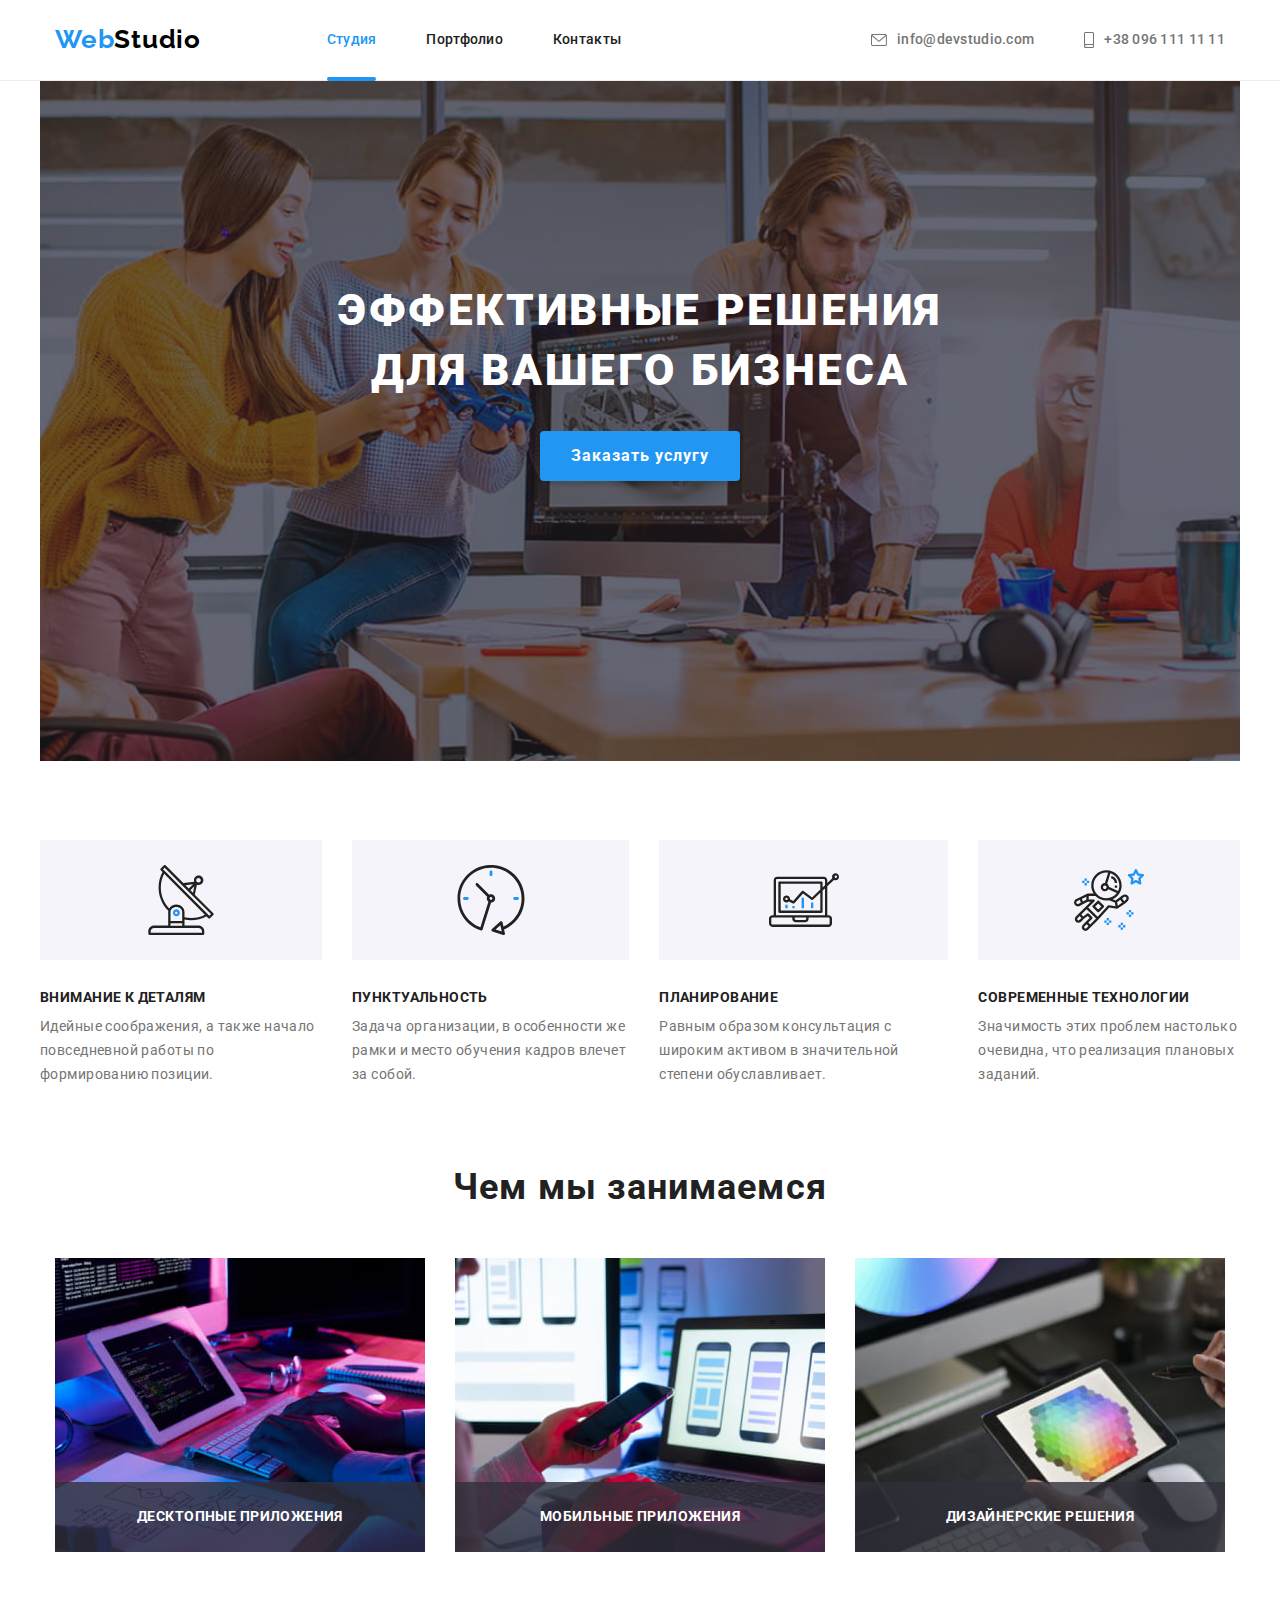
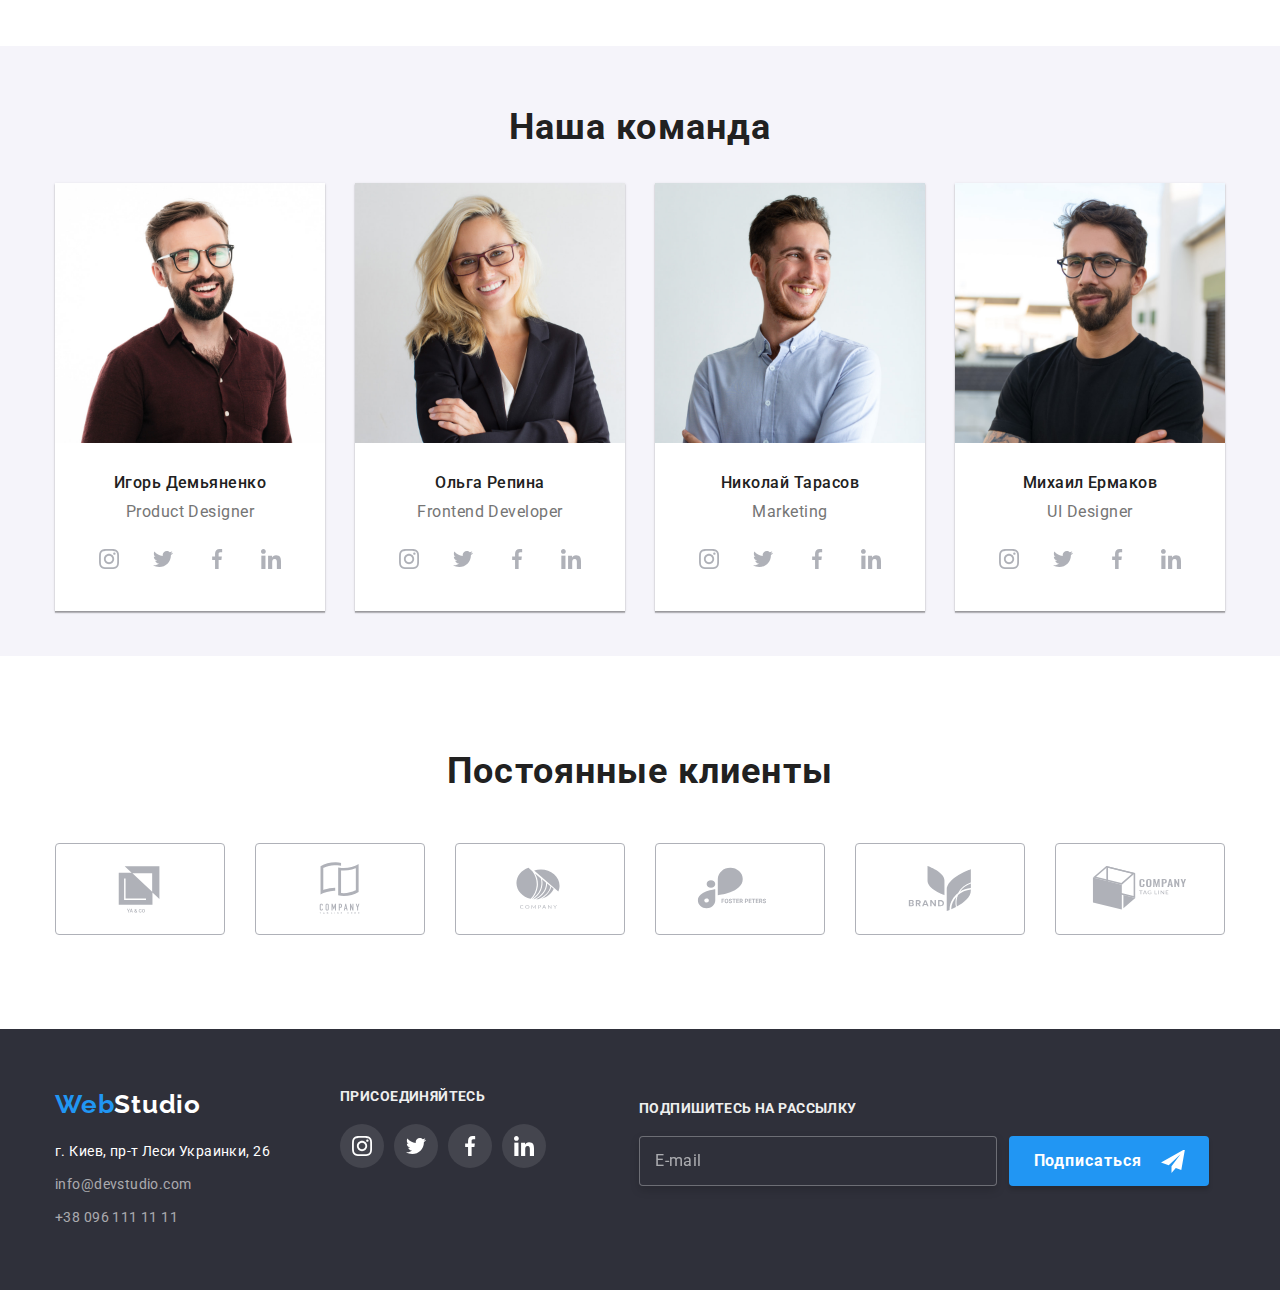
==== index.html @ 2d587196 "edit" ====
<!DOCTYPE html>
<html lang="ru">
<head>
    <meta charset="UTF-8">
    <meta http-equiv="X-UA-Compatible" content="IE=edge">
    <meta name="viewport" content="width=device-width, initial-scale=1.0">
    <title>Студия</title>
    <link href="https://fonts.googleapis.com/css2?family=Raleway:wght@700&family=Roboto:wght@400;500;700;900&display=swap" 
    rel="stylesheet">
    <link rel="stylesheet" href="https://cdnjs.cloudflare.com/ajax/libs/modern-normalize/1.1.0/modern-normalize.min.css">
    <link rel="stylesheet" href="./sass/main.min.css">
</head>
<body>
                                <!-- навигация -->
                                
    <header class="header">
        <div class="container header__container">
            <a href="#" class="logo logo--header"><span class="logo__web">Web</span>Studio</a>
            <div class="menu-mobile-container" id="menu-mobile" data-menu>    
                <nav>
                    <ul class="nav">
                        <li class="nav__item"><a class="nav__link nav__link--current" href="index.html" >Студия</a></li>
                        <li class="nav__item"><a class="nav__link" href="portfolio.html" >Портфолио</a></li>
                        <li class="nav__item"><a class="nav__link" href="#" >Контакты</a></li>
                    </ul>
                </nav>
                <ul class="contacts">
                    <li class="contacts__item">
                        <a class="contacts__link menu-tel" href="tel:+380961111111">
                        <svg class="contacts__icon" width=10px height="16px">
                            <use href="./images/icons/icons.svg#icon-phone">
                            </use>
                        </svg>
                        +38 096 111 11 11</a></li>

                    <li class="contacts__item">
                        <a class="contacts__link menu-email" href="mailto:info@devstudio.com">
                            <svg class="contacts__icon" width=16px height="12px">
                                <use href="./images/icons/icons.svg#icon-mail">
                                </use>
                            </svg>
                            info@devstudio.com 
                        </a></li>
                </ul>
                <ul class="soc-mobile">
                    <li class="soc-mobile_item"> <a class="soc-mobile_link" href="#">Instagram</a> </li>
                    <li class="soc-mobile_item"> <a class="soc-mobile_link" href="#">Twitter</a> </li>
                    <li class="soc-mobile_item"> <a class="soc-mobile_link" href="#">Facebook</a> </li>
                    <li class="soc-mobile_item"> <a class="soc-mobile_link" href="#">LinkedIn</a> </li>
                </ul>
                
                
                
            </div>

                <button class="btn-menu-mobile" 
                    type="button"
                    aria-controls="menu-mobile"
                    aria-expanded="false"  
                    data-menu-button>

                    <svg width="40px" height="40px" 
                    aria-label="Переключатель мобильного меню"
                    >
                        <use class="icon-menu-mobile" href="./images/icons/icons.svg#icon-menu-mobile"></use>
                        <use class="icon-close-mobile" href="./images/icons/icons.svg#icon-close-mobile"></use>

                    </svg>
                </button>
        </div>
    </header>

    <main>
                <!-- Шапка с кнопкой -->

        <section class="order">
            <div class="container order__container">
                <h1 class="order__title">Эффективные решения <br> для вашего бизнеса</h1>
                <button class="button order__button" type="button"  data-modal-open> Заказать услугу</button>
            </div>
        </section>

                <!-- Особенности . Скрыть заголовок! -->

        <section class="section">
            <div class="container">

                <h2 class="visually-hidden" >Особенности</h2>
                <ul class="properties">
                    <li class="properties__item"> 
                        <div class="properties__box">
                            <svg  width="70" height="70">
                                <use href="./images/icons/icons.svg#icon-antenna">
                                </use>
                            </svg>
                        </div>
                        <h3 class="properties__title">Внимание к деталям</h3>
                        <p class="properties__text">Идейные соображения, а также начало повседневной работы по формированию позиции.</p>
                    </li>
                    <li class="properties__item">
                        <div class="properties__box">
                            <svg  width="70" height="70">
                                <use href="./images/icons/icons.svg#icon-clock">
                                </use>
                            </svg>
                        </div>
                        <h3 class="properties__title">Пунктуальность</h3>
                        <p class="properties__text">Задача организации, в особенности же рамки и место обучения кадров влечет за собой.</p>
                    </li>
                    <li class="properties__item">
                        <div class="properties__box">
                            <svg   width="70" height="70">
                                <use href="./images/icons/icons.svg#icon-diagram">
                                </use>
                            </svg>
                        </div>
                        <h3 class="properties__title">Планирование</h3>
                        <p class="properties__text">Равным образом консультация с широким активом в значительной степени обуславливает.</p>
                    </li>
                    <li class="properties__item">
                        <div class="properties__box">
                            <svg  width="70" height="70">
                                <use href="./images/icons/icons.svg#icon-astronaut">
                                </use>
                            </svg>
                        </div>
                        <h3 class="properties__title">Современные технологии</h3>
                        <p class="properties__text">Значимость этих проблем настолько очевидна, что реализация плановых заданий.</p>
                    </li>
                </ul>
            </div>
        </section>

                        <!-- Work Чем занимаемся  -->

        <section class="section section--no-padding-top">
            <div class="container">
               <h2 class="section__title">Чем мы занимаемся</h2>
                <ul class="work">
                    <li class="work__item"><img src="./images/index/box1.jpg" alt="Работа за компьютером" width="370" height="300">
                        <span class="work__text">Десктопные приложения</span>
                    </li>
                    <li class="work__item"><img src="./images/index/box2.jpg" alt="Работа за ноутбуком" width="370" height="300">
                        <span class="work__text">Мобильные приложения</span>
                    </li>
                    <li class="work__item"><img src="./images/index/box3.jpg" alt="Работа на планшете" width="370" height="300">
                        <span class="work__text">Дизайнерские решения</span>
                    </li>
                </ul>
            </div>
        </section>

                        <!-- Our-team Наша команда -->

        <section class="section section--team-background">
            <div class="container">
                <h2 class="section__title">Наша команда</h2>
                <ul class="our-team">
                    <li class="our-team__item">
                        <img src="./images/index/photo1.jpg" alt="Игорь Демьяненко, Product Designer" width="270" height="260">  
                        <div class="our-team__post">
                            <h3 class="our-team__title">Игорь Демьяненко</h3>
                            <p class="our-team__text">Product Designer</p> 
                            <ul class="social">
                                <li class="social__item">
                                    <a href="" class="social__link social__link--team">
                                        <svg class="social__icon social__icon--team" width=20px height="20px">
                                            <use href="./images/icons/icons.svg#icon-instagram">  </use>
                                        </svg>
                                    </a>
                                </li>
                    
                                <li class="social__item">
                                    <a href="" class="social__link social__link--team">
                                        <svg class="social__icon social__icon--team" width=20px height="20px">
                                            <use href="./images/icons/icons.svg#icon-twitter">  </use>
                                        </svg>
                                    </a>
                                </li>
                                <li class="social__item">
                                    <a href="" class="social__link social__link--team">
                                        <svg class="social__icon social__icon--team" width=20px height="20px">
                                            <use href="./images/icons/icons.svg#icon-facebook">  </use>
                                        </svg>
                                    </a>
                                </li>
                                <li class="social__item">
                                    <a href="" class="social__link social__link--team">
                                        <svg class="social__icon social__icon--team" width=20px height="20px">
                                            <use href="./images/icons/icons.svg#icon-linkedin">  </use>
                                        </svg>
                                    </a>
                                </li>
                            </ul>
                        </div>
                        
                    </li>
                    <li class="our-team__item">
                        <img src="./images/index/photo2.jpg" alt="Ольга Репина, Frontend Developer" width="270" height="260">  
                        <div class="our-team__post">
                            <h3 class="our-team__title">Ольга Репина</h3>
                            <p class="our-team__text">Frontend Developer</p>
                            <ul class="social">
                                <li class="social__item">
                                    <a href="" class="social__link social__link--team">
                                        <svg class="social__icon social__icon--team" width=20px height="20px">
                                            <use href="./images/icons/icons.svg#icon-instagram">  </use>
                                        </svg>
                                    </a>
                                </li>
                    
                                <li class="social__item">
                                    <a href="" class="social__link social__link--team">
                                        <svg class="social__icon social__icon--team" width=20px height="20px">
                                            <use href="./images/icons/icons.svg#icon-twitter">  </use>
                                        </svg>
                                    </a>
                                </li>
                                <li class="social__item">
                                    <a href="" class="social__link social__link--team">
                                        <svg class="social__icon social__icon--team" width=20px height="20px">
                                            <use href="./images/icons/icons.svg#icon-facebook">  </use>
                                        </svg>
                                    </a>
                                </li>
                                <li class="social__item">
                                    <a href="" class="social__link social__link--team">
                                        <svg class="social__icon social__icon--team" width=20px height="20px">
                                            <use href="./images/icons/icons.svg#icon-linkedin">  </use>
                                        </svg>
                                    </a>
                                </li>
                            </ul>
                        </div>
        
                    </li>
                    <li class="our-team__item">
                        <img src="./images/index/photo3.jpg" alt="Николай Тарасов, Marketing" width="270" height="260">  
                        <div class="our-team__post">
                            <h3 class="our-team__title">Николай Тарасов</h3>
                            <p class="our-team__text">Marketing</p>
                            <ul class="social">
                                <li class="social__item">
                                    <a href="" class="social__link social__link--team">
                                        <svg class="social__icon social__icon--team" width=20px height="20px">
                                            <use href="./images/icons/icons.svg#icon-instagram">  </use>
                                        </svg>
                                    </a>
                                </li>
                    
                                <li class="social__item">
                                    <a href="" class="social__link social__link--team">
                                        <svg class="social__icon social__icon--team" width=20px height="20px">
                                            <use href="./images/icons/icons.svg#icon-twitter">  </use>
                                        </svg>
                                    </a>
                                </li>
                                <li class="social__item">
                                    <a href="" class="social__link social__link--team">
                                        <svg class="social__icon social__icon--team" width=20px height="20px">
                                            <use href="./images/icons/icons.svg#icon-facebook">  </use>
                                        </svg>
                                    </a>
                                </li>
                                <li class="social__item">
                                    <a href="" class="social__link social__link--team">
                                        <svg class="social__icon social__icon--team" width=20px height="20px">
                                            <use href="./images/icons/icons.svg#icon-linkedin">  </use>
                                        </svg>
                                    </a>
                                </li>
                        </ul>
        
                        </div>

                    </li>
                    <li class="our-team__item">
                        <img src="./images/index/photo4.jpg" alt="Михаил Ермаков, UI Designer" width="270" height="260">  
                        <div class="our-team__post">
                            <h3 class="our-team__title">Михаил Ермаков</h3>
                            <p class="our-team__text">UI Designer</p>
                            <ul class="social">
                                <li class="social__item">
                                    <a href="" class="social__link social__link--team">
                                        <svg class="social__icon social__icon--team" width=20px height="20px">
                                            <use href="./images/icons/icons.svg#icon-instagram">  </use>
                                        </svg>
                                    </a>
                                </li>
                    
                                <li class="social__item">
                                    <a href="" class="social__link social__link--team">
                                        <svg class="social__icon social__icon--team" width=20px height="20px">
                                            <use href="./images/icons/icons.svg#icon-twitter">  </use>
                                        </svg>
                                    </a>
                                </li>
                                <li class="social__item">
                                    <a href="" class="social__link social__link--team">
                                        <svg class="social__icon social__icon--team" width=20px height="20px">
                                            <use href="./images/icons/icons.svg#icon-facebook">  </use>
                                        </svg>
                                    </a>
                                </li>
                                <li class="social__item">
                                    <a href="" class="social__link social__link--team">
                                        <svg class="social__icon social__icon--team" width=20px height="20px">
                                            <use href="./images/icons/icons.svg#icon-linkedin">  </use>
                                        </svg>
                                    </a>
                                </li>
                            </ul>
                        </div>
                    </li>
                </ul>
            </div>
        </section>

            <!-- Clients Постоянные клиенты -->

        <section class="section section--clients">
            <div class="container">
                <h2 class="section__title">Постоянные клиенты</h2>
                <ul class="clients">
                    <li class="clients__item">
                        <a href="#" class="clients__link">
                            <svg class="clients__icon">
                                <use href="./images/icons/icons.svg#icon-logo1" ></use>
                            </svg>
                        </a>
                    </li>
                    <li class="clients__item">
                        <a href="#" class="clients__link">
                            <svg class="clients__icon">
                                <use href="./images/icons/icons.svg#icon-logo2" ></use>
                            </svg>
                        </a>
                    </li>
                    <li class="clients__item">
                        <a href="#" class="clients__link">
                            <svg class="clients__icon">
                                <use href="./images/icons/icons.svg#icon-logo3" ></use>
                            </svg>
                        </a>
                    </li>
                    <li class="clients__item">
                        <a href="#" class="clients__link">
                            <svg class="clients__icon">
                                <use href="./images/icons/icons.svg#icon-logo4" ></use>
                            </svg>
                        </a>
                    </li>
                    <li class="clients__item">
                        <a href="#" class="clients__link">
                            <svg class="clients__icon">
                                <use href="./images/icons/icons.svg#icon-logo5" ></use>
                            </svg>
                        </a>
                    </li>
                    <li class="clients__item">
                        <a href="#" class="clients__link">
                            <svg class="clients__icon" width="94" height="45">
                                <use href="./images/icons/icons.svg#icon-logo6" ></use>
                            </svg>
                        </a>
                    </li>
                </ul>
            </div>
        </section>
                        <!-- Модальне вікно Форма -->
        <div class="backdrop is-hidden" data-modal>   
            <div class="modal">
                <button class="button-close">
                    <svg class="icon-close"  width="18" height="18" data-modal-close>
                        <use href="./images/icons/icons.svg#icon-close1" ></use>
                    </svg>
                </button>

                <div class="form">

                <h2 class="form__title">Оставьте свои данные, мы вам перезвоним</h2>
                <form name="form" action="#" autocomplete="off">
                    <div class="form__field">

                    <label class="form__lable" for="contact-name">Имя</label>
                    <input class="form__input" id="contact-name" type="text"  name="contact-name">
                        <svg class="form__icon" width="18px" height="18px" >
                            <use href="./images/icons/icons.svg#icon-person-black" ></use>
                        </svg>

                    </div>

                    <div class="form__field">

                        <label class="form__lable" for="contact-tel">Телефон</label>
                        <input class="form__input" id="contact-tel" type="tel" name="contact-tel">
                        <svg class="form__icon" width="18px" height="18px" >
                            <use href="./images/icons/icons.svg#icon-phone-black" ></use>
                        </svg>
   
                    </div>

                    <div class="form__field">

                        <label class="form__lable" for="contact-email">Почта</label>
                        <input class="form__input" id="contact-email" type="email" name="contact-email">
                        <svg class="form__icon" width="18px" height="18px" >
                            <use href="./images/icons/icons.svg#icon-email-black" ></use>
                        </svg>
    
                    </div>

                    <div class="form__comment">
                    <label class="form__lable" for="form-textarea">Комментарий</label>
                    <textarea class="form__input form__textarea" name="form-comment" id="form-textarea" placeholder="Введите текст"></textarea>

                    </div>
                                        
                    
                    <div class="form__field">
        
                        <label class="checkbox" for="form-policy">
                         <input class="checkbox__input visually-hidden" id="form-policy" type="checkbox" value="policy" name="form-policy">
                        <span class="checkbox__icon"></span>
                           
                            Соглашаюсь c рассылкой и принимаю  <a class="checkbox__contract" href="#">Условия договора</a> 

                        
                        </label>
                    </div>
 

                    <button type="submit" class="button form__button">Отправить</button>




                </form>
                </div>

            </div>
        </div>
    </main>
                      <!-- Подвал, футер -->

    <footer class="footer">
        <div class="container footer-container">
            <div class="footer__tablet">
                <div class="footer__address">
                    <a class="logo logo--foot" href="#" target="_blank" rel="noopener noreferrer"><span class="logo__web">Web</span>Studio</a>
                        <address class="address">
                            <ul class="address__list">
                                <li class="address__item"><a class="address__map" 
                                    href="https://goo.gl/maps/UUaV6C99xNGQSZhZA" 
                                    target="_blank" 
                                    rel="noopener noreferrer">г. Киев, пр-т Леси Украинки, 26</a></li>
                                <li class="address__item"><a class="address__contacts" href="mailto:info@devstudio.com">info@devstudio.com</a></li>
                                <li class="address__item"><a class="address__contacts" href="tel:+380961111111">+38 096 111 11 11</a></li>
                            </ul>        
                        </address>
                </div>
                <div class="footer__social">
                    <h3 class="social-title">Присоединяйтесь</h3>
                    <ul class="social">
                        <li class="social__item">
                            <a href="" class="social__link social__link--footer">
                                <svg class="social__icon" width="20px" height="20px">
                                    <use href="./images/icons/icons.svg#icon-instagram">  </use>
                                </svg>
                            </a>
                        </li>
                        <li class="social__item">
                            <a href="" class="social__link social__link--footer">
                                <svg class="social__icon" width="20px" height="20px" >
                                    <use href="./images/icons/icons.svg#icon-twitter">  </use>
                                </svg>
                            </a>
                        </li>       
                        <li class="social__item">
                            <a href="" class="social__link social__link--footer">
                                <svg class="social__icon" width="20px" height="20px">
                                    <use href="./images/icons/icons.svg#icon-facebook">  </use>
                                </svg>
                            </a>
                        </li>       
                        <li class="social__item">
                            <a href="" class="social__link social__link--footer">
                                <svg class="social__icon" width="20px" height="20px">
                                    <use href="./images/icons/icons.svg#icon-linkedin">  </use>
                                </svg>
                            </a>
                        </li>       
                    </ul>

                </div>

            </div>
            <div class="footer__subscribe" >
            <h3 class="sb-social social-title">Подпишитесь на рассылку</h3>
            <form name="subscribe" action="#" autocomplete="off">

                <div class="subscribe">

                        <input class="subscribe__input" type="email" name="contact-email" placeholder="E-mail">

                        <button class="button subscribe__button" type="submit" > Подписаться
                            <svg class="icon-send" width="24px" height="24px">
                            <use href="./images/icons/icons.svg#icon-send" ></use>
                        </svg>

                        </button>
                    </div>
            </form>

            </div> 

        </div>
    </footer>
    <script src="./js/modal.js"></script> 
    <script src="./js/mobile-menu.js"></script> 
</body>
</html>
---- sass/main.min.css ----
body{background-color:#fff;color:#757575;font-family:"Roboto",sans-serif}.container{margin-left:auto;margin-right:auto;padding-left:15px;padding-right:15px}@media screen and (min-width: 480px){.container{width:480px}}@media screen and (min-width: 768px){.container{width:768px}}@media screen and (min-width: 1200px){.container{width:1200px}}.section{padding:94px 0}.section--no-padding-top{padding-top:0}@media screen and (max-width: 1200px){.section--no-padding-top{display:none}}.section--team-background{background-color:#f5f4fa;padding:60px 0}.section--clients{padding:60px 0}@media screen and (min-width: 1200px){.section--clients{padding:94px 0}}.section--gallery{padding:60px 0}@media screen and (min-width: 1200px){.section--gallery{padding:94px 0}}ul{list-style:none;margin:0;padding:0}h1,h2,h3,p{padding:0;margin:0}img{display:block;width:100%;height:auto}.section__title{font-weight:700;font-size:36px;line-height:1.17;text-align:center;letter-spacing:.03em;color:#212121;margin-bottom:50px}.visually-hidden{position:absolute;width:1px;height:1px;margin:-1px;border:0;padding:0;white-space:nowrap;-webkit-clip-path:inset(100%);clip-path:inset(100%);clip:rect(0 0 0 0);overflow:hidden}.logo{color:#000;font-family:"Raleway";font-weight:700;font-size:26px;line-height:1.2;letter-spacing:.03em;text-decoration:none;transition:color 250ms cubic-bezier(0.4, 0, 0.2, 1)}.logo:hover,.logo:focus{color:#2196f3}.logo__web{color:#2196f3}.logo--foot{color:#fff}@media screen and (min-width: 1200px){.logo--header{margin-right:93px}}.button{font-family:inherit;font-weight:700;font-size:16px;line-height:1.88;letter-spacing:.06em;border:rgba(0,0,0,0);border-radius:4px;width:200px;height:50px;box-shadow:0px 4px 4px rgba(0,0,0,.15);color:#fff;background-color:#2196f3;cursor:pointer}.button:hover,.button:focus{background-color:#188ce8}.form__button{display:block;margin:0 auto}.subscribe__button{display:flex;align-items:center;justify-content:space-evenly;margin:auto}@media screen and (min-width: 1200px){.subscribe__button{margin-left:12px}}.order__button{transition:background-color 250ms cubic-bezier(0.4, 0, 0.2, 1)}.btn-menu-mobile{display:inline-flex;margin:0;padding:0;background-color:rgba(0,0,0,0);border:none}@media screen and (min-width: 768px){.btn-menu-mobile{display:none}}.btn-menu-mobile:hover,.btn-menu-mobile:focus{fill:#2196f3}.btn-menu-mobile .icon-close-mobile{display:none}.btn-menu-mobile.is-open .icon-close-mobile{display:block}.btn-menu-mobile.is-open .icon-menu-mobile{display:none}.social{display:flex;justify-content:center}.social__item{width:44px;height:44px}.social__item:not(:last-child){margin-right:10px}.social__link{display:flex;justify-content:center;align-items:center;width:100%;height:100%;border-radius:50%;background:rgba(255,255,255,.1);color:#afb1b8}.social__link:hover,.social__link:focus{background-color:#2196f3;color:#fff}.social__link--team{transition:background-color 250ms cubic-bezier(0.4, 0, 0.2, 1),color 250ms cubic-bezier(0.4, 0, 0.2, 1)}.social__icon--team{fill:currentColor}.social-title{font-weight:700;font-size:14px;line-height:1.1;letter-spacing:.03em;text-transform:uppercase;color:#eee;margin-bottom:20px}@media screen and (min-width: 1200px){.social-title{text-align:start}}.footer__social{margin-bottom:60px}@media screen and (min-width: 1200px){.footer__social{margin-right:93px;margin-bottom:0}}.social__link--footer{fill:#fff;transition:background-color 250ms cubic-bezier(0.4, 0, 0.2, 1)}@media screen and (min-width: 1200px){.sb-social{text-align:start}}.header{border-bottom-width:1px;border-bottom-style:solid;border-bottom-color:#ececec}.header__container{position:relative;display:flex;align-items:center;justify-content:space-between;height:60px}@media screen and (min-width: 480px){.header__container{height:60px;width:480px}}@media screen and (min-width: 768px){.header__container{height:80px;width:768px}}@media screen and (min-width: 1200px){.header__container{height:80px;width:1200px}}.nav{display:block}@media screen and (max-width: 767px){.nav{margin-bottom:302px}}@media screen and (min-width: 768px){.nav{display:flex}}.nav__link{font-weight:500;font-size:40px;line-height:47px;letter-spacing:.02em;text-decoration:none;color:#212121;display:block;transition:color 250ms cubic-bezier(0.4, 0, 0.2, 1);padding-top:16px;padding-bottom:16px}@media screen and (min-width: 768px){.nav__link{font-size:14px;line-height:1.1;position:relative}}.nav__link:hover,.nav__link:focus{color:#2196f3}@media screen and (min-width: 768px){.nav__item:not(:first-child){margin-left:50px}}.nav__link--current{color:#2196f3}.nav__link--current::after{content:"";display:block;width:100%;height:4px;border-radius:2px;background-color:#2196f3;position:absolute;left:0;bottom:-17px}@media screen and (max-width: 767px){.nav__link--current::after{display:none}}@media screen and (min-width: 768px){.contacts{margin-left:84px}}@media screen and (min-width: 1200px){.contacts{display:flex;flex-direction:row-reverse;margin-left:250px}}.menu-tel{font-size:34px;line-height:40px;letter-spacing:.02em;text-decoration:none;color:#2196f3}@media screen and (min-width: 768px){.menu-tel{font-weight:500;font-size:14px;line-height:1.1;letter-spacing:.02em;color:#757575}}.menu-email{font-weight:500;font-size:24px;line-height:1.1;letter-spacing:.02em;color:#757575;text-decoration:none}@media screen and (min-width: 768px){.menu-email{font-size:14px}}.contacts__link{transition:color 250ms cubic-bezier(0.4, 0, 0.2, 1)}.contacts__link:hover,.contacts__link:focus{color:#2196f3}@media screen and (min-width: 768px)and (max-width: 1199px){.contacts__link{display:flex;align-items:center}}@media screen and (min-width: 1200px){.contacts__link{display:flex;align-items:center;padding-top:32px;padding-bottom:32px}}.contacts__icon{display:none}@media screen and (min-width: 768px){.contacts__icon{display:block;margin-right:10px;fill:currentColor}}@media screen and (min-width: 1200px){.contacts__item+.contacts__item{margin-right:50px}}.contacts__item:not(:first-child){margin-top:32px}@media screen and (min-width: 768px)and (max-width: 1199px){.contacts__item:not(:first-child){margin-top:10px}}@media screen and (min-width: 1200px){.contacts__item:not(:first-child){margin-top:0}}.menu-mobile-container{z-index:100}@media screen and (min-width: 768px){.menu-mobile-container{display:flex;align-items:center}}@media screen and (max-width: 767px){.menu-mobile-container{display:none;position:absolute;left:0;top:60px;width:100%;height:796px;background-color:#fff;padding:20px;font-size:20px}}.menu-mobile-container.is-open{display:block}@media screen and (min-width: 768px){.menu-mobile-container.is-open{display:flex}}.soc-mobile{display:flex;align-items:center;justify-content:center;margin-top:64px}@media screen and (min-width: 768px){.soc-mobile{display:none}}.soc-mobile_link{font-size:18px;line-height:1.22;letter-spacing:.02em;text-decoration:none;color:#2196f3}.soc-mobile_item:not(:last-child){border-right:1px solid rgba(33,33,33,.2)}.soc-mobile_item{padding:0 5px}.order{max-width:1600px;margin:0 auto;padding-top:118px;padding-bottom:198px;background-color:#c4c4c4;background-image:linear-gradient(to top, rgba(47, 48, 58, 0.4), rgba(47, 48, 58, 0.4)),url(../images/index/bgimage.jpg);background-repeat:no-repeat;background-size:cover;background-position:center;text-align:center}@media screen and (min-width: 768px){.order{width:768px;padding-top:200px;padding-bottom:280px}}@media screen and (min-width: 1200px){.order{width:1200px}}.order .order__title{font-weight:900;font-size:44px;line-height:1.36;letter-spacing:.06em;text-transform:uppercase;color:#fff;margin-bottom:30px}.properties__title{font-weight:700;font-size:14px;line-height:1.1;letter-spacing:.03em;text-transform:uppercase;color:#212121}@media screen and (max-width: 767px){.properties__title{text-align:center}}.properties__text{font-size:14px;line-height:1.71;letter-spacing:.03em;color:#757575;margin-bottom:0px;margin-top:10px}@media screen and (min-width: 768px){.properties{display:flex;flex-wrap:wrap;margin:-15px}}@media screen and (min-width: 1200px){.properties{flex-wrap:nowrap}}@media screen and (max-width: 767px){.properties__item{margin-bottom:30px}}@media screen and (min-width: 768px)and (max-width: 1199px){.properties__item{width:calc((100% - 60px)/2);margin:15px}}@media screen and (min-width: 1200px){.properties__item:not(:last-child){margin-right:30px}}.properties__box{height:120px;background-color:#f5f4fa;margin-bottom:30px;display:flex;align-items:center;justify-content:center}.work{display:flex}.work__text{font-weight:700;font-size:14px;line-height:1.1;letter-spacing:.03em;text-transform:uppercase;position:absolute;left:0;bottom:0;color:#fff;display:flex;width:370px;height:70px;justify-content:center;align-items:center;background:rgba(47,48,58,.8)}.work__item{position:relative;transition:transform 250ms cubic-bezier(0.4, 0, 0.2, 1)}.work__item:not(:last-child){margin-right:30px}.work__item:hover{transform:scale(1.1)}.our-team{text-align:center}@media screen and (min-width: 768px){.our-team{display:flex;justify-content:space-between;flex-wrap:wrap;margin:-15px}}@media screen and (min-width: 1200px){.our-team{flex-wrap:nowrap}}.our-team__item{width:270px;margin-left:auto;margin-right:auto;box-shadow:0px 1px 3px rgba(0,0,0,.12),0px 1px 1px rgba(0,0,0,.14),0px 2px 1px rgba(0,0,0,.2);background-color:#fff}@media screen and (max-width: 767px){.our-team__item{margin-bottom:30px}}@media screen and (min-width: 768px)and (max-width: 1199px){.our-team__item{width:calc((100% - 60px)/2);margin:15px}}.our-team__post{padding-top:30px;padding-bottom:24px}@media screen and (min-width: 1200px){.our-team__post{padding-top:30px;padding-bottom:30px}}.our-team__title{font-weight:500;font-size:16px;line-height:1.2;letter-spacing:.03em;color:#212121;margin-bottom:10px}.our-team__text{font-size:16px;line-height:1.2;letter-spacing:.03em;color:#757575;margin-bottom:16px}.clients{justify-content:center}@media screen and (max-width: 767px){.clients{display:flex;flex-wrap:wrap;margin:-15px}}@media screen and (min-width: 768px)and (max-width: 1199px){.clients{display:flex;flex-wrap:wrap;margin:-15px}}@media screen and (min-width: 1200px){.clients{display:flex;flex-wrap:wrap}}.clients__item{width:170px;height:92px}@media screen and (min-width: 1200px){.clients__item:not(:last-child){margin-right:30px}}@media screen and (max-width: 767px){.clients__item{width:calc((100% - 60px)/2);margin:15px}}@media screen and (min-width: 768px)and (max-width: 1199px){.clients__item{width:calc((100% - 90px)/3);margin:15px}}.clients__link{display:flex;justify-content:center;align-items:center;width:100%;height:100%;border:1px solid #afb1b8;border-radius:4px;color:#afb1b8;transition:color 250ms cubic-bezier(0.4, 0, 0.2, 1),transform 250ms cubic-bezier(0.4, 0, 0.2, 1)}.clients__link:hover,.clients__link:focus{border-color:#2196f3;color:#2196f3;transform:scale(1.1)}.clients__icon{width:106px;height:60px;fill:currentColor}.filtr{display:flex;flex-wrap:wrap;margin-bottom:40px;justify-content:center}@media screen and (min-width: 1200px){.filtr{justify-content:center;margin-bottom:50px;flex-wrap:nowrap}}.filtr .filtr__item{margin-left:8px;margin-bottom:15px}.filtr .filtr__btn{font-family:inherit;font-weight:500;font-size:16px;line-height:1.62;text-align:center;letter-spacing:.03em;color:#212121;cursor:pointer;background:#f5f4fa;border:#f5f4fa;height:38px;border-radius:4px;padding:6px 22px;transition:background-color 250ms cubic-bezier(0.4, 0, 0.2, 1),box-shadow 250ms cubic-bezier(0.4, 0, 0.2, 1),transform 250ms cubic-bezier(0.4, 0, 0.2, 1),color 250ms cubic-bezier(0.4, 0, 0.2, 1)}.filtr .filtr__btn:hover,.filtr .filtr__btn:focus{background-color:#2196f3;color:#fff;box-shadow:0px 3px 1px rgba(0,0,0,.1),0px 1px 2px rgba(0,0,0,.08),0px 2px 2px rgba(0,0,0,.12);outline:none;transform:scale(1.1)}@media screen and (min-width: 768px){.gallery{display:flex;flex-wrap:wrap}}@media screen and (min-width: 1200px){.gallery{display:flex;flex-wrap:wrap}}.gallery .gallery__item{width:370px;margin-right:30px;margin-bottom:30px}@media screen and (min-width: 768px)and (max-width: 1199px){.gallery .gallery__item{width:calc((100% - 60px)/2)}}@media screen and (min-width: 768px)and (max-width: 1199px){.gallery .gallery__item:last-child{margin-bottom:0}}@media screen and (min-width: 1200px){.gallery .gallery__item:nth-child(3n){margin-right:0}}@media screen and (min-width: 1200px){.gallery .gallery__item:nth-last-child(-n+3){margin-bottom:0}}.gallery .gallery__link{display:inline-block;text-decoration:none;transition:box-shadow 250ms cubic-bezier(0.4, 0, 0.2, 1)}.gallery .gallery__link:hover,.gallery .gallery__link:focus{box-shadow:0px 1px 1px rgba(0,0,0,.12),0px 4px 4px rgba(0,0,0,.06),1px 4px 6px rgba(0,0,0,.16)}.gallery .gallery__overlay{position:relative;overflow:hidden}.gallery .gallery__title{font-weight:700;font-size:18px;line-height:2;letter-spacing:.06em;color:#212121}.gallery .gallery__text{font-size:16px;line-height:1.88;letter-spacing:.03em;color:#757575;margin-top:4px}.gallery .gallery__border{padding:20px 24px;border-right-width:1px;border-right-style:solid;border-right-color:#eee;border-bottom-width:1px;border-bottom-style:solid;border-bottom-color:#eee;border-left-width:1px;border-left-style:solid;border-left-color:#eee}.overlay__text{color:#fff;font-size:18px;line-height:1.56;letter-spacing:.03em;padding:63px 24px;position:absolute;background-color:rgba(33,150,243,.9);transform:translateY(100%);transition:transform 250ms linear}.gallery__link:hover .overlay__text,.gallery__link:focus .overlay__text{transform:translateY(0)}.footer{background-color:#2f303a;padding-top:60px;padding-bottom:60px}.footer .footer__address{margin-bottom:60px}@media screen and (min-width: 768px){.footer .footer__address{margin-right:165px;text-align:start}}@media screen and (min-width: 1200px){.footer .footer__address{margin-right:70px;margin-bottom:0}}.footer-container{text-align:center}@media screen and (min-width: 1200px){.footer-container{display:flex;align-items:baseline}}@media screen and (min-width: 768px){.footer__tablet{display:flex}}.address{margin-top:20px;padding-bottom:0}.address .address__item:not(:last-child){margin-bottom:9px}.address .address__map{font-style:normal;font-size:14px;line-height:1.71;letter-spacing:.03em;color:#fff;text-decoration:none;transition:color 250ms cubic-bezier(0.4, 0, 0.2, 1)}.address .address__map:hover,.address .address__map:focus{color:#2196f3}.address .address__contacts{font-style:normal;font-size:14px;line-height:1.71;letter-spacing:.03em;color:rgba(255,255,255,.6);text-decoration:none;transition:color 250ms cubic-bezier(0.4, 0, 0.2, 1)}.address .address__contacts:hover,.address .address__contacts:focus{color:#2196f3}.backdrop{position:fixed;z-index:100;top:0;left:0;width:100%;height:100%;background-color:rgba(0,0,0,.2);opacity:1;transition:opacity 250ms cubic-bezier(0.4, 0, 0.2, 1)}.backdrop.is-hidden{opacity:0;pointer-events:none}.modal{position:relative;top:50%;left:50%;transform:scale(1) translate(-50%, -50%);width:430px;height:609px;background:#fff;box-shadow:0px 1px 3px rgba(0,0,0,.12),0px 1px 1px rgba(0,0,0,.14),0px 2px 1px rgba(0,0,0,.2);border-radius:4px}@media screen and (min-width: 1200px){.modal{width:528px;height:581px}}.backdrop.is-hidden .modal{transform:scale(1.1) translate(-50%, -50%)}.button-close{width:30px;height:30px;position:absolute;top:8px;right:8px;padding:0;background:#fff;border:1px solid rgba(0,0,0,.1);border-radius:50%;transform:scale(1);transition:transform 250ms cubic-bezier(0.4, 0, 0.2, 1)}.button-close:hover{transform:scale(1.1);cursor:pointer}.icon-close{display:block;margin:0 auto;transition:fill 250ms cubic-bezier(0.4, 0, 0.2, 1)}.icon-close:hover{fill:#2196f3}.form{padding:40px}.form .form__title{font-weight:700;font-size:20px;line-height:1.15;text-align:center;margin-bottom:12px;color:#212121}.form .form__field{margin-bottom:10px;position:relative}.form .form__lable{font-size:12px;line-height:1.17;letter-spacing:.01em;margin-bottom:4px}.form .form__input{width:100%;height:40px;border:1px solid rgba(33,33,33,.2);box-sizing:border-box;border-radius:4px;font-size:inherit;padding:12px;padding-left:42px;outline:none;transition:border-color 250ms cubic-bezier(0.4, 0, 0.2, 1)}.form .form__input:focus+.form__icon{fill:#2196f3}.form .form__input:focus{border-color:#2196f3}.form .form__input::-moz-placeholder{font-size:14px;line-height:1.14;letter-spacing:.01em;color:rgba(117,117,117,.5)}.form .form__input:-ms-input-placeholder{font-size:14px;line-height:1.14;letter-spacing:.01em;color:rgba(117,117,117,.5)}.form .form__input::placeholder{font-size:14px;line-height:1.14;letter-spacing:.01em;color:rgba(117,117,117,.5)}.form .form__icon{position:absolute;top:30px;left:12px;fill:#212121;transition:fill 250ms cubic-bezier(0.4, 0, 0.2, 1)}.form .form__textarea{height:120px;padding:12px 16px;resize:none}.checkbox{display:flex;z-index:200;align-items:center;justify-content:center;font-size:12px;line-height:1.71;color:#757575;margin-bottom:30px;margin-top:20px}@media screen and (min-width: 1200px){.checkbox{font-size:14px}}.checkbox .checkbox__icon{display:block;width:16px;height:15px;border:2px solid #212121;border-radius:2px;transition:border-color 250ms cubic-bezier(0.4, 0, 0.2, 1),background-color 250ms cubic-bezier(0.4, 0, 0.2, 1);margin-right:8px}.checkbox .checkbox__contract{margin-left:2px;color:#2196f3}.checkbox__input:checked+.checkbox__icon{background-color:#2196f3;background-image:url(../images/icons/check.svg);background-size:contain;background-repeat:no-repeat;background-position:center;border-color:#2196f3}@media screen and (min-width: 1200px){.subscribe{display:flex;justify-content:center}}.subscribe .subscribe__input{width:100%;height:50px;padding-left:15px;border:1px solid rgba(255,255,255,.3);filter:drop-shadow(0px 4px 4px rgba(0, 0, 0, 0.15));border-radius:4px;background-color:#2f303a;color:#fff;margin-bottom:20px;z-index:1}@media screen and (min-width: 768px){.subscribe .subscribe__input{width:450px}}@media screen and (min-width: 1200px){.subscribe .subscribe__input{width:358px;margin-bottom:0}}.subscribe .subscribe__input:focus{color:#fff;background-color:#2f303a}.subscribe .subscribe__input::-moz-placeholder{font-size:16px;line-height:1.25;letter-spacing:.03em;color:rgba(255,255,255,.6)}.subscribe .subscribe__input:-ms-input-placeholder{font-size:16px;line-height:1.25;letter-spacing:.03em;color:rgba(255,255,255,.6)}.subscribe .subscribe__input::placeholder{font-size:16px;line-height:1.25;letter-spacing:.03em;color:rgba(255,255,255,.6)}/*# sourceMappingURL=main.min.css.map */
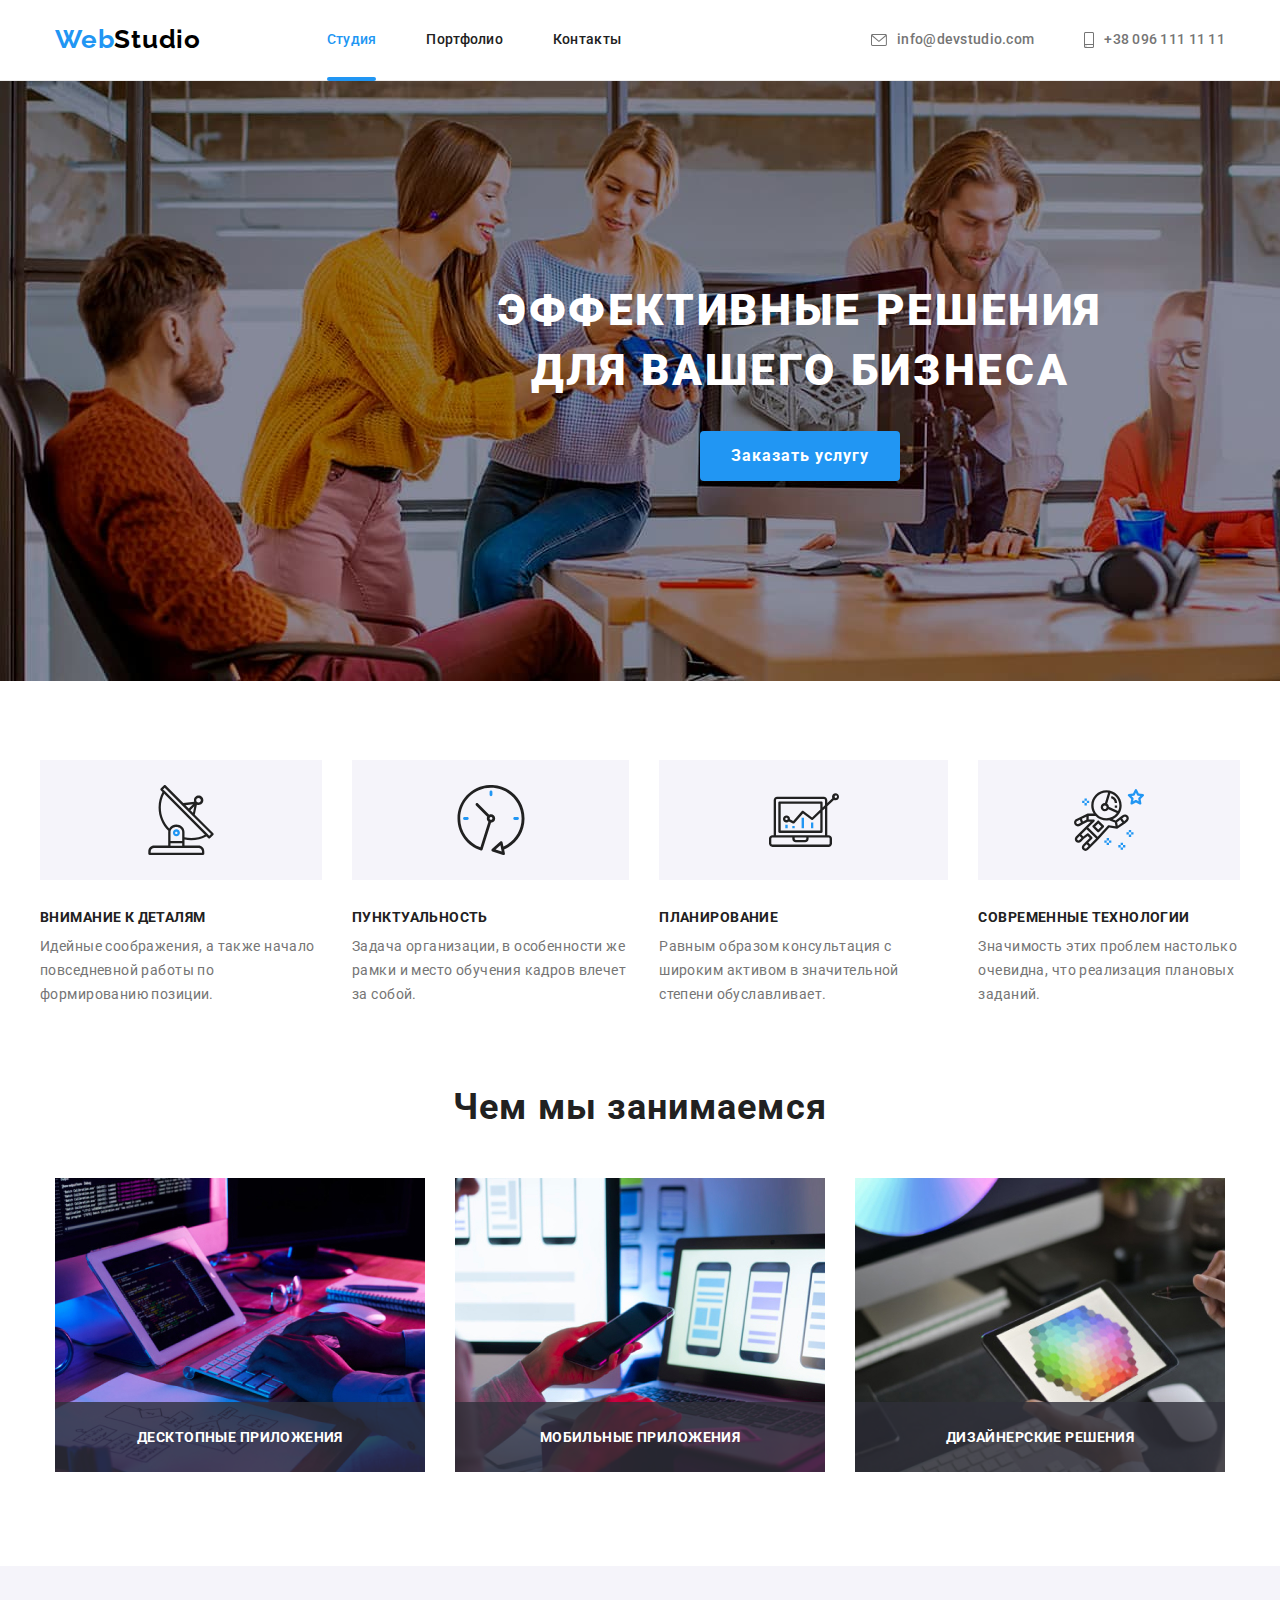
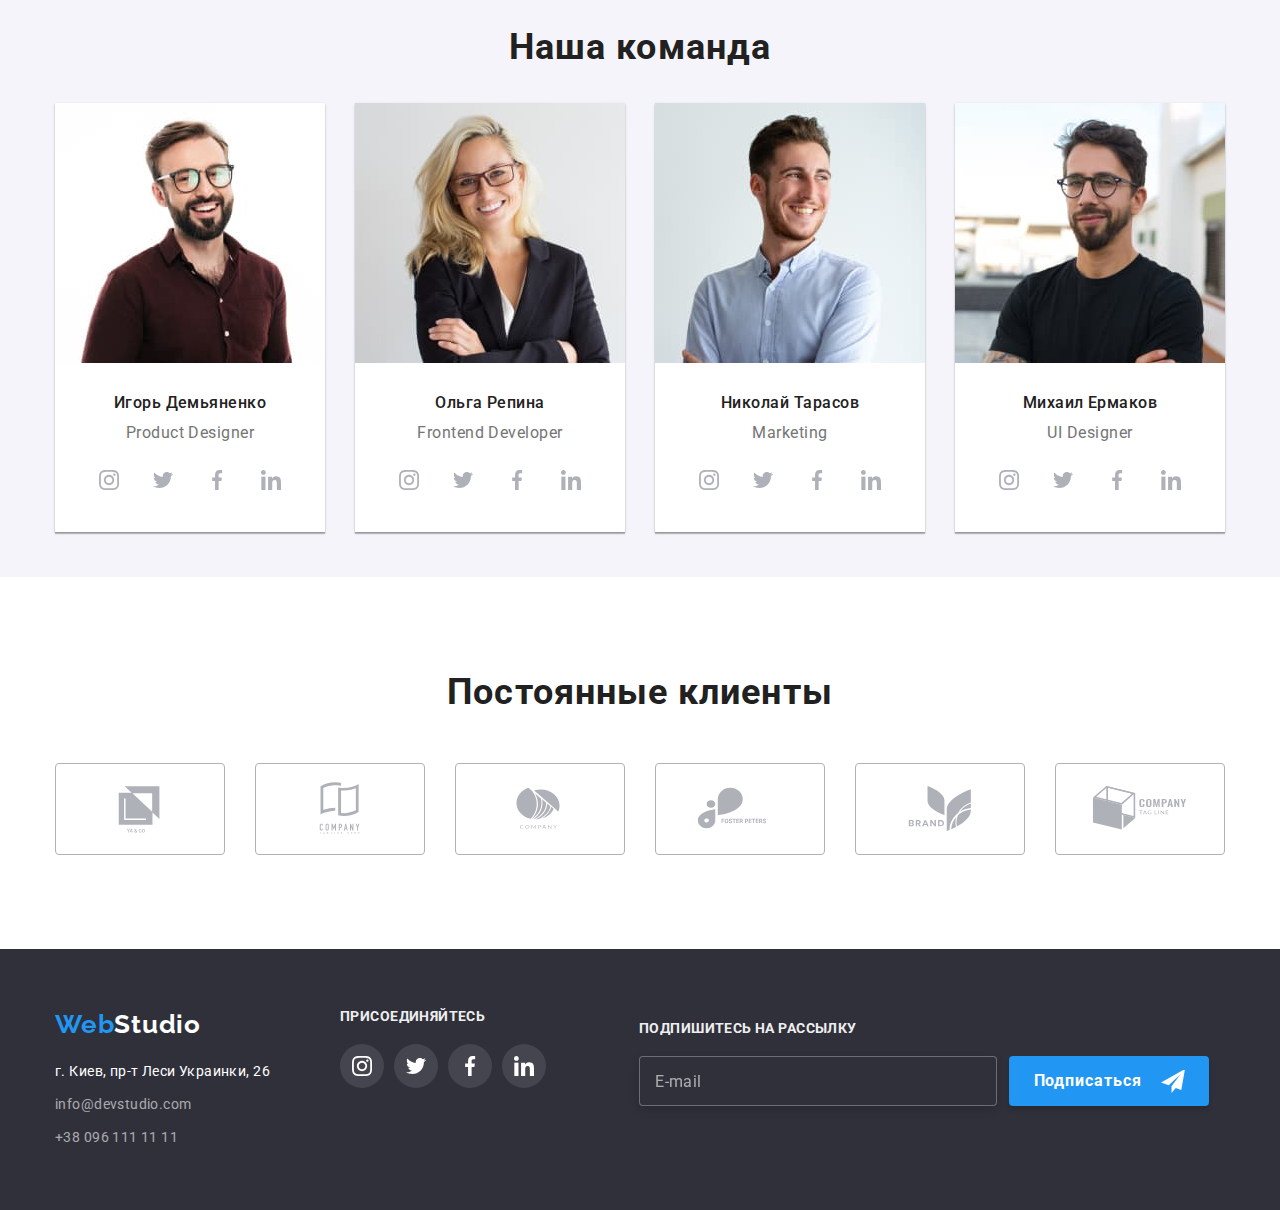
==== commit 33110333: "finall" ====
--- a/index.html
+++ b/index.html
@@ -137,13 +137,35 @@
             <div class="container">
                <h2 class="section__title">Чем мы занимаемся</h2>
                 <ul class="work">
-                    <li class="work__item"><img src="./images/index/box1.jpg" alt="Работа за компьютером" width="370" height="300">
+                    <li class="work__item">
+                        <img 
+                        srcset="./images/index/work/work1.jpg 1x, 
+                        ./images/index/work/work1@2x.jpg 2x"
+                        src="./images/index/work/work1.jpg" 
+
+                        alt="Работа за компьютером" 
+                        width="370" 
+                        height="300">
                         <span class="work__text">Десктопные приложения</span>
                     </li>
-                    <li class="work__item"><img src="./images/index/box2.jpg" alt="Работа за ноутбуком" width="370" height="300">
+                    <li class="work__item">
+                        <img 
+                        srcset="./images/index/work/work2.jpg 1x, 
+                        ./images/index/work/work2@2x.jpg 2x"
+                        src="./images/index/work/work2.jpg" 
+                        alt="Работа за ноутбуком" 
+                        width="370" 
+                        height="300">
                         <span class="work__text">Мобильные приложения</span>
                     </li>
-                    <li class="work__item"><img src="./images/index/box3.jpg" alt="Работа на планшете" width="370" height="300">
+                    <li class="work__item">
+                        <img 
+                        srcset="./images/index/work/work3.jpg 1x, 
+                        ./images/index/work/work3@2x.jpg 2x"
+                        src="./images/index/work/work3.jpg" 
+                        alt="Работа на планшете" 
+                        width="370" 
+                        height="300">
                         <span class="work__text">Дизайнерские решения</span>
                     </li>
                 </ul>
@@ -157,7 +179,13 @@
                 <h2 class="section__title">Наша команда</h2>
                 <ul class="our-team">
                     <li class="our-team__item">
-                        <img src="./images/index/photo1.jpg" alt="Игорь Демьяненко, Product Designer" width="270" height="260">  
+                        <img 
+                        srcset="./images/index/our_team/igor.jpg 1x, 
+                        ./images/index/our_team/igor@2x.jpg 2x"
+                        src="./images/index/our_team/igor.jpg" 
+                        alt="Игорь Демьяненко, Product Designer" 
+                        width="270" 
+                        height="260">  
                         <div class="our-team__post">
                             <h3 class="our-team__title">Игорь Демьяненко</h3>
                             <p class="our-team__text">Product Designer</p> 
@@ -196,7 +224,14 @@
                         
                     </li>
                     <li class="our-team__item">
-                        <img src="./images/index/photo2.jpg" alt="Ольга Репина, Frontend Developer" width="270" height="260">  
+                        <img 
+                        srcset="./images/index/our_team/olga.jpg 1x, 
+                        ./images/index/our_team/olga@2x.jpg 2x"
+                        src="./images/index/our_team/olga.jpg" 
+
+                        alt="Ольга Репина, Frontend Developer" 
+                        width="270" 
+                        height="260">  
                         <div class="our-team__post">
                             <h3 class="our-team__title">Ольга Репина</h3>
                             <p class="our-team__text">Frontend Developer</p>
@@ -235,7 +270,14 @@
         
                     </li>
                     <li class="our-team__item">
-                        <img src="./images/index/photo3.jpg" alt="Николай Тарасов, Marketing" width="270" height="260">  
+                        <img 
+                        srcset="./images/index/our_team/nikolay.jpg 1x, 
+                        ./images/index/our_team/nikolay@2x.jpg 2x"
+                        src="./images/index/our_team/nikolay.jpg" 
+
+                        alt="Николай Тарасов, Marketing" 
+                        width="270" 
+                        height="260">  
                         <div class="our-team__post">
                             <h3 class="our-team__title">Николай Тарасов</h3>
                             <p class="our-team__text">Marketing</p>
@@ -275,7 +317,14 @@
 
                     </li>
                     <li class="our-team__item">
-                        <img src="./images/index/photo4.jpg" alt="Михаил Ермаков, UI Designer" width="270" height="260">  
+                        <img 
+                        srcset="./images/index/our_team/mihail.jpg 1x, 
+                        ./images/index/our_team/mihail@2x.jpg 2x"
+                        src="./images/index/our_team/mihail.jpg" 
+
+                        alt="Михаил Ермаков, UI Designer" 
+                        width="270" 
+                        height="260">  
                         <div class="our-team__post">
                             <h3 class="our-team__title">Михаил Ермаков</h3>
                             <p class="our-team__text">UI Designer</p>
--- a/sass/main.min.css
+++ b/sass/main.min.css
@@ -1 +1 @@
-body{background-color:#fff;color:#757575;font-family:"Roboto",sans-serif}.container{margin-left:auto;margin-right:auto;padding-left:15px;padding-right:15px}@media screen and (min-width: 480px){.container{width:480px}}@media screen and (min-width: 768px){.container{width:768px}}@media screen and (min-width: 1200px){.container{width:1200px}}.section{padding:94px 0}.section--no-padding-top{padding-top:0}@media screen and (max-width: 1200px){.section--no-padding-top{display:none}}.section--team-background{background-color:#f5f4fa;padding:60px 0}.section--clients{padding:60px 0}@media screen and (min-width: 1200px){.section--clients{padding:94px 0}}.section--gallery{padding:60px 0}@media screen and (min-width: 1200px){.section--gallery{padding:94px 0}}ul{list-style:none;margin:0;padding:0}h1,h2,h3,p{padding:0;margin:0}img{display:block;width:100%;height:auto}.section__title{font-weight:700;font-size:36px;line-height:1.17;text-align:center;letter-spacing:.03em;color:#212121;margin-bottom:50px}.visually-hidden{position:absolute;width:1px;height:1px;margin:-1px;border:0;padding:0;white-space:nowrap;-webkit-clip-path:inset(100%);clip-path:inset(100%);clip:rect(0 0 0 0);overflow:hidden}.logo{color:#000;font-family:"Raleway";font-weight:700;font-size:26px;line-height:1.2;letter-spacing:.03em;text-decoration:none;transition:color 250ms cubic-bezier(0.4, 0, 0.2, 1)}.logo:hover,.logo:focus{color:#2196f3}.logo__web{color:#2196f3}.logo--foot{color:#fff}@media screen and (min-width: 1200px){.logo--header{margin-right:93px}}.button{font-family:inherit;font-weight:700;font-size:16px;line-height:1.88;letter-spacing:.06em;border:rgba(0,0,0,0);border-radius:4px;width:200px;height:50px;box-shadow:0px 4px 4px rgba(0,0,0,.15);color:#fff;background-color:#2196f3;cursor:pointer}.button:hover,.button:focus{background-color:#188ce8}.form__button{display:block;margin:0 auto}.subscribe__button{display:flex;align-items:center;justify-content:space-evenly;margin:auto}@media screen and (min-width: 1200px){.subscribe__button{margin-left:12px}}.order__button{transition:background-color 250ms cubic-bezier(0.4, 0, 0.2, 1)}.btn-menu-mobile{display:inline-flex;margin:0;padding:0;background-color:rgba(0,0,0,0);border:none}@media screen and (min-width: 768px){.btn-menu-mobile{display:none}}.btn-menu-mobile:hover,.btn-menu-mobile:focus{fill:#2196f3}.btn-menu-mobile .icon-close-mobile{display:none}.btn-menu-mobile.is-open .icon-close-mobile{display:block}.btn-menu-mobile.is-open .icon-menu-mobile{display:none}.social{display:flex;justify-content:center}.social__item{width:44px;height:44px}.social__item:not(:last-child){margin-right:10px}.social__link{display:flex;justify-content:center;align-items:center;width:100%;height:100%;border-radius:50%;background:rgba(255,255,255,.1);color:#afb1b8}.social__link:hover,.social__link:focus{background-color:#2196f3;color:#fff}.social__link--team{transition:background-color 250ms cubic-bezier(0.4, 0, 0.2, 1),color 250ms cubic-bezier(0.4, 0, 0.2, 1)}.social__icon--team{fill:currentColor}.social-title{font-weight:700;font-size:14px;line-height:1.1;letter-spacing:.03em;text-transform:uppercase;color:#eee;margin-bottom:20px}@media screen and (min-width: 1200px){.social-title{text-align:start}}.footer__social{margin-bottom:60px}@media screen and (min-width: 1200px){.footer__social{margin-right:93px;margin-bottom:0}}.social__link--footer{fill:#fff;transition:background-color 250ms cubic-bezier(0.4, 0, 0.2, 1)}@media screen and (min-width: 1200px){.sb-social{text-align:start}}.header{border-bottom-width:1px;border-bottom-style:solid;border-bottom-color:#ececec}.header__container{position:relative;display:flex;align-items:center;justify-content:space-between;height:60px}@media screen and (min-width: 480px){.header__container{height:60px;width:480px}}@media screen and (min-width: 768px){.header__container{height:80px;width:768px}}@media screen and (min-width: 1200px){.header__container{height:80px;width:1200px}}.nav{display:block}@media screen and (max-width: 767px){.nav{margin-bottom:302px}}@media screen and (min-width: 768px){.nav{display:flex}}.nav__link{font-weight:500;font-size:40px;line-height:47px;letter-spacing:.02em;text-decoration:none;color:#212121;display:block;transition:color 250ms cubic-bezier(0.4, 0, 0.2, 1);padding-top:16px;padding-bottom:16px}@media screen and (min-width: 768px){.nav__link{font-size:14px;line-height:1.1;position:relative}}.nav__link:hover,.nav__link:focus{color:#2196f3}@media screen and (min-width: 768px){.nav__item:not(:first-child){margin-left:50px}}.nav__link--current{color:#2196f3}.nav__link--current::after{content:"";display:block;width:100%;height:4px;border-radius:2px;background-color:#2196f3;position:absolute;left:0;bottom:-17px}@media screen and (max-width: 767px){.nav__link--current::after{display:none}}@media screen and (min-width: 768px){.contacts{margin-left:84px}}@media screen and (min-width: 1200px){.contacts{display:flex;flex-direction:row-reverse;margin-left:250px}}.menu-tel{font-size:34px;line-height:40px;letter-spacing:.02em;text-decoration:none;color:#2196f3}@media screen and (min-width: 768px){.menu-tel{font-weight:500;font-size:14px;line-height:1.1;letter-spacing:.02em;color:#757575}}.menu-email{font-weight:500;font-size:24px;line-height:1.1;letter-spacing:.02em;color:#757575;text-decoration:none}@media screen and (min-width: 768px){.menu-email{font-size:14px}}.contacts__link{transition:color 250ms cubic-bezier(0.4, 0, 0.2, 1)}.contacts__link:hover,.contacts__link:focus{color:#2196f3}@media screen and (min-width: 768px)and (max-width: 1199px){.contacts__link{display:flex;align-items:center}}@media screen and (min-width: 1200px){.contacts__link{display:flex;align-items:center;padding-top:32px;padding-bottom:32px}}.contacts__icon{display:none}@media screen and (min-width: 768px){.contacts__icon{display:block;margin-right:10px;fill:currentColor}}@media screen and (min-width: 1200px){.contacts__item+.contacts__item{margin-right:50px}}.contacts__item:not(:first-child){margin-top:32px}@media screen and (min-width: 768px)and (max-width: 1199px){.contacts__item:not(:first-child){margin-top:10px}}@media screen and (min-width: 1200px){.contacts__item:not(:first-child){margin-top:0}}.menu-mobile-container{z-index:100}@media screen and (min-width: 768px){.menu-mobile-container{display:flex;align-items:center}}@media screen and (max-width: 767px){.menu-mobile-container{display:none;position:absolute;left:0;top:60px;width:100%;height:796px;background-color:#fff;padding:20px;font-size:20px}}.menu-mobile-container.is-open{display:block}@media screen and (min-width: 768px){.menu-mobile-container.is-open{display:flex}}.soc-mobile{display:flex;align-items:center;justify-content:center;margin-top:64px}@media screen and (min-width: 768px){.soc-mobile{display:none}}.soc-mobile_link{font-size:18px;line-height:1.22;letter-spacing:.02em;text-decoration:none;color:#2196f3}.soc-mobile_item:not(:last-child){border-right:1px solid rgba(33,33,33,.2)}.soc-mobile_item{padding:0 5px}.order{max-width:1600px;margin:0 auto;padding-top:118px;padding-bottom:198px;background-color:#c4c4c4;background-image:linear-gradient(to top, rgba(47, 48, 58, 0.4), rgba(47, 48, 58, 0.4)),url(../images/index/bgimage.jpg);background-repeat:no-repeat;background-size:cover;background-position:center;text-align:center}@media screen and (min-width: 768px){.order{width:768px;padding-top:200px;padding-bottom:280px}}@media screen and (min-width: 1200px){.order{width:1200px}}.order .order__title{font-weight:900;font-size:44px;line-height:1.36;letter-spacing:.06em;text-transform:uppercase;color:#fff;margin-bottom:30px}.properties__title{font-weight:700;font-size:14px;line-height:1.1;letter-spacing:.03em;text-transform:uppercase;color:#212121}@media screen and (max-width: 767px){.properties__title{text-align:center}}.properties__text{font-size:14px;line-height:1.71;letter-spacing:.03em;color:#757575;margin-bottom:0px;margin-top:10px}@media screen and (min-width: 768px){.properties{display:flex;flex-wrap:wrap;margin:-15px}}@media screen and (min-width: 1200px){.properties{flex-wrap:nowrap}}@media screen and (max-width: 767px){.properties__item{margin-bottom:30px}}@media screen and (min-width: 768px)and (max-width: 1199px){.properties__item{width:calc((100% - 60px)/2);margin:15px}}@media screen and (min-width: 1200px){.properties__item:not(:last-child){margin-right:30px}}.properties__box{height:120px;background-color:#f5f4fa;margin-bottom:30px;display:flex;align-items:center;justify-content:center}.work{display:flex}.work__text{font-weight:700;font-size:14px;line-height:1.1;letter-spacing:.03em;text-transform:uppercase;position:absolute;left:0;bottom:0;color:#fff;display:flex;width:370px;height:70px;justify-content:center;align-items:center;background:rgba(47,48,58,.8)}.work__item{position:relative;transition:transform 250ms cubic-bezier(0.4, 0, 0.2, 1)}.work__item:not(:last-child){margin-right:30px}.work__item:hover{transform:scale(1.1)}.our-team{text-align:center}@media screen and (min-width: 768px){.our-team{display:flex;justify-content:space-between;flex-wrap:wrap;margin:-15px}}@media screen and (min-width: 1200px){.our-team{flex-wrap:nowrap}}.our-team__item{width:270px;margin-left:auto;margin-right:auto;box-shadow:0px 1px 3px rgba(0,0,0,.12),0px 1px 1px rgba(0,0,0,.14),0px 2px 1px rgba(0,0,0,.2);background-color:#fff}@media screen and (max-width: 767px){.our-team__item{margin-bottom:30px}}@media screen and (min-width: 768px)and (max-width: 1199px){.our-team__item{width:calc((100% - 60px)/2);margin:15px}}.our-team__post{padding-top:30px;padding-bottom:24px}@media screen and (min-width: 1200px){.our-team__post{padding-top:30px;padding-bottom:30px}}.our-team__title{font-weight:500;font-size:16px;line-height:1.2;letter-spacing:.03em;color:#212121;margin-bottom:10px}.our-team__text{font-size:16px;line-height:1.2;letter-spacing:.03em;color:#757575;margin-bottom:16px}.clients{justify-content:center}@media screen and (max-width: 767px){.clients{display:flex;flex-wrap:wrap;margin:-15px}}@media screen and (min-width: 768px)and (max-width: 1199px){.clients{display:flex;flex-wrap:wrap;margin:-15px}}@media screen and (min-width: 1200px){.clients{display:flex;flex-wrap:wrap}}.clients__item{width:170px;height:92px}@media screen and (min-width: 1200px){.clients__item:not(:last-child){margin-right:30px}}@media screen and (max-width: 767px){.clients__item{width:calc((100% - 60px)/2);margin:15px}}@media screen and (min-width: 768px)and (max-width: 1199px){.clients__item{width:calc((100% - 90px)/3);margin:15px}}.clients__link{display:flex;justify-content:center;align-items:center;width:100%;height:100%;border:1px solid #afb1b8;border-radius:4px;color:#afb1b8;transition:color 250ms cubic-bezier(0.4, 0, 0.2, 1),transform 250ms cubic-bezier(0.4, 0, 0.2, 1)}.clients__link:hover,.clients__link:focus{border-color:#2196f3;color:#2196f3;transform:scale(1.1)}.clients__icon{width:106px;height:60px;fill:currentColor}.filtr{display:flex;flex-wrap:wrap;margin-bottom:40px;justify-content:center}@media screen and (min-width: 1200px){.filtr{justify-content:center;margin-bottom:50px;flex-wrap:nowrap}}.filtr .filtr__item{margin-left:8px;margin-bottom:15px}.filtr .filtr__btn{font-family:inherit;font-weight:500;font-size:16px;line-height:1.62;text-align:center;letter-spacing:.03em;color:#212121;cursor:pointer;background:#f5f4fa;border:#f5f4fa;height:38px;border-radius:4px;padding:6px 22px;transition:background-color 250ms cubic-bezier(0.4, 0, 0.2, 1),box-shadow 250ms cubic-bezier(0.4, 0, 0.2, 1),transform 250ms cubic-bezier(0.4, 0, 0.2, 1),color 250ms cubic-bezier(0.4, 0, 0.2, 1)}.filtr .filtr__btn:hover,.filtr .filtr__btn:focus{background-color:#2196f3;color:#fff;box-shadow:0px 3px 1px rgba(0,0,0,.1),0px 1px 2px rgba(0,0,0,.08),0px 2px 2px rgba(0,0,0,.12);outline:none;transform:scale(1.1)}@media screen and (min-width: 768px){.gallery{display:flex;flex-wrap:wrap}}@media screen and (min-width: 1200px){.gallery{display:flex;flex-wrap:wrap}}.gallery .gallery__item{width:370px;margin-right:30px;margin-bottom:30px}@media screen and (min-width: 768px)and (max-width: 1199px){.gallery .gallery__item{width:calc((100% - 60px)/2)}}@media screen and (min-width: 768px)and (max-width: 1199px){.gallery .gallery__item:last-child{margin-bottom:0}}@media screen and (min-width: 1200px){.gallery .gallery__item:nth-child(3n){margin-right:0}}@media screen and (min-width: 1200px){.gallery .gallery__item:nth-last-child(-n+3){margin-bottom:0}}.gallery .gallery__link{display:inline-block;text-decoration:none;transition:box-shadow 250ms cubic-bezier(0.4, 0, 0.2, 1)}.gallery .gallery__link:hover,.gallery .gallery__link:focus{box-shadow:0px 1px 1px rgba(0,0,0,.12),0px 4px 4px rgba(0,0,0,.06),1px 4px 6px rgba(0,0,0,.16)}.gallery .gallery__overlay{position:relative;overflow:hidden}.gallery .gallery__title{font-weight:700;font-size:18px;line-height:2;letter-spacing:.06em;color:#212121}.gallery .gallery__text{font-size:16px;line-height:1.88;letter-spacing:.03em;color:#757575;margin-top:4px}.gallery .gallery__border{padding:20px 24px;border-right-width:1px;border-right-style:solid;border-right-color:#eee;border-bottom-width:1px;border-bottom-style:solid;border-bottom-color:#eee;border-left-width:1px;border-left-style:solid;border-left-color:#eee}.overlay__text{color:#fff;font-size:18px;line-height:1.56;letter-spacing:.03em;padding:63px 24px;position:absolute;background-color:rgba(33,150,243,.9);transform:translateY(100%);transition:transform 250ms linear}.gallery__link:hover .overlay__text,.gallery__link:focus .overlay__text{transform:translateY(0)}.footer{background-color:#2f303a;padding-top:60px;padding-bottom:60px}.footer .footer__address{margin-bottom:60px}@media screen and (min-width: 768px){.footer .footer__address{margin-right:165px;text-align:start}}@media screen and (min-width: 1200px){.footer .footer__address{margin-right:70px;margin-bottom:0}}.footer-container{text-align:center}@media screen and (min-width: 1200px){.footer-container{display:flex;align-items:baseline}}@media screen and (min-width: 768px){.footer__tablet{display:flex}}.address{margin-top:20px;padding-bottom:0}.address .address__item:not(:last-child){margin-bottom:9px}.address .address__map{font-style:normal;font-size:14px;line-height:1.71;letter-spacing:.03em;color:#fff;text-decoration:none;transition:color 250ms cubic-bezier(0.4, 0, 0.2, 1)}.address .address__map:hover,.address .address__map:focus{color:#2196f3}.address .address__contacts{font-style:normal;font-size:14px;line-height:1.71;letter-spacing:.03em;color:rgba(255,255,255,.6);text-decoration:none;transition:color 250ms cubic-bezier(0.4, 0, 0.2, 1)}.address .address__contacts:hover,.address .address__contacts:focus{color:#2196f3}.backdrop{position:fixed;z-index:100;top:0;left:0;width:100%;height:100%;background-color:rgba(0,0,0,.2);opacity:1;transition:opacity 250ms cubic-bezier(0.4, 0, 0.2, 1)}.backdrop.is-hidden{opacity:0;pointer-events:none}.modal{position:relative;top:50%;left:50%;transform:scale(1) translate(-50%, -50%);width:430px;height:609px;background:#fff;box-shadow:0px 1px 3px rgba(0,0,0,.12),0px 1px 1px rgba(0,0,0,.14),0px 2px 1px rgba(0,0,0,.2);border-radius:4px}@media screen and (min-width: 1200px){.modal{width:528px;height:581px}}.backdrop.is-hidden .modal{transform:scale(1.1) translate(-50%, -50%)}.button-close{width:30px;height:30px;position:absolute;top:8px;right:8px;padding:0;background:#fff;border:1px solid rgba(0,0,0,.1);border-radius:50%;transform:scale(1);transition:transform 250ms cubic-bezier(0.4, 0, 0.2, 1)}.button-close:hover{transform:scale(1.1);cursor:pointer}.icon-close{display:block;margin:0 auto;transition:fill 250ms cubic-bezier(0.4, 0, 0.2, 1)}.icon-close:hover{fill:#2196f3}.form{padding:40px}.form .form__title{font-weight:700;font-size:20px;line-height:1.15;text-align:center;margin-bottom:12px;color:#212121}.form .form__field{margin-bottom:10px;position:relative}.form .form__lable{font-size:12px;line-height:1.17;letter-spacing:.01em;margin-bottom:4px}.form .form__input{width:100%;height:40px;border:1px solid rgba(33,33,33,.2);box-sizing:border-box;border-radius:4px;font-size:inherit;padding:12px;padding-left:42px;outline:none;transition:border-color 250ms cubic-bezier(0.4, 0, 0.2, 1)}.form .form__input:focus+.form__icon{fill:#2196f3}.form .form__input:focus{border-color:#2196f3}.form .form__input::-moz-placeholder{font-size:14px;line-height:1.14;letter-spacing:.01em;color:rgba(117,117,117,.5)}.form .form__input:-ms-input-placeholder{font-size:14px;line-height:1.14;letter-spacing:.01em;color:rgba(117,117,117,.5)}.form .form__input::placeholder{font-size:14px;line-height:1.14;letter-spacing:.01em;color:rgba(117,117,117,.5)}.form .form__icon{position:absolute;top:30px;left:12px;fill:#212121;transition:fill 250ms cubic-bezier(0.4, 0, 0.2, 1)}.form .form__textarea{height:120px;padding:12px 16px;resize:none}.checkbox{display:flex;z-index:200;align-items:center;justify-content:center;font-size:12px;line-height:1.71;color:#757575;margin-bottom:30px;margin-top:20px}@media screen and (min-width: 1200px){.checkbox{font-size:14px}}.checkbox .checkbox__icon{display:block;width:16px;height:15px;border:2px solid #212121;border-radius:2px;transition:border-color 250ms cubic-bezier(0.4, 0, 0.2, 1),background-color 250ms cubic-bezier(0.4, 0, 0.2, 1);margin-right:8px}.checkbox .checkbox__contract{margin-left:2px;color:#2196f3}.checkbox__input:checked+.checkbox__icon{background-color:#2196f3;background-image:url(../images/icons/check.svg);background-size:contain;background-repeat:no-repeat;background-position:center;border-color:#2196f3}@media screen and (min-width: 1200px){.subscribe{display:flex;justify-content:center}}.subscribe .subscribe__input{width:100%;height:50px;padding-left:15px;border:1px solid rgba(255,255,255,.3);filter:drop-shadow(0px 4px 4px rgba(0, 0, 0, 0.15));border-radius:4px;background-color:#2f303a;color:#fff;margin-bottom:20px;z-index:1}@media screen and (min-width: 768px){.subscribe .subscribe__input{width:450px}}@media screen and (min-width: 1200px){.subscribe .subscribe__input{width:358px;margin-bottom:0}}.subscribe .subscribe__input:focus{color:#fff;background-color:#2f303a}.subscribe .subscribe__input::-moz-placeholder{font-size:16px;line-height:1.25;letter-spacing:.03em;color:rgba(255,255,255,.6)}.subscribe .subscribe__input:-ms-input-placeholder{font-size:16px;line-height:1.25;letter-spacing:.03em;color:rgba(255,255,255,.6)}.subscribe .subscribe__input::placeholder{font-size:16px;line-height:1.25;letter-spacing:.03em;color:rgba(255,255,255,.6)}/*# sourceMappingURL=main.min.css.map */+body{background-color:#fff;color:#757575;font-family:"Roboto",sans-serif}.container{margin-left:auto;margin-right:auto;padding-left:15px;padding-right:15px}@media screen and (min-width: 480px){.container{width:480px}}@media screen and (min-width: 768px){.container{width:768px}}@media screen and (min-width: 1200px){.container{width:1200px}}.section{padding:94px 0}.section--no-padding-top{padding-top:0}@media screen and (max-width: 1200px){.section--no-padding-top{display:none}}.section--team-background{background-color:#f5f4fa;padding:60px 0}.section--clients{padding:60px 0}@media screen and (min-width: 1200px){.section--clients{padding:94px 0}}.section--gallery{padding:60px 0}@media screen and (min-width: 1200px){.section--gallery{padding:94px 0}}ul{list-style:none;margin:0;padding:0}h1,h2,h3,p{padding:0;margin:0}img{display:block;width:100%;height:auto}.section__title{font-weight:700;font-size:36px;line-height:1.17;text-align:center;letter-spacing:.03em;color:#212121;margin-bottom:50px}.visually-hidden{position:absolute;width:1px;height:1px;margin:-1px;border:0;padding:0;white-space:nowrap;-webkit-clip-path:inset(100%);clip-path:inset(100%);clip:rect(0 0 0 0);overflow:hidden}.logo{color:#000;font-family:"Raleway";font-weight:700;font-size:26px;line-height:1.2;letter-spacing:.03em;text-decoration:none;transition:color 250ms cubic-bezier(0.4, 0, 0.2, 1)}.logo:hover,.logo:focus{color:#2196f3}.logo__web{color:#2196f3}.logo--foot{color:#fff}@media screen and (min-width: 1200px){.logo--header{margin-right:93px}}.button{font-family:inherit;font-weight:700;font-size:16px;line-height:1.88;letter-spacing:.06em;border:rgba(0,0,0,0);border-radius:4px;width:200px;height:50px;box-shadow:0px 4px 4px rgba(0,0,0,.15);color:#fff;background-color:#2196f3;cursor:pointer}.button:hover,.button:focus{background-color:#188ce8}.form__button{display:block;margin:0 auto}.subscribe__button{display:flex;align-items:center;justify-content:space-evenly;margin:auto}@media screen and (min-width: 1200px){.subscribe__button{margin-left:12px}}.order__button{transition:background-color 250ms cubic-bezier(0.4, 0, 0.2, 1)}.btn-menu-mobile{display:inline-flex;margin:0;padding:0;background-color:rgba(0,0,0,0);border:none}@media screen and (min-width: 768px){.btn-menu-mobile{display:none}}.btn-menu-mobile:hover,.btn-menu-mobile:focus{fill:#2196f3}.btn-menu-mobile .icon-close-mobile{display:none}.btn-menu-mobile.is-open .icon-close-mobile{display:block}.btn-menu-mobile.is-open .icon-menu-mobile{display:none}.social{display:flex;justify-content:center}.social__item{width:44px;height:44px}.social__item:not(:last-child){margin-right:10px}.social__link{display:flex;justify-content:center;align-items:center;width:100%;height:100%;border-radius:50%;background:rgba(255,255,255,.1);color:#afb1b8}.social__link:hover,.social__link:focus{background-color:#2196f3;color:#fff}.social__link--team{transition:background-color 250ms cubic-bezier(0.4, 0, 0.2, 1),color 250ms cubic-bezier(0.4, 0, 0.2, 1)}.social__icon--team{fill:currentColor}.social-title{font-weight:700;font-size:14px;line-height:1.1;letter-spacing:.03em;text-transform:uppercase;color:#eee;margin-bottom:20px}@media screen and (min-width: 1200px){.social-title{text-align:start}}.footer__social{margin-bottom:60px}@media screen and (min-width: 1200px){.footer__social{margin-right:93px;margin-bottom:0}}.social__link--footer{fill:#fff;transition:background-color 250ms cubic-bezier(0.4, 0, 0.2, 1)}@media screen and (min-width: 1200px){.sb-social{text-align:start}}.header{border-bottom-width:1px;border-bottom-style:solid;border-bottom-color:#ececec}.header__container{position:relative;display:flex;align-items:center;justify-content:space-between;height:60px}@media screen and (min-width: 480px){.header__container{height:60px;width:480px}}@media screen and (min-width: 768px){.header__container{height:80px;width:768px}}@media screen and (min-width: 1200px){.header__container{height:80px;width:1200px}}.nav{display:block}@media screen and (max-width: 767px){.nav{margin-bottom:302px}}@media screen and (min-width: 768px){.nav{display:flex}}.nav__link{font-weight:500;font-size:40px;line-height:47px;letter-spacing:.02em;text-decoration:none;color:#212121;display:block;transition:color 250ms cubic-bezier(0.4, 0, 0.2, 1);padding-top:16px;padding-bottom:16px}@media screen and (min-width: 768px){.nav__link{font-size:14px;line-height:1.1;position:relative}}.nav__link:hover,.nav__link:focus{color:#2196f3}@media screen and (min-width: 768px){.nav__item:not(:first-child){margin-left:50px}}.nav__link--current{color:#2196f3}.nav__link--current::after{content:"";display:block;width:100%;height:4px;border-radius:2px;background-color:#2196f3;position:absolute;left:0;bottom:-17px}@media screen and (max-width: 767px){.nav__link--current::after{display:none}}@media screen and (min-width: 768px){.contacts{margin-left:84px}}@media screen and (min-width: 1200px){.contacts{display:flex;flex-direction:row-reverse;margin-left:250px}}.menu-tel{font-size:34px;line-height:40px;letter-spacing:.02em;text-decoration:none;color:#2196f3}@media screen and (min-width: 768px){.menu-tel{font-weight:500;font-size:14px;line-height:1.1;letter-spacing:.02em;color:#757575}}.menu-email{font-weight:500;font-size:24px;line-height:1.1;letter-spacing:.02em;color:#757575;text-decoration:none}@media screen and (min-width: 768px){.menu-email{font-size:14px}}.contacts__link{transition:color 250ms cubic-bezier(0.4, 0, 0.2, 1)}.contacts__link:hover,.contacts__link:focus{color:#2196f3}@media screen and (min-width: 768px)and (max-width: 1199px){.contacts__link{display:flex;align-items:center}}@media screen and (min-width: 1200px){.contacts__link{display:flex;align-items:center;padding-top:32px;padding-bottom:32px}}.contacts__icon{display:none}@media screen and (min-width: 768px){.contacts__icon{display:block;margin-right:10px;fill:currentColor}}@media screen and (min-width: 1200px){.contacts__item+.contacts__item{margin-right:50px}}.contacts__item:not(:first-child){margin-top:32px}@media screen and (min-width: 768px)and (max-width: 1199px){.contacts__item:not(:first-child){margin-top:10px}}@media screen and (min-width: 1200px){.contacts__item:not(:first-child){margin-top:0}}.menu-mobile-container{z-index:100}@media screen and (min-width: 768px){.menu-mobile-container{display:flex;align-items:center}}@media screen and (max-width: 767px){.menu-mobile-container{display:none;position:absolute;left:0;top:60px;width:100%;height:796px;background-color:#fff;padding:20px;font-size:20px}}.menu-mobile-container.is-open{display:block}@media screen and (min-width: 768px){.menu-mobile-container.is-open{display:flex}}.soc-mobile{display:flex;align-items:center;justify-content:center;margin-top:64px}@media screen and (min-width: 768px){.soc-mobile{display:none}}.soc-mobile_link{font-size:18px;line-height:1.22;letter-spacing:.02em;text-decoration:none;color:#2196f3}.soc-mobile_item:not(:last-child){border-right:1px solid rgba(33,33,33,.2)}.soc-mobile_item{padding:0 5px}.order{width:480px;height:400px;margin:0 auto;padding-top:118px;background-color:#c4c4c4;background-image:linear-gradient(to top, rgba(47, 48, 58, 0.4), rgba(47, 48, 58, 0.4)),url(/images/index/mobile/img-bg-mobile.jpg);background-repeat:no-repeat;background-size:cover;background-position:center;text-align:center}@media screen and (min-width: 768px){.order{width:768px}}@media screen and (min-width: 1200px){.order{width:1600px;height:600px;padding-top:200px}}@media(min-device-pixel-ratio: 2),(-webkit-min-device-pixel-ratio: 2),(min-resolution: 192dpi),(min-resolution: 2dppx){.order{background-image:url(/images/index/mobile/img-bg-mobile@2.jpg)}}.order__title{font-weight:900;font-size:26px;line-height:1.62;text-align:center;letter-spacing:.06em;text-transform:uppercase;color:#fff;margin-bottom:30px}@media screen and (min-width: 1200px){.order__title{font-size:44px;line-height:1.36}}@media(min-width: 767px){.order{background-image:url(/images/index/tablet/img-bg-tablet.jpg)}}@media(min-width: 767px)and (min-device-pixel-ratio: 2),(min-width: 767px)and (-webkit-min-device-pixel-ratio: 2),(min-width: 767px)and (min-resolution: 192dpi),(min-width: 767px)and (min-resolution: 2dppx){.order{background-image:url(/images/index/tablet/img-bg-tablet@2x.jpg)}}@media(min-width: 1200px){.order{background-image:url(/images/index/desctop/img-bg-desctop.jpg)}}@media(min-width: 1200px)and (min-device-pixel-ratio: 2),(min-width: 1200px)and (-webkit-min-device-pixel-ratio: 2),(min-width: 1200px)and (min-resolution: 192dpi),(min-width: 1200px)and (min-resolution: 2dppx){.order{background-image:url(/images/index/desctop/img-bg-desctop@2.jpg)}}.properties__title{font-weight:700;font-size:14px;line-height:1.1;letter-spacing:.03em;text-transform:uppercase;color:#212121}@media screen and (max-width: 767px){.properties__title{text-align:center}}.properties__text{font-size:14px;line-height:1.71;letter-spacing:.03em;color:#757575;margin-bottom:0px;margin-top:10px}@media screen and (min-width: 768px){.properties{display:flex;flex-wrap:wrap;margin:-15px}}@media screen and (min-width: 1200px){.properties{flex-wrap:nowrap}}@media screen and (max-width: 767px){.properties__item{margin-bottom:30px}}@media screen and (min-width: 768px)and (max-width: 1199px){.properties__item{width:calc((100% - 60px)/2);margin:15px}}@media screen and (min-width: 1200px){.properties__item:not(:last-child){margin-right:30px}}.properties__box{height:120px;background-color:#f5f4fa;margin-bottom:30px;display:flex;align-items:center;justify-content:center}.work{display:flex}.work__text{font-weight:700;font-size:14px;line-height:1.1;letter-spacing:.03em;text-transform:uppercase;position:absolute;left:0;bottom:0;color:#fff;display:flex;width:370px;height:70px;justify-content:center;align-items:center;background:rgba(47,48,58,.8)}.work__item{position:relative;transition:transform 250ms cubic-bezier(0.4, 0, 0.2, 1)}.work__item:not(:last-child){margin-right:30px}.work__item:hover{transform:scale(1.1)}.our-team{text-align:center}@media screen and (min-width: 768px){.our-team{display:flex;justify-content:space-between;flex-wrap:wrap;margin:-15px}}@media screen and (min-width: 1200px){.our-team{flex-wrap:nowrap}}.our-team__item{width:270px;margin-left:auto;margin-right:auto;box-shadow:0px 1px 3px rgba(0,0,0,.12),0px 1px 1px rgba(0,0,0,.14),0px 2px 1px rgba(0,0,0,.2);background-color:#fff}@media screen and (max-width: 767px){.our-team__item{margin-bottom:30px}}@media screen and (min-width: 768px)and (max-width: 1199px){.our-team__item{width:calc((100% - 60px)/2);margin:15px}}.our-team__post{padding-top:30px;padding-bottom:24px}@media screen and (min-width: 1200px){.our-team__post{padding-top:30px;padding-bottom:30px}}.our-team__title{font-weight:500;font-size:16px;line-height:1.2;letter-spacing:.03em;color:#212121;margin-bottom:10px}.our-team__text{font-size:16px;line-height:1.2;letter-spacing:.03em;color:#757575;margin-bottom:16px}.clients{justify-content:center}@media screen and (max-width: 767px){.clients{display:flex;flex-wrap:wrap;margin:-15px}}@media screen and (min-width: 768px)and (max-width: 1199px){.clients{display:flex;flex-wrap:wrap;margin:-15px}}@media screen and (min-width: 1200px){.clients{display:flex;flex-wrap:wrap}}.clients__item{width:170px;height:92px}@media screen and (min-width: 1200px){.clients__item:not(:last-child){margin-right:30px}}@media screen and (max-width: 767px){.clients__item{width:calc((100% - 60px)/2);margin:15px}}@media screen and (min-width: 768px)and (max-width: 1199px){.clients__item{width:calc((100% - 90px)/3);margin:15px}}.clients__link{display:flex;justify-content:center;align-items:center;width:100%;height:100%;border:1px solid #afb1b8;border-radius:4px;color:#afb1b8;transition:color 250ms cubic-bezier(0.4, 0, 0.2, 1),transform 250ms cubic-bezier(0.4, 0, 0.2, 1)}.clients__link:hover,.clients__link:focus{border-color:#2196f3;color:#2196f3;transform:scale(1.1)}.clients__icon{width:106px;height:60px;fill:currentColor}.filtr{display:flex;flex-wrap:wrap;margin-bottom:40px;justify-content:center}@media screen and (min-width: 1200px){.filtr{justify-content:center;margin-bottom:50px;flex-wrap:nowrap}}.filtr .filtr__item{margin-left:8px;margin-bottom:15px}.filtr .filtr__btn{font-family:inherit;font-weight:500;font-size:16px;line-height:1.62;text-align:center;letter-spacing:.03em;color:#212121;cursor:pointer;background:#f5f4fa;border:#f5f4fa;height:38px;border-radius:4px;padding:6px 22px;transition:background-color 250ms cubic-bezier(0.4, 0, 0.2, 1),box-shadow 250ms cubic-bezier(0.4, 0, 0.2, 1),transform 250ms cubic-bezier(0.4, 0, 0.2, 1),color 250ms cubic-bezier(0.4, 0, 0.2, 1)}.filtr .filtr__btn:hover,.filtr .filtr__btn:focus{background-color:#2196f3;color:#fff;box-shadow:0px 3px 1px rgba(0,0,0,.1),0px 1px 2px rgba(0,0,0,.08),0px 2px 2px rgba(0,0,0,.12);outline:none;transform:scale(1.1)}@media screen and (min-width: 768px){.gallery{display:flex;flex-wrap:wrap}}@media screen and (min-width: 1200px){.gallery{display:flex;flex-wrap:wrap}}.gallery .gallery__item{margin-right:30px;margin-bottom:30px}@media screen and (min-width: 768px)and (max-width: 1199px){.gallery .gallery__item{width:calc((100% - 60px)/2)}}@media screen and (min-width: 768px)and (max-width: 1199px){.gallery .gallery__item:last-child{margin-bottom:0}}@media screen and (min-width: 1200px){.gallery .gallery__item:nth-child(3n){margin-right:0}}@media screen and (min-width: 1200px){.gallery .gallery__item:nth-last-child(-n+3){margin-bottom:0}}.gallery .gallery__link{display:flex;flex-direction:column;height:100%;text-decoration:none;transition:box-shadow 250ms cubic-bezier(0.4, 0, 0.2, 1)}@media screen and (max-width: 767px){.gallery .gallery__link{display:inline-block}}.gallery .gallery__link:hover,.gallery .gallery__link:focus{box-shadow:0px 1px 1px rgba(0,0,0,.12),0px 4px 4px rgba(0,0,0,.06),1px 4px 6px rgba(0,0,0,.16)}.gallery .gallery__overlay{position:relative;overflow:hidden}.gallery .gallery__title{font-weight:700;font-size:18px;line-height:2;letter-spacing:.06em;color:#212121}.gallery .gallery__text{font-size:16px;line-height:1.88;letter-spacing:.03em;color:#757575;margin-top:4px}.gallery .gallery__border{padding:20px 24px;flex-grow:1;border-right-width:1px;border-right-style:solid;border-right-color:#eee;border-bottom-width:1px;border-bottom-style:solid;border-bottom-color:#eee;border-left-width:1px;border-left-style:solid;border-left-color:#eee}.overlay__text{color:#fff;font-size:18px;line-height:1.56;letter-spacing:.03em;padding:63px 24px;position:absolute;background-color:rgba(33,150,243,.9);transform:translateY(100%);transition:transform 250ms linear}.gallery__link:hover .overlay__text,.gallery__link:focus .overlay__text{transform:translateY(0)}.footer{background-color:#2f303a;padding-top:60px;padding-bottom:60px}.footer .footer__address{margin-bottom:60px}@media screen and (min-width: 768px){.footer .footer__address{margin-right:165px;text-align:start}}@media screen and (min-width: 1200px){.footer .footer__address{margin-right:70px;margin-bottom:0}}.footer-container{text-align:center}@media screen and (min-width: 1200px){.footer-container{display:flex;align-items:baseline}}@media screen and (min-width: 768px){.footer__tablet{display:flex}}.address{margin-top:20px;padding-bottom:0}.address .address__item:not(:last-child){margin-bottom:9px}.address .address__map{font-style:normal;font-size:14px;line-height:1.71;letter-spacing:.03em;color:#fff;text-decoration:none;transition:color 250ms cubic-bezier(0.4, 0, 0.2, 1)}.address .address__map:hover,.address .address__map:focus{color:#2196f3}.address .address__contacts{font-style:normal;font-size:14px;line-height:1.71;letter-spacing:.03em;color:rgba(255,255,255,.6);text-decoration:none;transition:color 250ms cubic-bezier(0.4, 0, 0.2, 1)}.address .address__contacts:hover,.address .address__contacts:focus{color:#2196f3}.backdrop{position:fixed;z-index:100;top:0;left:0;width:100%;height:100%;background-color:rgba(0,0,0,.2);opacity:1;transition:opacity 250ms cubic-bezier(0.4, 0, 0.2, 1)}.backdrop.is-hidden{opacity:0;pointer-events:none}.modal{position:relative;top:50%;left:50%;transform:scale(1) translate(-50%, -50%);width:430px;height:609px;background:#fff;box-shadow:0px 1px 3px rgba(0,0,0,.12),0px 1px 1px rgba(0,0,0,.14),0px 2px 1px rgba(0,0,0,.2);border-radius:4px}@media screen and (min-width: 1200px){.modal{width:528px;height:581px}}.backdrop.is-hidden .modal{transform:scale(1.1) translate(-50%, -50%)}.button-close{width:30px;height:30px;position:absolute;top:8px;right:8px;padding:0;background:#fff;border:1px solid rgba(0,0,0,.1);border-radius:50%;transform:scale(1);transition:transform 250ms cubic-bezier(0.4, 0, 0.2, 1)}.button-close:hover{transform:scale(1.1);cursor:pointer}.icon-close{display:block;margin:0 auto;transition:fill 250ms cubic-bezier(0.4, 0, 0.2, 1)}.icon-close:hover{fill:#2196f3}.form{padding:40px}.form .form__title{font-weight:700;font-size:20px;line-height:1.15;text-align:center;margin-bottom:12px;color:#212121}.form .form__field{margin-bottom:10px;position:relative}.form .form__lable{font-size:12px;line-height:1.17;letter-spacing:.01em;margin-bottom:4px}.form .form__input{width:100%;height:40px;border:1px solid rgba(33,33,33,.2);box-sizing:border-box;border-radius:4px;font-size:inherit;padding:12px;padding-left:42px;outline:none;transition:border-color 250ms cubic-bezier(0.4, 0, 0.2, 1)}.form .form__input:focus+.form__icon{fill:#2196f3}.form .form__input:focus{border-color:#2196f3}.form .form__input::-moz-placeholder{font-size:14px;line-height:1.14;letter-spacing:.01em;color:rgba(117,117,117,.5)}.form .form__input:-ms-input-placeholder{font-size:14px;line-height:1.14;letter-spacing:.01em;color:rgba(117,117,117,.5)}.form .form__input::placeholder{font-size:14px;line-height:1.14;letter-spacing:.01em;color:rgba(117,117,117,.5)}.form .form__icon{position:absolute;top:30px;left:12px;fill:#212121;transition:fill 250ms cubic-bezier(0.4, 0, 0.2, 1)}.form .form__textarea{height:120px;padding:12px 16px;resize:none}.checkbox{display:flex;z-index:200;align-items:center;justify-content:center;font-size:12px;line-height:1.71;color:#757575;margin-bottom:30px;margin-top:20px}@media screen and (min-width: 1200px){.checkbox{font-size:14px}}.checkbox .checkbox__icon{display:block;width:16px;height:15px;border:2px solid #212121;border-radius:2px;transition:border-color 250ms cubic-bezier(0.4, 0, 0.2, 1),background-color 250ms cubic-bezier(0.4, 0, 0.2, 1);margin-right:8px}.checkbox .checkbox__contract{margin-left:2px;color:#2196f3}.checkbox__input:checked+.checkbox__icon{background-color:#2196f3;background-image:url(../images/icons/check.svg);background-size:contain;background-repeat:no-repeat;background-position:center;border-color:#2196f3}@media screen and (min-width: 1200px){.subscribe{display:flex;justify-content:center}}.subscribe .subscribe__input{width:100%;height:50px;padding-left:15px;border:1px solid rgba(255,255,255,.3);filter:drop-shadow(0px 4px 4px rgba(0, 0, 0, 0.15));border-radius:4px;background-color:#2f303a;color:#fff;margin-bottom:20px;z-index:1}@media screen and (min-width: 768px){.subscribe .subscribe__input{width:450px}}@media screen and (min-width: 1200px){.subscribe .subscribe__input{width:358px;margin-bottom:0}}.subscribe .subscribe__input:focus{color:#fff;background-color:#2f303a}.subscribe .subscribe__input::-moz-placeholder{font-size:16px;line-height:1.25;letter-spacing:.03em;color:rgba(255,255,255,.6)}.subscribe .subscribe__input:-ms-input-placeholder{font-size:16px;line-height:1.25;letter-spacing:.03em;color:rgba(255,255,255,.6)}.subscribe .subscribe__input::placeholder{font-size:16px;line-height:1.25;letter-spacing:.03em;color:rgba(255,255,255,.6)}/*# sourceMappingURL=main.min.css.map */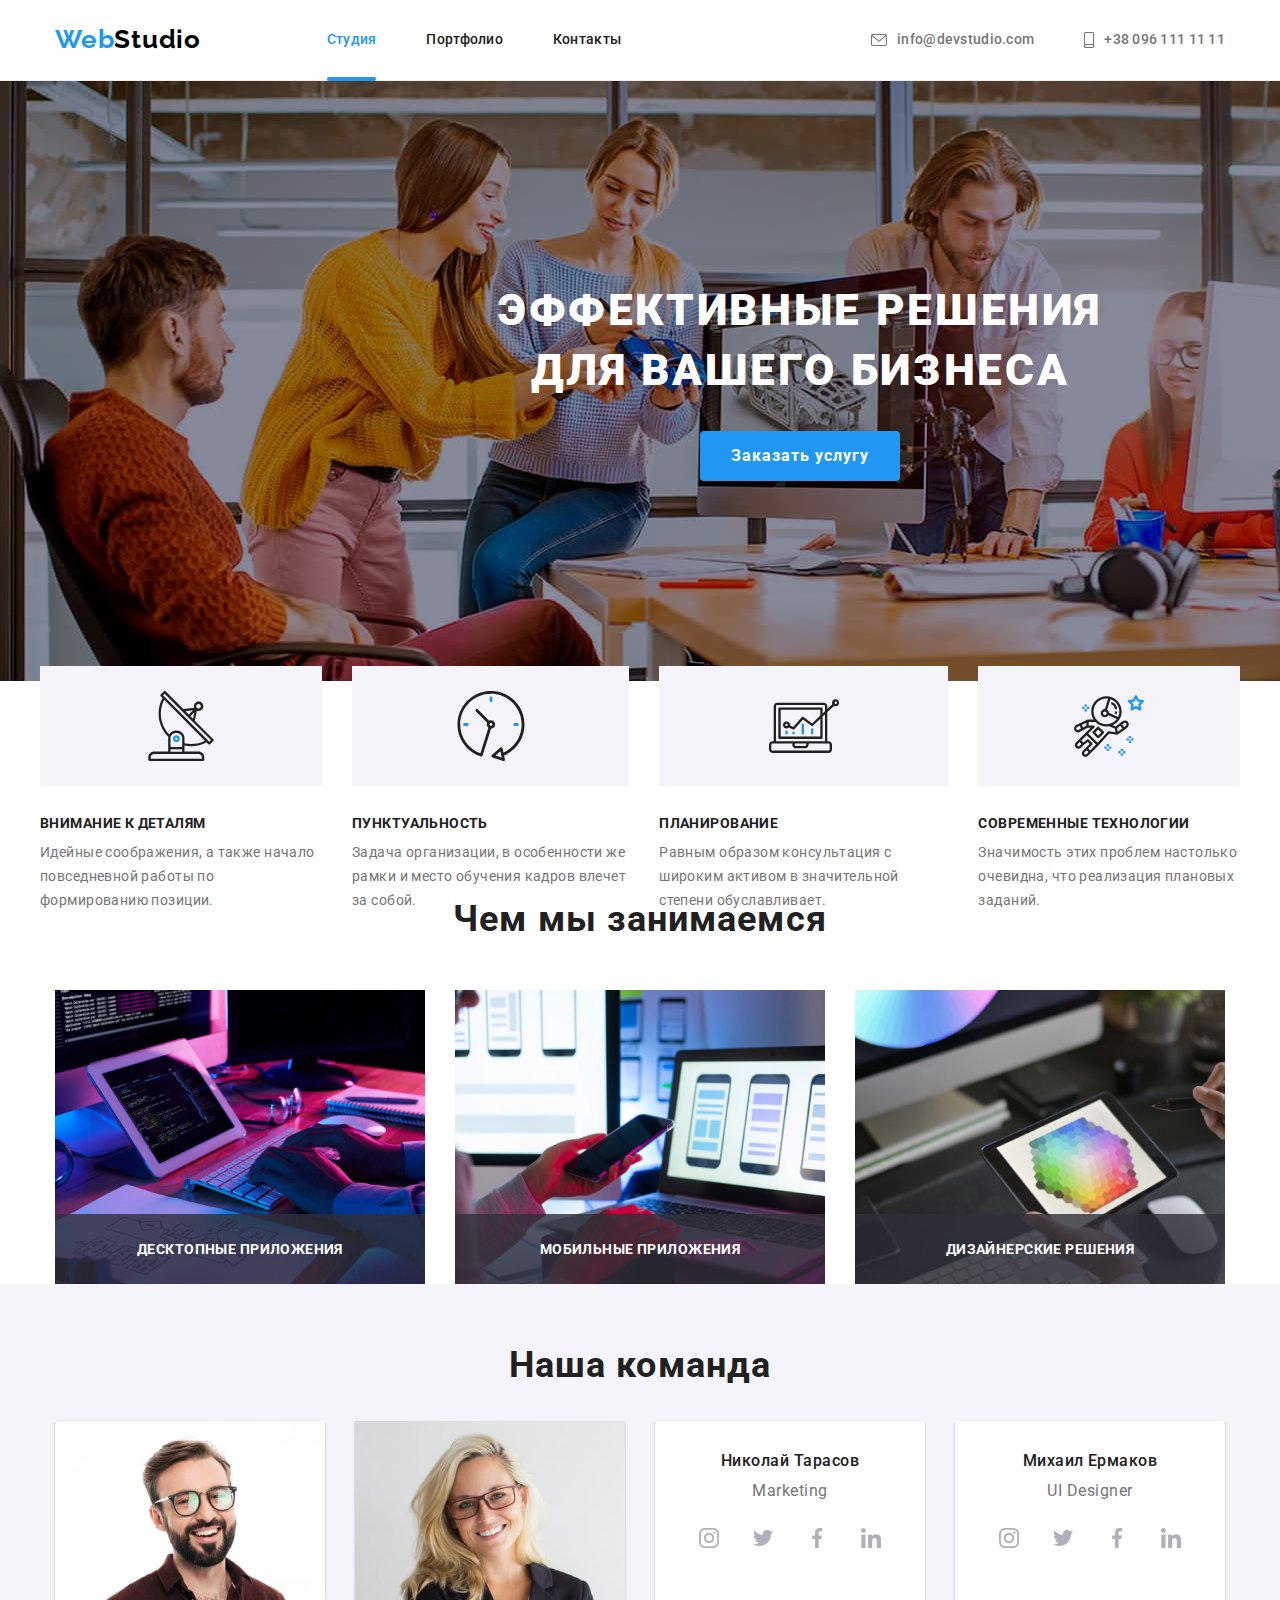
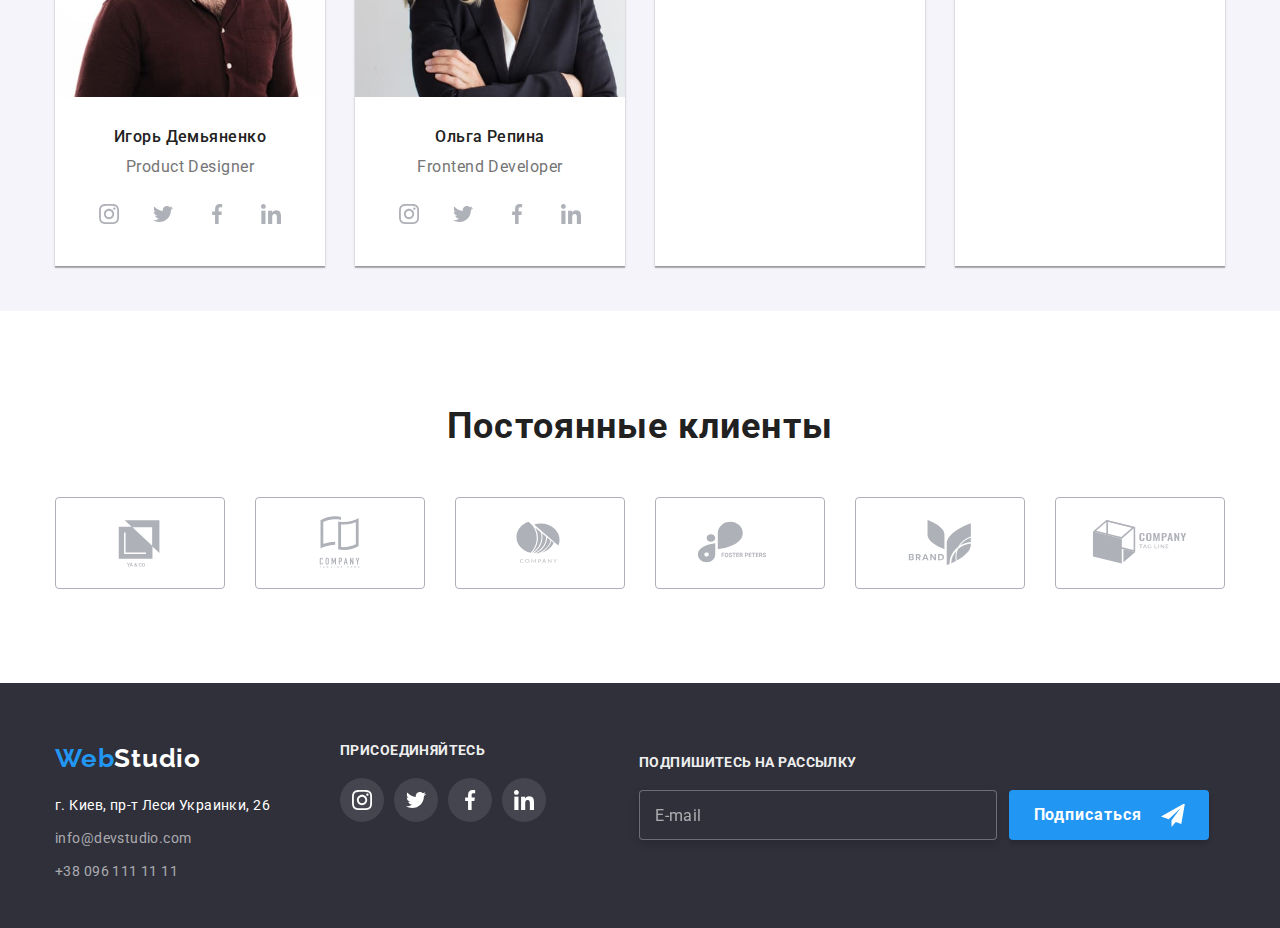
==== commit 66f8cddd: "portfolio finnal" ====
--- a/index.html
+++ b/index.html
@@ -179,13 +179,23 @@
                 <h2 class="section__title">Наша команда</h2>
                 <ul class="our-team">
                     <li class="our-team__item">
-                        <img 
-                        srcset="./images/index/our_team/igor.jpg 1x, 
-                        ./images/index/our_team/igor@2x.jpg 2x"
-                        src="./images/index/our_team/igor.jpg" 
-                        alt="Игорь Демьяненко, Product Designer" 
-                        width="270" 
-                        height="260">  
+                    <picture class="img">
+                        <source srcset="./images/index/our_team/mobile/igor-mobile.jpg 1x,
+                                ./images/index/our_team/mobile/igor-mobile@2x.jpg 2x" media="(max-width: 767px)">
+                    
+                        <source srcset="./images/index/our_team/tablet/igor-tablet.jpg 1x,
+                                ./images/index/our_team/tablet/igor-tablet@2x.jpg 2x" media="(max-width: 1199px)">
+                    
+                        <source srcset="./images/index/our_team/desctop/igor-desctop.jpg 1x,
+                                ./images/index/our_team/desctop/igor-desctop@2x.jpg 2x" media="(min-width: 1200px)">
+                    
+                    
+                        <img src="./images/index/our_team/mobile/igor-mobile.jpg 1x,
+                                ./images/index/our_team/mobile/igor-mobile@2x.jpg 2x" 
+                                alt="Экран ноутбука">
+                    </picture>
+
+                        
                         <div class="our-team__post">
                             <h3 class="our-team__title">Игорь Демьяненко</h3>
                             <p class="our-team__text">Product Designer</p> 
@@ -224,14 +234,20 @@
                         
                     </li>
                     <li class="our-team__item">
-                        <img 
-                        srcset="./images/index/our_team/olga.jpg 1x, 
-                        ./images/index/our_team/olga@2x.jpg 2x"
-                        src="./images/index/our_team/olga.jpg" 
-
-                        alt="Ольга Репина, Frontend Developer" 
-                        width="270" 
-                        height="260">  
+                    <picture class="img">
+                        <source srcset="./images/index/our_team/mobile/olga-mobile.jpg 1x,
+                                                    ./images/index/our_team/mobile/olga-mobile@2x.jpg 2x" media="(max-width: 767px)">
+                    
+                        <source srcset="./images/index/our_team/tablet/olga-tablet.jpg 1x,
+                                                    ./images/index/our_team/tablet/olga-tablet@2x.jpg 2x" media="(max-width: 1199px)">
+                    
+                        <source srcset="./images/index/our_team/desctop/olga-desctop.jpg 1x,
+                                                    ./images/index/our_team/desctop/olga-desctop@2x.jpg 2x" media="(min-width: 1200px)">
+                    
+                    
+                        <img src="./images/index/our_team/mobile/olga-mobile.jpg 1x,
+                                                    ./images/index/our_team/mobile/olga-mobile@2x.jpg 2x" alt="Экран ноутбука">
+                    </picture>
                         <div class="our-team__post">
                             <h3 class="our-team__title">Ольга Репина</h3>
                             <p class="our-team__text">Frontend Developer</p>
@@ -270,14 +286,22 @@
         
                     </li>
                     <li class="our-team__item">
-                        <img 
-                        srcset="./images/index/our_team/nikolay.jpg 1x, 
-                        ./images/index/our_team/nikolay@2x.jpg 2x"
-                        src="./images/index/our_team/nikolay.jpg" 
-
-                        alt="Николай Тарасов, Marketing" 
-                        width="270" 
-                        height="260">  
+
+                        <picture class="img">
+                            <source srcset="./images/index/our_team/mobile/nikolay-mobile.jpg 1x,
+                                                        ./images/index/our_team/mobile/nikolay-mobile@2x.jpg 2x" media="(max-width: 767px)">
+                        
+                            <source srcset="./images/index/our_team/tablet/nikolay-tablet.jpg 1x,
+                                                        ./images/index/our_team/tablet/nikolay-tablet@2x.jpg 2x" media="(max-width: 1199px)">
+                        
+                            <source srcset="./images/index/our_team/desctop/nikolay-desctop.jpg 1x,
+                                                        ./images/index/our_team/desctop/nikolay-desctop@2x.jpg 2x" media="(min-width: 1200px)">
+                        
+                        
+                            <img src="./images/index/our_team/mobile/nikolay-mobile.jpg 1x,
+                                                        ./images/index/our_team/mobile/nikolay-mobile@2x.jpg 2x" alt="Экран ноутбука">
+                        </picture>
+
                         <div class="our-team__post">
                             <h3 class="our-team__title">Николай Тарасов</h3>
                             <p class="our-team__text">Marketing</p>
@@ -317,14 +341,21 @@
 
                     </li>
                     <li class="our-team__item">
-                        <img 
-                        srcset="./images/index/our_team/mihail.jpg 1x, 
-                        ./images/index/our_team/mihail@2x.jpg 2x"
-                        src="./images/index/our_team/mihail.jpg" 
-
-                        alt="Михаил Ермаков, UI Designer" 
-                        width="270" 
-                        height="260">  
+                    <picture class="img">
+                        <source srcset="./images/index/our_team/mobile/mihail-mobile.jpg 1x,
+                                                    ./images/index/our_team/mobile/mihail-mobile@2x.jpg 2x" media="(max-width: 767px)">
+                    
+                        <source srcset="./images/index/our_team/tablet/mihail-tablet.jpg 1x,
+                                                    ./images/index/our_team/tablet/mihail-tablet@2x.jpg 2x" media="(max-width: 1199px)">
+                    
+                        <source srcset="./images/index/our_team/desctop/mihail-desctop.jpg 1x,
+                                                    ./images/index/our_team/desctop/mihail-desctop@2x.jpg 2x" media="(min-width: 1200px)">
+                    
+                    
+                        <img src="./images/index/our_team/mobile/mihail-mobile.jpg 1x,
+                                                    ./images/index/our_team/mobile/mihail-mobile@2x.jpg 2x" alt="Экран ноутбука">
+                    </picture>
+
                         <div class="our-team__post">
                             <h3 class="our-team__title">Михаил Ермаков</h3>
                             <p class="our-team__text">UI Designer</p>
--- a/sass/main.min.css
+++ b/sass/main.min.css
@@ -1 +1 @@
-body{background-color:#fff;color:#757575;font-family:"Roboto",sans-serif}.container{margin-left:auto;margin-right:auto;padding-left:15px;padding-right:15px}@media screen and (min-width: 480px){.container{width:480px}}@media screen and (min-width: 768px){.container{width:768px}}@media screen and (min-width: 1200px){.container{width:1200px}}.section{padding:94px 0}.section--no-padding-top{padding-top:0}@media screen and (max-width: 1200px){.section--no-padding-top{display:none}}.section--team-background{background-color:#f5f4fa;padding:60px 0}.section--clients{padding:60px 0}@media screen and (min-width: 1200px){.section--clients{padding:94px 0}}.section--gallery{padding:60px 0}@media screen and (min-width: 1200px){.section--gallery{padding:94px 0}}ul{list-style:none;margin:0;padding:0}h1,h2,h3,p{padding:0;margin:0}img{display:block;width:100%;height:auto}.section__title{font-weight:700;font-size:36px;line-height:1.17;text-align:center;letter-spacing:.03em;color:#212121;margin-bottom:50px}.visually-hidden{position:absolute;width:1px;height:1px;margin:-1px;border:0;padding:0;white-space:nowrap;-webkit-clip-path:inset(100%);clip-path:inset(100%);clip:rect(0 0 0 0);overflow:hidden}.logo{color:#000;font-family:"Raleway";font-weight:700;font-size:26px;line-height:1.2;letter-spacing:.03em;text-decoration:none;transition:color 250ms cubic-bezier(0.4, 0, 0.2, 1)}.logo:hover,.logo:focus{color:#2196f3}.logo__web{color:#2196f3}.logo--foot{color:#fff}@media screen and (min-width: 1200px){.logo--header{margin-right:93px}}.button{font-family:inherit;font-weight:700;font-size:16px;line-height:1.88;letter-spacing:.06em;border:rgba(0,0,0,0);border-radius:4px;width:200px;height:50px;box-shadow:0px 4px 4px rgba(0,0,0,.15);color:#fff;background-color:#2196f3;cursor:pointer}.button:hover,.button:focus{background-color:#188ce8}.form__button{display:block;margin:0 auto}.subscribe__button{display:flex;align-items:center;justify-content:space-evenly;margin:auto}@media screen and (min-width: 1200px){.subscribe__button{margin-left:12px}}.order__button{transition:background-color 250ms cubic-bezier(0.4, 0, 0.2, 1)}.btn-menu-mobile{display:inline-flex;margin:0;padding:0;background-color:rgba(0,0,0,0);border:none}@media screen and (min-width: 768px){.btn-menu-mobile{display:none}}.btn-menu-mobile:hover,.btn-menu-mobile:focus{fill:#2196f3}.btn-menu-mobile .icon-close-mobile{display:none}.btn-menu-mobile.is-open .icon-close-mobile{display:block}.btn-menu-mobile.is-open .icon-menu-mobile{display:none}.social{display:flex;justify-content:center}.social__item{width:44px;height:44px}.social__item:not(:last-child){margin-right:10px}.social__link{display:flex;justify-content:center;align-items:center;width:100%;height:100%;border-radius:50%;background:rgba(255,255,255,.1);color:#afb1b8}.social__link:hover,.social__link:focus{background-color:#2196f3;color:#fff}.social__link--team{transition:background-color 250ms cubic-bezier(0.4, 0, 0.2, 1),color 250ms cubic-bezier(0.4, 0, 0.2, 1)}.social__icon--team{fill:currentColor}.social-title{font-weight:700;font-size:14px;line-height:1.1;letter-spacing:.03em;text-transform:uppercase;color:#eee;margin-bottom:20px}@media screen and (min-width: 1200px){.social-title{text-align:start}}.footer__social{margin-bottom:60px}@media screen and (min-width: 1200px){.footer__social{margin-right:93px;margin-bottom:0}}.social__link--footer{fill:#fff;transition:background-color 250ms cubic-bezier(0.4, 0, 0.2, 1)}@media screen and (min-width: 1200px){.sb-social{text-align:start}}.header{border-bottom-width:1px;border-bottom-style:solid;border-bottom-color:#ececec}.header__container{position:relative;display:flex;align-items:center;justify-content:space-between;height:60px}@media screen and (min-width: 480px){.header__container{height:60px;width:480px}}@media screen and (min-width: 768px){.header__container{height:80px;width:768px}}@media screen and (min-width: 1200px){.header__container{height:80px;width:1200px}}.nav{display:block}@media screen and (max-width: 767px){.nav{margin-bottom:302px}}@media screen and (min-width: 768px){.nav{display:flex}}.nav__link{font-weight:500;font-size:40px;line-height:47px;letter-spacing:.02em;text-decoration:none;color:#212121;display:block;transition:color 250ms cubic-bezier(0.4, 0, 0.2, 1);padding-top:16px;padding-bottom:16px}@media screen and (min-width: 768px){.nav__link{font-size:14px;line-height:1.1;position:relative}}.nav__link:hover,.nav__link:focus{color:#2196f3}@media screen and (min-width: 768px){.nav__item:not(:first-child){margin-left:50px}}.nav__link--current{color:#2196f3}.nav__link--current::after{content:"";display:block;width:100%;height:4px;border-radius:2px;background-color:#2196f3;position:absolute;left:0;bottom:-17px}@media screen and (max-width: 767px){.nav__link--current::after{display:none}}@media screen and (min-width: 768px){.contacts{margin-left:84px}}@media screen and (min-width: 1200px){.contacts{display:flex;flex-direction:row-reverse;margin-left:250px}}.menu-tel{font-size:34px;line-height:40px;letter-spacing:.02em;text-decoration:none;color:#2196f3}@media screen and (min-width: 768px){.menu-tel{font-weight:500;font-size:14px;line-height:1.1;letter-spacing:.02em;color:#757575}}.menu-email{font-weight:500;font-size:24px;line-height:1.1;letter-spacing:.02em;color:#757575;text-decoration:none}@media screen and (min-width: 768px){.menu-email{font-size:14px}}.contacts__link{transition:color 250ms cubic-bezier(0.4, 0, 0.2, 1)}.contacts__link:hover,.contacts__link:focus{color:#2196f3}@media screen and (min-width: 768px)and (max-width: 1199px){.contacts__link{display:flex;align-items:center}}@media screen and (min-width: 1200px){.contacts__link{display:flex;align-items:center;padding-top:32px;padding-bottom:32px}}.contacts__icon{display:none}@media screen and (min-width: 768px){.contacts__icon{display:block;margin-right:10px;fill:currentColor}}@media screen and (min-width: 1200px){.contacts__item+.contacts__item{margin-right:50px}}.contacts__item:not(:first-child){margin-top:32px}@media screen and (min-width: 768px)and (max-width: 1199px){.contacts__item:not(:first-child){margin-top:10px}}@media screen and (min-width: 1200px){.contacts__item:not(:first-child){margin-top:0}}.menu-mobile-container{z-index:100}@media screen and (min-width: 768px){.menu-mobile-container{display:flex;align-items:center}}@media screen and (max-width: 767px){.menu-mobile-container{display:none;position:absolute;left:0;top:60px;width:100%;height:796px;background-color:#fff;padding:20px;font-size:20px}}.menu-mobile-container.is-open{display:block}@media screen and (min-width: 768px){.menu-mobile-container.is-open{display:flex}}.soc-mobile{display:flex;align-items:center;justify-content:center;margin-top:64px}@media screen and (min-width: 768px){.soc-mobile{display:none}}.soc-mobile_link{font-size:18px;line-height:1.22;letter-spacing:.02em;text-decoration:none;color:#2196f3}.soc-mobile_item:not(:last-child){border-right:1px solid rgba(33,33,33,.2)}.soc-mobile_item{padding:0 5px}.order{width:480px;height:400px;margin:0 auto;padding-top:118px;background-color:#c4c4c4;background-image:linear-gradient(to top, rgba(47, 48, 58, 0.4), rgba(47, 48, 58, 0.4)),url(/images/index/mobile/img-bg-mobile.jpg);background-repeat:no-repeat;background-size:cover;background-position:center;text-align:center}@media screen and (min-width: 768px){.order{width:768px}}@media screen and (min-width: 1200px){.order{width:1600px;height:600px;padding-top:200px}}@media(min-device-pixel-ratio: 2),(-webkit-min-device-pixel-ratio: 2),(min-resolution: 192dpi),(min-resolution: 2dppx){.order{background-image:url(/images/index/mobile/img-bg-mobile@2.jpg)}}.order__title{font-weight:900;font-size:26px;line-height:1.62;text-align:center;letter-spacing:.06em;text-transform:uppercase;color:#fff;margin-bottom:30px}@media screen and (min-width: 1200px){.order__title{font-size:44px;line-height:1.36}}@media(min-width: 767px){.order{background-image:url(/images/index/tablet/img-bg-tablet.jpg)}}@media(min-width: 767px)and (min-device-pixel-ratio: 2),(min-width: 767px)and (-webkit-min-device-pixel-ratio: 2),(min-width: 767px)and (min-resolution: 192dpi),(min-width: 767px)and (min-resolution: 2dppx){.order{background-image:url(/images/index/tablet/img-bg-tablet@2x.jpg)}}@media(min-width: 1200px){.order{background-image:url(/images/index/desctop/img-bg-desctop.jpg)}}@media(min-width: 1200px)and (min-device-pixel-ratio: 2),(min-width: 1200px)and (-webkit-min-device-pixel-ratio: 2),(min-width: 1200px)and (min-resolution: 192dpi),(min-width: 1200px)and (min-resolution: 2dppx){.order{background-image:url(/images/index/desctop/img-bg-desctop@2.jpg)}}.properties__title{font-weight:700;font-size:14px;line-height:1.1;letter-spacing:.03em;text-transform:uppercase;color:#212121}@media screen and (max-width: 767px){.properties__title{text-align:center}}.properties__text{font-size:14px;line-height:1.71;letter-spacing:.03em;color:#757575;margin-bottom:0px;margin-top:10px}@media screen and (min-width: 768px){.properties{display:flex;flex-wrap:wrap;margin:-15px}}@media screen and (min-width: 1200px){.properties{flex-wrap:nowrap}}@media screen and (max-width: 767px){.properties__item{margin-bottom:30px}}@media screen and (min-width: 768px)and (max-width: 1199px){.properties__item{width:calc((100% - 60px)/2);margin:15px}}@media screen and (min-width: 1200px){.properties__item:not(:last-child){margin-right:30px}}.properties__box{height:120px;background-color:#f5f4fa;margin-bottom:30px;display:flex;align-items:center;justify-content:center}.work{display:flex}.work__text{font-weight:700;font-size:14px;line-height:1.1;letter-spacing:.03em;text-transform:uppercase;position:absolute;left:0;bottom:0;color:#fff;display:flex;width:370px;height:70px;justify-content:center;align-items:center;background:rgba(47,48,58,.8)}.work__item{position:relative;transition:transform 250ms cubic-bezier(0.4, 0, 0.2, 1)}.work__item:not(:last-child){margin-right:30px}.work__item:hover{transform:scale(1.1)}.our-team{text-align:center}@media screen and (min-width: 768px){.our-team{display:flex;justify-content:space-between;flex-wrap:wrap;margin:-15px}}@media screen and (min-width: 1200px){.our-team{flex-wrap:nowrap}}.our-team__item{width:270px;margin-left:auto;margin-right:auto;box-shadow:0px 1px 3px rgba(0,0,0,.12),0px 1px 1px rgba(0,0,0,.14),0px 2px 1px rgba(0,0,0,.2);background-color:#fff}@media screen and (max-width: 767px){.our-team__item{margin-bottom:30px}}@media screen and (min-width: 768px)and (max-width: 1199px){.our-team__item{width:calc((100% - 60px)/2);margin:15px}}.our-team__post{padding-top:30px;padding-bottom:24px}@media screen and (min-width: 1200px){.our-team__post{padding-top:30px;padding-bottom:30px}}.our-team__title{font-weight:500;font-size:16px;line-height:1.2;letter-spacing:.03em;color:#212121;margin-bottom:10px}.our-team__text{font-size:16px;line-height:1.2;letter-spacing:.03em;color:#757575;margin-bottom:16px}.clients{justify-content:center}@media screen and (max-width: 767px){.clients{display:flex;flex-wrap:wrap;margin:-15px}}@media screen and (min-width: 768px)and (max-width: 1199px){.clients{display:flex;flex-wrap:wrap;margin:-15px}}@media screen and (min-width: 1200px){.clients{display:flex;flex-wrap:wrap}}.clients__item{width:170px;height:92px}@media screen and (min-width: 1200px){.clients__item:not(:last-child){margin-right:30px}}@media screen and (max-width: 767px){.clients__item{width:calc((100% - 60px)/2);margin:15px}}@media screen and (min-width: 768px)and (max-width: 1199px){.clients__item{width:calc((100% - 90px)/3);margin:15px}}.clients__link{display:flex;justify-content:center;align-items:center;width:100%;height:100%;border:1px solid #afb1b8;border-radius:4px;color:#afb1b8;transition:color 250ms cubic-bezier(0.4, 0, 0.2, 1),transform 250ms cubic-bezier(0.4, 0, 0.2, 1)}.clients__link:hover,.clients__link:focus{border-color:#2196f3;color:#2196f3;transform:scale(1.1)}.clients__icon{width:106px;height:60px;fill:currentColor}.filtr{display:flex;flex-wrap:wrap;margin-bottom:40px;justify-content:center}@media screen and (min-width: 1200px){.filtr{justify-content:center;margin-bottom:50px;flex-wrap:nowrap}}.filtr .filtr__item{margin-left:8px;margin-bottom:15px}.filtr .filtr__btn{font-family:inherit;font-weight:500;font-size:16px;line-height:1.62;text-align:center;letter-spacing:.03em;color:#212121;cursor:pointer;background:#f5f4fa;border:#f5f4fa;height:38px;border-radius:4px;padding:6px 22px;transition:background-color 250ms cubic-bezier(0.4, 0, 0.2, 1),box-shadow 250ms cubic-bezier(0.4, 0, 0.2, 1),transform 250ms cubic-bezier(0.4, 0, 0.2, 1),color 250ms cubic-bezier(0.4, 0, 0.2, 1)}.filtr .filtr__btn:hover,.filtr .filtr__btn:focus{background-color:#2196f3;color:#fff;box-shadow:0px 3px 1px rgba(0,0,0,.1),0px 1px 2px rgba(0,0,0,.08),0px 2px 2px rgba(0,0,0,.12);outline:none;transform:scale(1.1)}@media screen and (min-width: 768px){.gallery{display:flex;flex-wrap:wrap}}@media screen and (min-width: 1200px){.gallery{display:flex;flex-wrap:wrap}}.gallery .gallery__item{margin-right:30px;margin-bottom:30px}@media screen and (min-width: 768px)and (max-width: 1199px){.gallery .gallery__item{width:calc((100% - 60px)/2)}}@media screen and (min-width: 768px)and (max-width: 1199px){.gallery .gallery__item:last-child{margin-bottom:0}}@media screen and (min-width: 1200px){.gallery .gallery__item:nth-child(3n){margin-right:0}}@media screen and (min-width: 1200px){.gallery .gallery__item:nth-last-child(-n+3){margin-bottom:0}}.gallery .gallery__link{display:flex;flex-direction:column;height:100%;text-decoration:none;transition:box-shadow 250ms cubic-bezier(0.4, 0, 0.2, 1)}@media screen and (max-width: 767px){.gallery .gallery__link{display:inline-block}}.gallery .gallery__link:hover,.gallery .gallery__link:focus{box-shadow:0px 1px 1px rgba(0,0,0,.12),0px 4px 4px rgba(0,0,0,.06),1px 4px 6px rgba(0,0,0,.16)}.gallery .gallery__overlay{position:relative;overflow:hidden}.gallery .gallery__title{font-weight:700;font-size:18px;line-height:2;letter-spacing:.06em;color:#212121}.gallery .gallery__text{font-size:16px;line-height:1.88;letter-spacing:.03em;color:#757575;margin-top:4px}.gallery .gallery__border{padding:20px 24px;flex-grow:1;border-right-width:1px;border-right-style:solid;border-right-color:#eee;border-bottom-width:1px;border-bottom-style:solid;border-bottom-color:#eee;border-left-width:1px;border-left-style:solid;border-left-color:#eee}.overlay__text{color:#fff;font-size:18px;line-height:1.56;letter-spacing:.03em;padding:63px 24px;position:absolute;background-color:rgba(33,150,243,.9);transform:translateY(100%);transition:transform 250ms linear}.gallery__link:hover .overlay__text,.gallery__link:focus .overlay__text{transform:translateY(0)}.footer{background-color:#2f303a;padding-top:60px;padding-bottom:60px}.footer .footer__address{margin-bottom:60px}@media screen and (min-width: 768px){.footer .footer__address{margin-right:165px;text-align:start}}@media screen and (min-width: 1200px){.footer .footer__address{margin-right:70px;margin-bottom:0}}.footer-container{text-align:center}@media screen and (min-width: 1200px){.footer-container{display:flex;align-items:baseline}}@media screen and (min-width: 768px){.footer__tablet{display:flex}}.address{margin-top:20px;padding-bottom:0}.address .address__item:not(:last-child){margin-bottom:9px}.address .address__map{font-style:normal;font-size:14px;line-height:1.71;letter-spacing:.03em;color:#fff;text-decoration:none;transition:color 250ms cubic-bezier(0.4, 0, 0.2, 1)}.address .address__map:hover,.address .address__map:focus{color:#2196f3}.address .address__contacts{font-style:normal;font-size:14px;line-height:1.71;letter-spacing:.03em;color:rgba(255,255,255,.6);text-decoration:none;transition:color 250ms cubic-bezier(0.4, 0, 0.2, 1)}.address .address__contacts:hover,.address .address__contacts:focus{color:#2196f3}.backdrop{position:fixed;z-index:100;top:0;left:0;width:100%;height:100%;background-color:rgba(0,0,0,.2);opacity:1;transition:opacity 250ms cubic-bezier(0.4, 0, 0.2, 1)}.backdrop.is-hidden{opacity:0;pointer-events:none}.modal{position:relative;top:50%;left:50%;transform:scale(1) translate(-50%, -50%);width:430px;height:609px;background:#fff;box-shadow:0px 1px 3px rgba(0,0,0,.12),0px 1px 1px rgba(0,0,0,.14),0px 2px 1px rgba(0,0,0,.2);border-radius:4px}@media screen and (min-width: 1200px){.modal{width:528px;height:581px}}.backdrop.is-hidden .modal{transform:scale(1.1) translate(-50%, -50%)}.button-close{width:30px;height:30px;position:absolute;top:8px;right:8px;padding:0;background:#fff;border:1px solid rgba(0,0,0,.1);border-radius:50%;transform:scale(1);transition:transform 250ms cubic-bezier(0.4, 0, 0.2, 1)}.button-close:hover{transform:scale(1.1);cursor:pointer}.icon-close{display:block;margin:0 auto;transition:fill 250ms cubic-bezier(0.4, 0, 0.2, 1)}.icon-close:hover{fill:#2196f3}.form{padding:40px}.form .form__title{font-weight:700;font-size:20px;line-height:1.15;text-align:center;margin-bottom:12px;color:#212121}.form .form__field{margin-bottom:10px;position:relative}.form .form__lable{font-size:12px;line-height:1.17;letter-spacing:.01em;margin-bottom:4px}.form .form__input{width:100%;height:40px;border:1px solid rgba(33,33,33,.2);box-sizing:border-box;border-radius:4px;font-size:inherit;padding:12px;padding-left:42px;outline:none;transition:border-color 250ms cubic-bezier(0.4, 0, 0.2, 1)}.form .form__input:focus+.form__icon{fill:#2196f3}.form .form__input:focus{border-color:#2196f3}.form .form__input::-moz-placeholder{font-size:14px;line-height:1.14;letter-spacing:.01em;color:rgba(117,117,117,.5)}.form .form__input:-ms-input-placeholder{font-size:14px;line-height:1.14;letter-spacing:.01em;color:rgba(117,117,117,.5)}.form .form__input::placeholder{font-size:14px;line-height:1.14;letter-spacing:.01em;color:rgba(117,117,117,.5)}.form .form__icon{position:absolute;top:30px;left:12px;fill:#212121;transition:fill 250ms cubic-bezier(0.4, 0, 0.2, 1)}.form .form__textarea{height:120px;padding:12px 16px;resize:none}.checkbox{display:flex;z-index:200;align-items:center;justify-content:center;font-size:12px;line-height:1.71;color:#757575;margin-bottom:30px;margin-top:20px}@media screen and (min-width: 1200px){.checkbox{font-size:14px}}.checkbox .checkbox__icon{display:block;width:16px;height:15px;border:2px solid #212121;border-radius:2px;transition:border-color 250ms cubic-bezier(0.4, 0, 0.2, 1),background-color 250ms cubic-bezier(0.4, 0, 0.2, 1);margin-right:8px}.checkbox .checkbox__contract{margin-left:2px;color:#2196f3}.checkbox__input:checked+.checkbox__icon{background-color:#2196f3;background-image:url(../images/icons/check.svg);background-size:contain;background-repeat:no-repeat;background-position:center;border-color:#2196f3}@media screen and (min-width: 1200px){.subscribe{display:flex;justify-content:center}}.subscribe .subscribe__input{width:100%;height:50px;padding-left:15px;border:1px solid rgba(255,255,255,.3);filter:drop-shadow(0px 4px 4px rgba(0, 0, 0, 0.15));border-radius:4px;background-color:#2f303a;color:#fff;margin-bottom:20px;z-index:1}@media screen and (min-width: 768px){.subscribe .subscribe__input{width:450px}}@media screen and (min-width: 1200px){.subscribe .subscribe__input{width:358px;margin-bottom:0}}.subscribe .subscribe__input:focus{color:#fff;background-color:#2f303a}.subscribe .subscribe__input::-moz-placeholder{font-size:16px;line-height:1.25;letter-spacing:.03em;color:rgba(255,255,255,.6)}.subscribe .subscribe__input:-ms-input-placeholder{font-size:16px;line-height:1.25;letter-spacing:.03em;color:rgba(255,255,255,.6)}.subscribe .subscribe__input::placeholder{font-size:16px;line-height:1.25;letter-spacing:.03em;color:rgba(255,255,255,.6)}/*# sourceMappingURL=main.min.css.map */+body{background-color:#fff;color:#757575;font-family:"Roboto",sans-serif}.container{margin-left:auto;margin-right:auto;padding-left:15px;padding-right:15px}@media screen and (max-width: 767px){.container{width:480px}}@media screen and (min-width: 768px){.container{width:768px}}@media screen and (min-width: 1200px){.container{width:1200px}}.section--no-padding-top{padding-top:0}@media screen and (max-width: 1200px){.section--no-padding-top{display:none}}.section--team-background{background-color:#f5f4fa;padding:60px 0}.section--clients{padding:60px 0}@media screen and (min-width: 1200px){.section--clients{padding:94px 0}}.section--gallery{padding:60px 0}ul{list-style:none;margin:0;padding:0}h1,h2,h3,p{padding:0;margin:0}img{display:block;width:100%;height:auto}.section__title{font-weight:700;font-size:36px;line-height:1.17;text-align:center;letter-spacing:.03em;color:#212121;margin-bottom:50px}.visually-hidden{position:absolute;width:1px;height:1px;margin:-1px;border:0;padding:0;white-space:nowrap;-webkit-clip-path:inset(100%);clip-path:inset(100%);clip:rect(0 0 0 0);overflow:hidden}.logo{color:#000;font-family:"Raleway";font-weight:700;font-size:26px;line-height:1.2;letter-spacing:.03em;text-decoration:none;transition:color 250ms cubic-bezier(0.4, 0, 0.2, 1)}.logo:hover,.logo:focus{color:#2196f3}.logo__web{color:#2196f3}.logo--foot{color:#fff}@media screen and (min-width: 1200px){.logo--header{margin-right:93px}}.button{font-family:inherit;font-weight:700;font-size:16px;line-height:1.88;letter-spacing:.06em;border:rgba(0,0,0,0);border-radius:4px;width:200px;height:50px;box-shadow:0px 4px 4px rgba(0,0,0,.15);color:#fff;background-color:#2196f3;cursor:pointer}.button:hover,.button:focus{background-color:#188ce8}.form__button{display:block;margin:0 auto}.subscribe__button{display:flex;align-items:center;justify-content:space-evenly;margin:auto}@media screen and (min-width: 1200px){.subscribe__button{margin-left:12px}}.order__button{transition:background-color 250ms cubic-bezier(0.4, 0, 0.2, 1)}.btn-menu-mobile{display:inline-flex;margin:0;padding:0;background-color:rgba(0,0,0,0);border:none}@media screen and (min-width: 768px){.btn-menu-mobile{display:none}}.btn-menu-mobile:hover,.btn-menu-mobile:focus{fill:#2196f3}.btn-menu-mobile .icon-close-mobile{display:none}.btn-menu-mobile.is-open .icon-close-mobile{display:block}.btn-menu-mobile.is-open .icon-menu-mobile{display:none}.social{display:flex;justify-content:center}.social__item{width:44px;height:44px}.social__item:not(:last-child){margin-right:10px}.social__link{display:flex;justify-content:center;align-items:center;width:100%;height:100%;border-radius:50%;background:rgba(255,255,255,.1);color:#afb1b8}.social__link:hover,.social__link:focus{background-color:#2196f3;color:#fff}.social__link--team{transition:background-color 250ms cubic-bezier(0.4, 0, 0.2, 1),color 250ms cubic-bezier(0.4, 0, 0.2, 1)}.social__icon--team{fill:currentColor}.social-title{font-weight:700;font-size:14px;line-height:1.1;letter-spacing:.03em;text-transform:uppercase;color:#eee;margin-bottom:20px}@media screen and (min-width: 1200px){.social-title{text-align:start}}.footer__social{margin-bottom:60px}@media screen and (min-width: 1200px){.footer__social{margin-right:93px;margin-bottom:0}}.social__link--footer{fill:#fff;transition:background-color 250ms cubic-bezier(0.4, 0, 0.2, 1)}@media screen and (min-width: 1200px){.sb-social{text-align:start}}.header{border-bottom-width:1px;border-bottom-style:solid;border-bottom-color:#ececec}.header__container{position:relative;display:flex;align-items:center;justify-content:space-between;height:60px}@media screen and (min-width: 480px){.header__container{height:60px;width:480px}}@media screen and (min-width: 768px){.header__container{height:80px;width:768px}}@media screen and (min-width: 1200px){.header__container{height:80px;width:1200px}}.nav{display:block}@media screen and (max-width: 767px){.nav{margin-bottom:270px}}@media screen and (min-width: 768px){.nav{display:flex}}.nav__link{font-weight:500;font-size:40px;line-height:47px;letter-spacing:.02em;text-decoration:none;color:#212121;display:block;transition:color 250ms cubic-bezier(0.4, 0, 0.2, 1);padding-top:16px;padding-bottom:16px}@media screen and (min-width: 768px){.nav__link{font-size:14px;line-height:1.1;position:relative}}.nav__link:hover,.nav__link:focus{color:#2196f3}@media screen and (min-width: 768px){.nav__item:not(:first-child){margin-left:50px}}.nav__link--current{color:#2196f3}.nav__link--current::after{content:"";display:block;width:100%;height:4px;border-radius:2px;background-color:#2196f3;position:absolute;left:0;bottom:-17px}@media screen and (max-width: 767px){.nav__link--current::after{display:none}}@media screen and (min-width: 768px){.contacts{margin-left:84px}}@media screen and (min-width: 1200px){.contacts{display:flex;flex-direction:row-reverse;margin-left:250px}}.menu-tel{font-size:34px;line-height:40px;letter-spacing:.02em;text-decoration:none;color:#2196f3}@media screen and (min-width: 768px){.menu-tel{font-weight:500;font-size:14px;line-height:1.1;letter-spacing:.02em;color:#757575}}.menu-email{font-weight:500;font-size:24px;line-height:1.1;letter-spacing:.02em;color:#757575;text-decoration:none}@media screen and (min-width: 768px){.menu-email{font-size:14px}}.contacts__link{transition:color 250ms cubic-bezier(0.4, 0, 0.2, 1)}.contacts__link:hover,.contacts__link:focus{color:#2196f3}@media screen and (min-width: 768px)and (max-width: 1199px){.contacts__link{display:flex;align-items:center}}@media screen and (min-width: 1200px){.contacts__link{display:flex;align-items:center;padding-top:32px;padding-bottom:32px}}.contacts__icon{display:none}@media screen and (min-width: 768px){.contacts__icon{display:block;margin-right:10px;fill:currentColor}}@media screen and (min-width: 1200px){.contacts__item+.contacts__item{margin-right:50px}}.contacts__item:not(:first-child){margin-top:32px}@media screen and (min-width: 768px)and (max-width: 1199px){.contacts__item:not(:first-child){margin-top:10px}}@media screen and (min-width: 1200px){.contacts__item:not(:first-child){margin-top:0}}.menu-mobile-container{z-index:100}@media screen and (min-width: 768px){.menu-mobile-container{display:flex;align-items:center}}@media screen and (max-width: 767px){.menu-mobile-container{display:none;position:absolute;left:0;top:60px;width:100%;height:780px;background-color:#fff;padding:20px;font-size:20px}}.menu-mobile-container.is-open{display:block}@media screen and (min-width: 768px){.menu-mobile-container.is-open{display:flex}}.soc-mobile{display:flex;align-items:center;justify-content:center;margin-top:64px;margin-bottom:28px}@media screen and (min-width: 768px){.soc-mobile{display:none}}.soc-mobile_link{font-size:18px;line-height:1.22;letter-spacing:.02em;text-decoration:none;margin-top:auto;color:#2196f3}.soc-mobile_item:not(:last-child){border-right:1px solid rgba(33,33,33,.2)}.soc-mobile_item{padding:0 5px}.order{height:400px;margin:0 auto;padding-top:118px;background-color:#c4c4c4;background-image:linear-gradient(to top, rgba(47, 48, 58, 0.4), rgba(47, 48, 58, 0.4)),url(../images/index/bg-img/img-bg-mobile.jpg);background-repeat:no-repeat;background-size:cover;background-position:center;text-align:center}@media screen and (min-width: 768px){.order{width:768px}}@media screen and (min-width: 1200px){.order{width:1600px;height:600px;padding-top:200px}}@media(min-device-pixel-ratio: 2),(-webkit-min-device-pixel-ratio: 2),(min-resolution: 192dpi),(min-resolution: 2dppx){.order{background-image:url(../images/index/bg-img/img-bg-mobile@2.jpg)}}.order__title{font-weight:900;font-size:26px;line-height:1.62;text-align:center;letter-spacing:.06em;text-transform:uppercase;color:#fff;margin-bottom:30px}@media screen and (min-width: 1200px){.order__title{font-size:44px;line-height:1.36}}@media(min-width: 767px){.order{background-image:url(../images/index/bg-img/img-bg-tablet.jpg)}}@media(min-width: 767px)and (min-device-pixel-ratio: 2),(min-width: 767px)and (-webkit-min-device-pixel-ratio: 2),(min-width: 767px)and (min-resolution: 192dpi),(min-width: 767px)and (min-resolution: 2dppx){.order{background-image:url(../images/index/bg-img/img-bg-tablet@2x.jpg)}}@media(min-width: 1200px){.order{background-image:url(../images/index/bg-img/img-bg-desctop.jpg)}}@media(min-width: 1200px)and (min-device-pixel-ratio: 2),(min-width: 1200px)and (-webkit-min-device-pixel-ratio: 2),(min-width: 1200px)and (min-resolution: 192dpi),(min-width: 1200px)and (min-resolution: 2dppx){.order{background-image:url(../images/index/bg-img/img-bg-desctop@2.jpg)}}.properties__title{font-weight:700;font-size:14px;line-height:1.1;letter-spacing:.03em;text-transform:uppercase;color:#212121}@media screen and (max-width: 767px){.properties__title{text-align:center}}.properties__text{font-size:14px;line-height:1.71;letter-spacing:.03em;color:#757575;margin-bottom:0px;margin-top:10px}@media screen and (min-width: 768px){.properties{display:flex;flex-wrap:wrap;margin:-15px}}@media screen and (min-width: 1200px){.properties{flex-wrap:nowrap}}@media screen and (max-width: 767px){.properties__item{margin-bottom:30px}}@media screen and (min-width: 768px)and (max-width: 1199px){.properties__item{width:calc((100% - 60px)/2);margin:15px}}@media screen and (min-width: 1200px){.properties__item:not(:last-child){margin-right:30px}}.properties__box{height:120px;background-color:#f5f4fa;margin-bottom:30px;display:flex;align-items:center;justify-content:center}.work{display:flex}.work__text{font-weight:700;font-size:14px;line-height:1.1;letter-spacing:.03em;text-transform:uppercase;position:absolute;left:0;bottom:0;color:#fff;display:flex;width:370px;height:70px;justify-content:center;align-items:center;background:rgba(47,48,58,.8)}.work__item{position:relative;transition:transform 250ms cubic-bezier(0.4, 0, 0.2, 1)}.work__item:not(:last-child){margin-right:30px}.work__item:hover{transform:scale(1.1)}.our-team{text-align:center}@media screen and (min-width: 768px){.our-team{display:flex;justify-content:space-between;flex-wrap:wrap;margin:-15px}}@media screen and (min-width: 1200px){.our-team{flex-wrap:nowrap}}.our-team__item{width:270px;margin-left:auto;margin-right:auto;box-shadow:0px 1px 3px rgba(0,0,0,.12),0px 1px 1px rgba(0,0,0,.14),0px 2px 1px rgba(0,0,0,.2);background-color:#fff}@media screen and (max-width: 767px){.our-team__item{margin-bottom:30px}}@media screen and (min-width: 768px)and (max-width: 1199px){.our-team__item{width:calc((100% - 60px)/2);margin:15px}}.our-team__post{padding-top:30px;padding-bottom:24px}@media screen and (min-width: 1200px){.our-team__post{padding-top:30px;padding-bottom:30px}}.our-team__title{font-weight:500;font-size:16px;line-height:1.2;letter-spacing:.03em;color:#212121;margin-bottom:10px}.our-team__text{font-size:16px;line-height:1.2;letter-spacing:.03em;color:#757575;margin-bottom:16px}.clients{justify-content:center}@media screen and (max-width: 767px){.clients{display:flex;flex-wrap:wrap;margin:-15px}}@media screen and (min-width: 768px)and (max-width: 1199px){.clients{display:flex;flex-wrap:wrap;margin:-15px}}@media screen and (min-width: 1200px){.clients{display:flex;flex-wrap:wrap}}.clients__item{width:170px;height:92px}@media screen and (min-width: 1200px){.clients__item:not(:last-child){margin-right:30px}}@media screen and (max-width: 767px){.clients__item{width:calc((100% - 60px)/2);margin:15px}}@media screen and (min-width: 768px)and (max-width: 1199px){.clients__item{width:calc((100% - 90px)/3);margin:15px}}.clients__link{display:flex;justify-content:center;align-items:center;width:100%;height:100%;border:1px solid #afb1b8;border-radius:4px;color:#afb1b8;transition:color 250ms cubic-bezier(0.4, 0, 0.2, 1),transform 250ms cubic-bezier(0.4, 0, 0.2, 1)}.clients__link:hover,.clients__link:focus{border-color:#2196f3;color:#2196f3;transform:scale(1.1)}.clients__icon{width:106px;height:60px;fill:currentColor}.filtr{display:flex;flex-wrap:wrap;margin-bottom:40px}@media screen and (min-width: 768px){.filtr{justify-content:center;margin-bottom:30px;flex-wrap:nowrap}}@media screen and (min-width: 1200px){.filtr{justify-content:center;margin-bottom:50px;flex-wrap:nowrap}}.filtr .filtr__item:not(:last-child){margin-right:8px}.filtr .filtr__item:nth-child(-n+3){margin-bottom:15px}@media screen and (min-width: 768px){.filtr .filtr__item:nth-child(-n+3){margin-bottom:0}}.filtr .filtr__btn{font-family:inherit;font-weight:500;font-size:16px;line-height:1.62;text-align:center;letter-spacing:.03em;color:#212121;cursor:pointer;background:#f5f4fa;border:#f5f4fa;height:38px;border-radius:4px;padding:6px 22px;transition:background-color 250ms cubic-bezier(0.4, 0, 0.2, 1),box-shadow 250ms cubic-bezier(0.4, 0, 0.2, 1),transform 250ms cubic-bezier(0.4, 0, 0.2, 1),color 250ms cubic-bezier(0.4, 0, 0.2, 1)}.filtr .filtr__btn:hover,.filtr .filtr__btn:focus{background-color:#2196f3;color:#fff;box-shadow:0px 3px 1px rgba(0,0,0,.1),0px 1px 2px rgba(0,0,0,.08),0px 2px 2px rgba(0,0,0,.12);outline:none;transform:scale(1.1)}@media screen and (min-width: 768px){.gallery{display:flex;flex-wrap:wrap}}@media screen and (min-width: 1200px){.gallery{display:flex;flex-wrap:wrap}}.gallery .gallery__item:not(:last-child){margin-bottom:30px}@media screen and (min-width: 768px)and (max-width: 1199px){.gallery .gallery__item:not(:last-child){margin-bottom:15px}}@media screen and (min-width: 768px)and (max-width: 1199px){.gallery .gallery__item{width:calc((100% - 60px)/2);margin:15px}}@media screen and (min-width: 1200px){.gallery .gallery__item{margin-right:30px;margin-bottom:30px}.gallery .gallery__item:nth-child(3n){margin-right:0}.gallery .gallery__item:nth-last-child(-n+3){margin-bottom:0}}@media screen and (min-width: 768px)and (max-width: 1199px){.gallery .gallery__item:last-child{margin-bottom:0}}@media screen and (min-width: 1200px){.gallery .gallery__item:nth-child(3n){margin-right:0}}@media screen and (min-width: 1200px){.gallery .gallery__item:nth-last-child(-n+3){margin-bottom:0}}.gallery .gallery__link{display:flex;flex-direction:column;height:100%;text-decoration:none;transition:box-shadow 250ms cubic-bezier(0.4, 0, 0.2, 1)}@media screen and (max-width: 767px){.gallery .gallery__link{display:inline-block}}.gallery .gallery__link:hover,.gallery .gallery__link:focus{box-shadow:0px 1px 1px rgba(0,0,0,.12),0px 4px 4px rgba(0,0,0,.06),1px 4px 6px rgba(0,0,0,.16)}.gallery .gallery__title{font-weight:700;font-size:18px;line-height:2;letter-spacing:.06em;color:#212121}.gallery .gallery__text{font-size:16px;line-height:1.88;letter-spacing:.03em;color:#757575;margin-top:4px}.gallery .gallery__border{padding:20px 24px;flex-grow:1;border-right-width:1px;border-right-style:solid;border-right-color:#eee;border-bottom-width:1px;border-bottom-style:solid;border-bottom-color:#eee;border-left-width:1px;border-left-style:solid;border-left-color:#eee}.gallery__overlay{position:relative;overflow:hidden}.overlay__text{color:#fff;font-size:18px;line-height:1.55;letter-spacing:.03em;padding:77px 24px;position:absolute;top:0;left:0;width:100%;height:100%;background-color:rgba(33,150,243,.9);transform:translateY(100%);transition:transform 250ms linear}.gallery__link:hover .overlay__text,.gallery__link:focus .overlay__text{transform:translateY(0)}@media screen and (min-width: 768px){.overlay__text{padding-top:49px}}@media screen and (min-width: 1200px){.overlay__text{padding:63px 24px}}.footer{background-color:#2f303a;padding-top:60px;padding-bottom:60px}.footer .footer__address{margin-bottom:60px}@media screen and (min-width: 768px){.footer .footer__address{margin-right:165px;text-align:start}}@media screen and (min-width: 1200px){.footer .footer__address{margin-right:70px;margin-bottom:0}}.footer-container{text-align:center}@media screen and (min-width: 1200px){.footer-container{display:flex;align-items:baseline}}@media screen and (min-width: 768px){.footer__tablet{display:flex}}.address{margin-top:20px;padding-bottom:0}.address .address__item:not(:last-child){margin-bottom:9px}.address .address__map{font-style:normal;font-size:14px;line-height:1.71;letter-spacing:.03em;color:#fff;text-decoration:none;transition:color 250ms cubic-bezier(0.4, 0, 0.2, 1)}.address .address__map:hover,.address .address__map:focus{color:#2196f3}.address .address__contacts{font-style:normal;font-size:14px;line-height:1.71;letter-spacing:.03em;color:rgba(255,255,255,.6);text-decoration:none;transition:color 250ms cubic-bezier(0.4, 0, 0.2, 1)}.address .address__contacts:hover,.address .address__contacts:focus{color:#2196f3}.backdrop{position:fixed;z-index:100;top:0;left:0;width:100%;height:100%;background-color:rgba(0,0,0,.2);opacity:1;transition:opacity 250ms cubic-bezier(0.4, 0, 0.2, 1)}.backdrop.is-hidden{opacity:0;pointer-events:none}.modal{position:relative;top:50%;left:50%;transform:scale(1) translate(-50%, -50%);width:430px;height:609px;background:#fff;box-shadow:0px 1px 3px rgba(0,0,0,.12),0px 1px 1px rgba(0,0,0,.14),0px 2px 1px rgba(0,0,0,.2);border-radius:4px}@media screen and (min-width: 1200px){.modal{width:528px;height:581px}}.backdrop.is-hidden .modal{transform:scale(1.1) translate(-50%, -50%)}.button-close{width:30px;height:30px;position:absolute;top:8px;right:8px;padding:0;background:#fff;border:1px solid rgba(0,0,0,.1);border-radius:50%;transform:scale(1);transition:transform 250ms cubic-bezier(0.4, 0, 0.2, 1)}.button-close:hover{transform:scale(1.1);cursor:pointer}.icon-close{display:block;margin:0 auto;transition:fill 250ms cubic-bezier(0.4, 0, 0.2, 1)}.icon-close:hover{fill:#2196f3}.form{padding:40px}.form .form__title{font-weight:700;font-size:20px;line-height:1.15;text-align:center;margin-bottom:12px;color:#212121}.form .form__field{margin-bottom:10px;position:relative}.form .form__lable{font-size:12px;line-height:1.17;letter-spacing:.01em;margin-bottom:4px}.form .form__input{width:100%;height:40px;border:1px solid rgba(33,33,33,.2);box-sizing:border-box;border-radius:4px;font-size:inherit;padding:12px;padding-left:42px;outline:none;transition:border-color 250ms cubic-bezier(0.4, 0, 0.2, 1)}.form .form__input:focus+.form__icon{fill:#2196f3}.form .form__input:focus{border-color:#2196f3}.form .form__input::-moz-placeholder{font-size:14px;line-height:1.14;letter-spacing:.01em;color:rgba(117,117,117,.5)}.form .form__input:-ms-input-placeholder{font-size:14px;line-height:1.14;letter-spacing:.01em;color:rgba(117,117,117,.5)}.form .form__input::placeholder{font-size:14px;line-height:1.14;letter-spacing:.01em;color:rgba(117,117,117,.5)}.form .form__icon{position:absolute;top:30px;left:12px;fill:#212121;transition:fill 250ms cubic-bezier(0.4, 0, 0.2, 1)}.form .form__textarea{height:120px;padding:12px 16px;resize:none}.checkbox{display:flex;z-index:200;align-items:center;justify-content:center;font-size:12px;line-height:1.71;color:#757575;margin-bottom:30px;margin-top:20px}@media screen and (min-width: 1200px){.checkbox{font-size:14px}}.checkbox .checkbox__icon{display:block;width:16px;height:15px;border:2px solid #212121;border-radius:2px;transition:border-color 250ms cubic-bezier(0.4, 0, 0.2, 1),background-color 250ms cubic-bezier(0.4, 0, 0.2, 1);margin-right:8px}.checkbox .checkbox__contract{margin-left:2px;color:#2196f3}.checkbox__input:checked+.checkbox__icon{background-color:#2196f3;background-image:url(../images/icons/check.svg);background-size:contain;background-repeat:no-repeat;background-position:center;border-color:#2196f3}@media screen and (min-width: 1200px){.subscribe{display:flex;justify-content:center}}.subscribe .subscribe__input{width:100%;height:50px;padding-left:15px;border:1px solid rgba(255,255,255,.3);filter:drop-shadow(0px 4px 4px rgba(0, 0, 0, 0.15));border-radius:4px;background-color:#2f303a;color:#fff;margin-bottom:20px;z-index:1}@media screen and (min-width: 768px){.subscribe .subscribe__input{width:450px}}@media screen and (min-width: 1200px){.subscribe .subscribe__input{width:358px;margin-bottom:0}}.subscribe .subscribe__input:focus{color:#fff;background-color:#2f303a}.subscribe .subscribe__input::-moz-placeholder{font-size:16px;line-height:1.25;letter-spacing:.03em;color:rgba(255,255,255,.6)}.subscribe .subscribe__input:-ms-input-placeholder{font-size:16px;line-height:1.25;letter-spacing:.03em;color:rgba(255,255,255,.6)}.subscribe .subscribe__input::placeholder{font-size:16px;line-height:1.25;letter-spacing:.03em;color:rgba(255,255,255,.6)}/*# sourceMappingURL=main.min.css.map */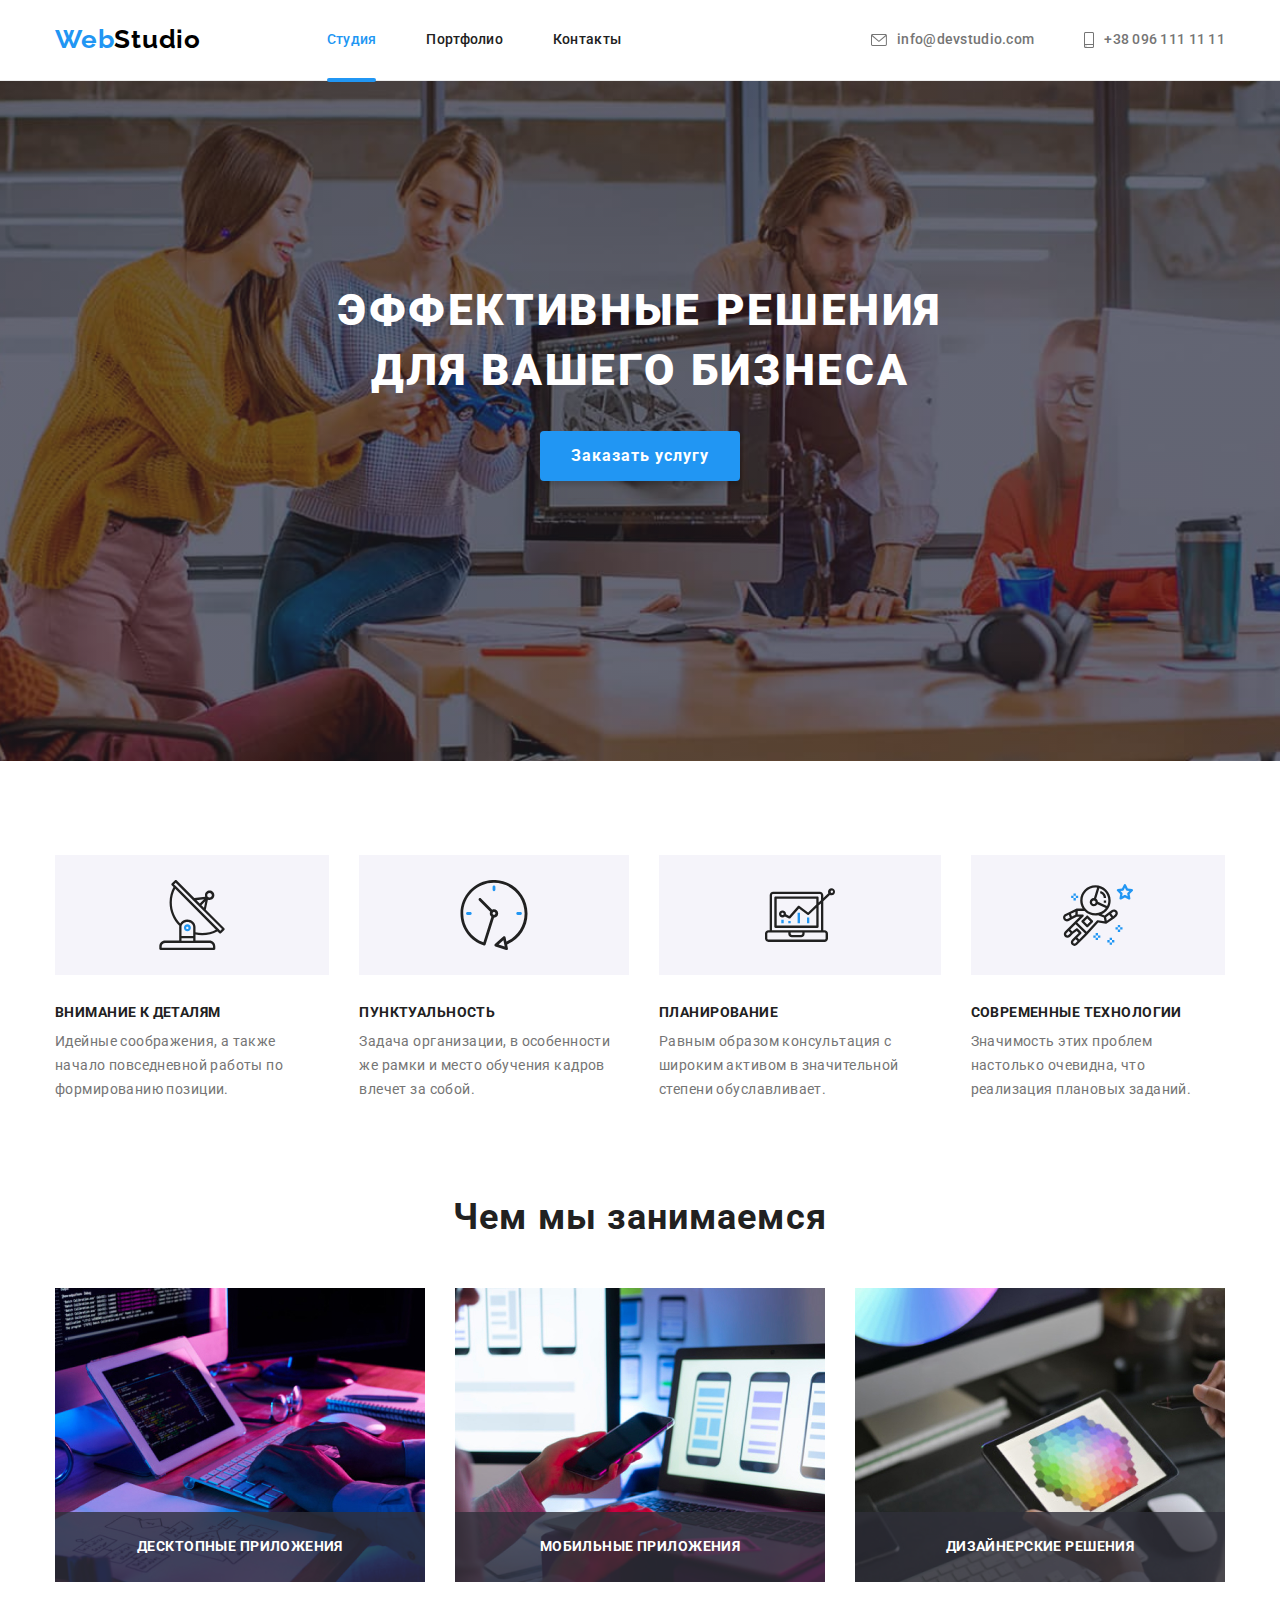
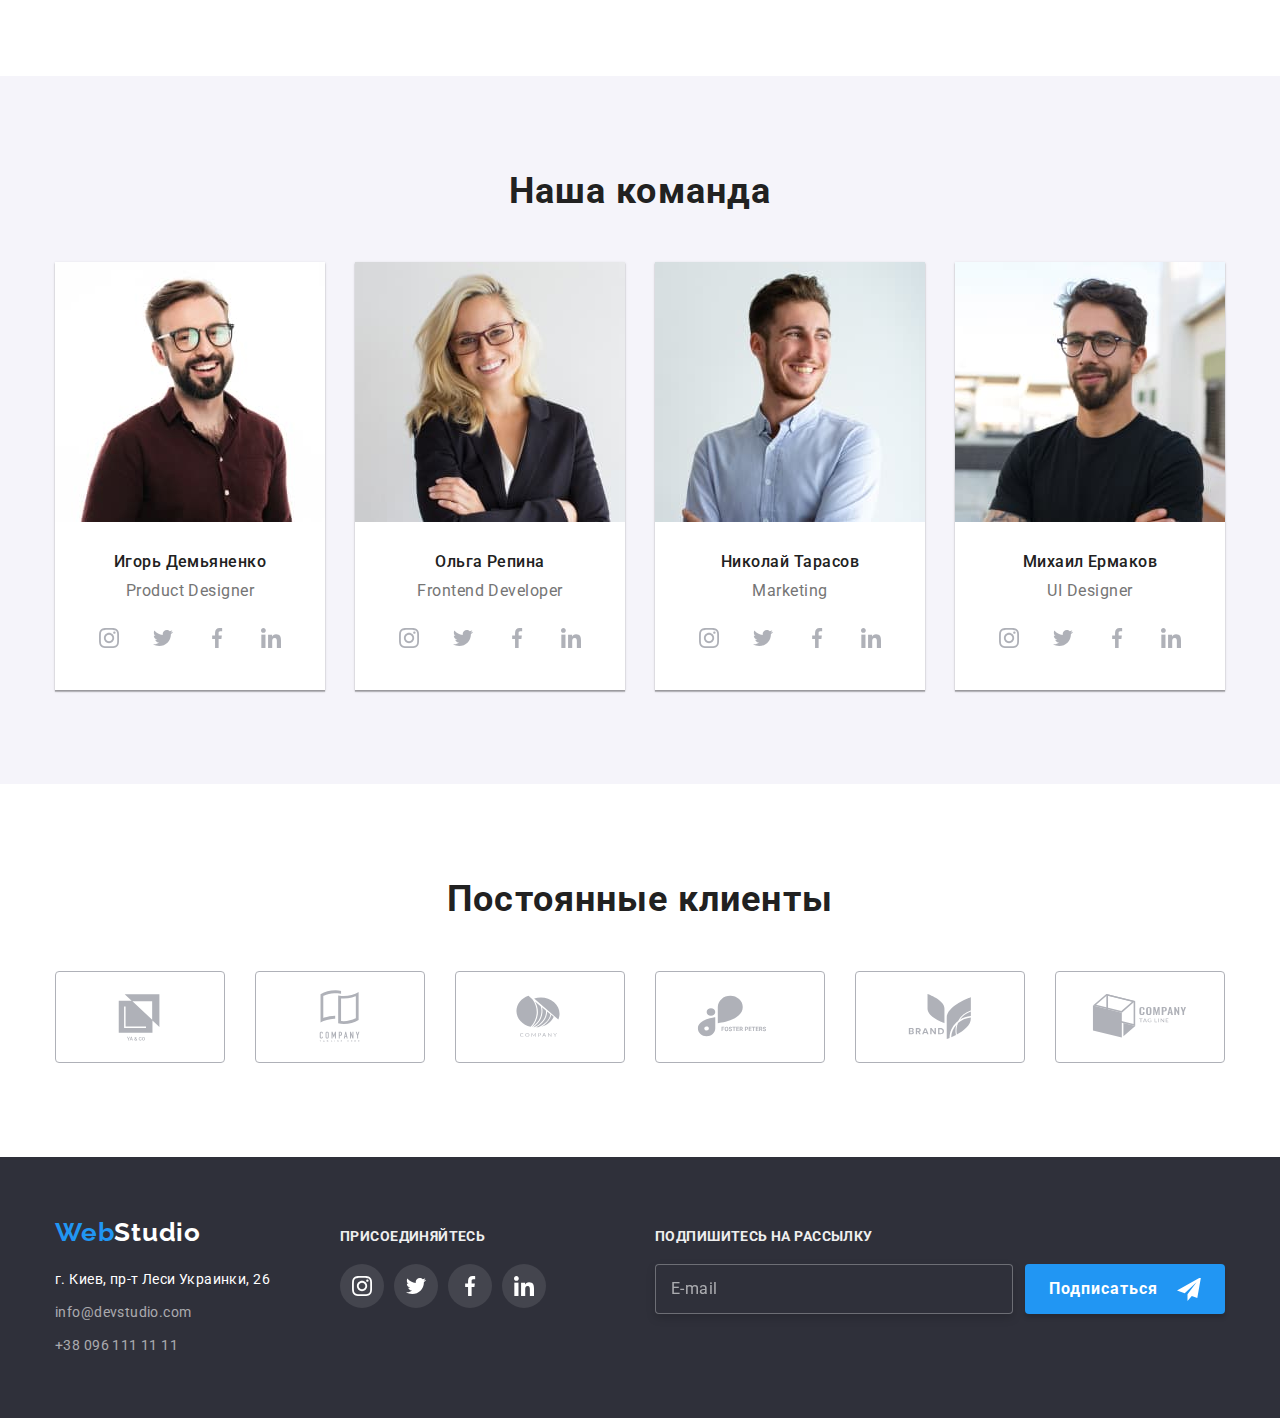
==== commit 7727553b: "<img src="./images/p" ====
--- a/index.html
+++ b/index.html
@@ -190,9 +190,7 @@
                                 ./images/index/our_team/desctop/igor-desctop@2x.jpg 2x" media="(min-width: 1200px)">
                     
                     
-                        <img src="./images/index/our_team/mobile/igor-mobile.jpg 1x,
-                                ./images/index/our_team/mobile/igor-mobile@2x.jpg 2x" 
-                                alt="Экран ноутбука">
+                        <img src="./images/index/our_team/mobile/igor-mobile.jpg" alt="Экран ноутбука">
                     </picture>
 
                         
@@ -245,8 +243,7 @@
                                                     ./images/index/our_team/desctop/olga-desctop@2x.jpg 2x" media="(min-width: 1200px)">
                     
                     
-                        <img src="./images/index/our_team/mobile/olga-mobile.jpg 1x,
-                                                    ./images/index/our_team/mobile/olga-mobile@2x.jpg 2x" alt="Экран ноутбука">
+                        <img src="./images/index/our_team/mobile/olga-mobile.jpg" alt="Экран ноутбука">
                     </picture>
                         <div class="our-team__post">
                             <h3 class="our-team__title">Ольга Репина</h3>
@@ -298,8 +295,7 @@
                                                         ./images/index/our_team/desctop/nikolay-desctop@2x.jpg 2x" media="(min-width: 1200px)">
                         
                         
-                            <img src="./images/index/our_team/mobile/nikolay-mobile.jpg 1x,
-                                                        ./images/index/our_team/mobile/nikolay-mobile@2x.jpg 2x" alt="Экран ноутбука">
+                            <img src="./images/index/our_team/mobile/nikolay-mobile.jpg" alt="Экран ноутбука">
                         </picture>
 
                         <div class="our-team__post">
@@ -352,8 +348,7 @@
                                                     ./images/index/our_team/desctop/mihail-desctop@2x.jpg 2x" media="(min-width: 1200px)">
                     
                     
-                        <img src="./images/index/our_team/mobile/mihail-mobile.jpg 1x,
-                                                    ./images/index/our_team/mobile/mihail-mobile@2x.jpg 2x" alt="Экран ноутбука">
+                        <img src="./images/index/our_team/mobile/mihail-mobile.jpg" alt="Экран ноутбука">
                     </picture>
 
                         <div class="our-team__post">
--- a/sass/main.min.css
+++ b/sass/main.min.css
@@ -1 +1 @@
-body{background-color:#fff;color:#757575;font-family:"Roboto",sans-serif}.container{margin-left:auto;margin-right:auto;padding-left:15px;padding-right:15px}@media screen and (max-width: 767px){.container{width:480px}}@media screen and (min-width: 768px){.container{width:768px}}@media screen and (min-width: 1200px){.container{width:1200px}}.section--no-padding-top{padding-top:0}@media screen and (max-width: 1200px){.section--no-padding-top{display:none}}.section--team-background{background-color:#f5f4fa;padding:60px 0}.section--clients{padding:60px 0}@media screen and (min-width: 1200px){.section--clients{padding:94px 0}}.section--gallery{padding:60px 0}ul{list-style:none;margin:0;padding:0}h1,h2,h3,p{padding:0;margin:0}img{display:block;width:100%;height:auto}.section__title{font-weight:700;font-size:36px;line-height:1.17;text-align:center;letter-spacing:.03em;color:#212121;margin-bottom:50px}.visually-hidden{position:absolute;width:1px;height:1px;margin:-1px;border:0;padding:0;white-space:nowrap;-webkit-clip-path:inset(100%);clip-path:inset(100%);clip:rect(0 0 0 0);overflow:hidden}.logo{color:#000;font-family:"Raleway";font-weight:700;font-size:26px;line-height:1.2;letter-spacing:.03em;text-decoration:none;transition:color 250ms cubic-bezier(0.4, 0, 0.2, 1)}.logo:hover,.logo:focus{color:#2196f3}.logo__web{color:#2196f3}.logo--foot{color:#fff}@media screen and (min-width: 1200px){.logo--header{margin-right:93px}}.button{font-family:inherit;font-weight:700;font-size:16px;line-height:1.88;letter-spacing:.06em;border:rgba(0,0,0,0);border-radius:4px;width:200px;height:50px;box-shadow:0px 4px 4px rgba(0,0,0,.15);color:#fff;background-color:#2196f3;cursor:pointer}.button:hover,.button:focus{background-color:#188ce8}.form__button{display:block;margin:0 auto}.subscribe__button{display:flex;align-items:center;justify-content:space-evenly;margin:auto}@media screen and (min-width: 1200px){.subscribe__button{margin-left:12px}}.order__button{transition:background-color 250ms cubic-bezier(0.4, 0, 0.2, 1)}.btn-menu-mobile{display:inline-flex;margin:0;padding:0;background-color:rgba(0,0,0,0);border:none}@media screen and (min-width: 768px){.btn-menu-mobile{display:none}}.btn-menu-mobile:hover,.btn-menu-mobile:focus{fill:#2196f3}.btn-menu-mobile .icon-close-mobile{display:none}.btn-menu-mobile.is-open .icon-close-mobile{display:block}.btn-menu-mobile.is-open .icon-menu-mobile{display:none}.social{display:flex;justify-content:center}.social__item{width:44px;height:44px}.social__item:not(:last-child){margin-right:10px}.social__link{display:flex;justify-content:center;align-items:center;width:100%;height:100%;border-radius:50%;background:rgba(255,255,255,.1);color:#afb1b8}.social__link:hover,.social__link:focus{background-color:#2196f3;color:#fff}.social__link--team{transition:background-color 250ms cubic-bezier(0.4, 0, 0.2, 1),color 250ms cubic-bezier(0.4, 0, 0.2, 1)}.social__icon--team{fill:currentColor}.social-title{font-weight:700;font-size:14px;line-height:1.1;letter-spacing:.03em;text-transform:uppercase;color:#eee;margin-bottom:20px}@media screen and (min-width: 1200px){.social-title{text-align:start}}.footer__social{margin-bottom:60px}@media screen and (min-width: 1200px){.footer__social{margin-right:93px;margin-bottom:0}}.social__link--footer{fill:#fff;transition:background-color 250ms cubic-bezier(0.4, 0, 0.2, 1)}@media screen and (min-width: 1200px){.sb-social{text-align:start}}.header{border-bottom-width:1px;border-bottom-style:solid;border-bottom-color:#ececec}.header__container{position:relative;display:flex;align-items:center;justify-content:space-between;height:60px}@media screen and (min-width: 480px){.header__container{height:60px;width:480px}}@media screen and (min-width: 768px){.header__container{height:80px;width:768px}}@media screen and (min-width: 1200px){.header__container{height:80px;width:1200px}}.nav{display:block}@media screen and (max-width: 767px){.nav{margin-bottom:270px}}@media screen and (min-width: 768px){.nav{display:flex}}.nav__link{font-weight:500;font-size:40px;line-height:47px;letter-spacing:.02em;text-decoration:none;color:#212121;display:block;transition:color 250ms cubic-bezier(0.4, 0, 0.2, 1);padding-top:16px;padding-bottom:16px}@media screen and (min-width: 768px){.nav__link{font-size:14px;line-height:1.1;position:relative}}.nav__link:hover,.nav__link:focus{color:#2196f3}@media screen and (min-width: 768px){.nav__item:not(:first-child){margin-left:50px}}.nav__link--current{color:#2196f3}.nav__link--current::after{content:"";display:block;width:100%;height:4px;border-radius:2px;background-color:#2196f3;position:absolute;left:0;bottom:-17px}@media screen and (max-width: 767px){.nav__link--current::after{display:none}}@media screen and (min-width: 768px){.contacts{margin-left:84px}}@media screen and (min-width: 1200px){.contacts{display:flex;flex-direction:row-reverse;margin-left:250px}}.menu-tel{font-size:34px;line-height:40px;letter-spacing:.02em;text-decoration:none;color:#2196f3}@media screen and (min-width: 768px){.menu-tel{font-weight:500;font-size:14px;line-height:1.1;letter-spacing:.02em;color:#757575}}.menu-email{font-weight:500;font-size:24px;line-height:1.1;letter-spacing:.02em;color:#757575;text-decoration:none}@media screen and (min-width: 768px){.menu-email{font-size:14px}}.contacts__link{transition:color 250ms cubic-bezier(0.4, 0, 0.2, 1)}.contacts__link:hover,.contacts__link:focus{color:#2196f3}@media screen and (min-width: 768px)and (max-width: 1199px){.contacts__link{display:flex;align-items:center}}@media screen and (min-width: 1200px){.contacts__link{display:flex;align-items:center;padding-top:32px;padding-bottom:32px}}.contacts__icon{display:none}@media screen and (min-width: 768px){.contacts__icon{display:block;margin-right:10px;fill:currentColor}}@media screen and (min-width: 1200px){.contacts__item+.contacts__item{margin-right:50px}}.contacts__item:not(:first-child){margin-top:32px}@media screen and (min-width: 768px)and (max-width: 1199px){.contacts__item:not(:first-child){margin-top:10px}}@media screen and (min-width: 1200px){.contacts__item:not(:first-child){margin-top:0}}.menu-mobile-container{z-index:100}@media screen and (min-width: 768px){.menu-mobile-container{display:flex;align-items:center}}@media screen and (max-width: 767px){.menu-mobile-container{display:none;position:absolute;left:0;top:60px;width:100%;height:780px;background-color:#fff;padding:20px;font-size:20px}}.menu-mobile-container.is-open{display:block}@media screen and (min-width: 768px){.menu-mobile-container.is-open{display:flex}}.soc-mobile{display:flex;align-items:center;justify-content:center;margin-top:64px;margin-bottom:28px}@media screen and (min-width: 768px){.soc-mobile{display:none}}.soc-mobile_link{font-size:18px;line-height:1.22;letter-spacing:.02em;text-decoration:none;margin-top:auto;color:#2196f3}.soc-mobile_item:not(:last-child){border-right:1px solid rgba(33,33,33,.2)}.soc-mobile_item{padding:0 5px}.order{height:400px;margin:0 auto;padding-top:118px;background-color:#c4c4c4;background-image:linear-gradient(to top, rgba(47, 48, 58, 0.4), rgba(47, 48, 58, 0.4)),url(../images/index/bg-img/img-bg-mobile.jpg);background-repeat:no-repeat;background-size:cover;background-position:center;text-align:center}@media screen and (min-width: 768px){.order{width:768px}}@media screen and (min-width: 1200px){.order{width:1600px;height:600px;padding-top:200px}}@media(min-device-pixel-ratio: 2),(-webkit-min-device-pixel-ratio: 2),(min-resolution: 192dpi),(min-resolution: 2dppx){.order{background-image:url(../images/index/bg-img/img-bg-mobile@2.jpg)}}.order__title{font-weight:900;font-size:26px;line-height:1.62;text-align:center;letter-spacing:.06em;text-transform:uppercase;color:#fff;margin-bottom:30px}@media screen and (min-width: 1200px){.order__title{font-size:44px;line-height:1.36}}@media(min-width: 767px){.order{background-image:url(../images/index/bg-img/img-bg-tablet.jpg)}}@media(min-width: 767px)and (min-device-pixel-ratio: 2),(min-width: 767px)and (-webkit-min-device-pixel-ratio: 2),(min-width: 767px)and (min-resolution: 192dpi),(min-width: 767px)and (min-resolution: 2dppx){.order{background-image:url(../images/index/bg-img/img-bg-tablet@2x.jpg)}}@media(min-width: 1200px){.order{background-image:url(../images/index/bg-img/img-bg-desctop.jpg)}}@media(min-width: 1200px)and (min-device-pixel-ratio: 2),(min-width: 1200px)and (-webkit-min-device-pixel-ratio: 2),(min-width: 1200px)and (min-resolution: 192dpi),(min-width: 1200px)and (min-resolution: 2dppx){.order{background-image:url(../images/index/bg-img/img-bg-desctop@2.jpg)}}.properties__title{font-weight:700;font-size:14px;line-height:1.1;letter-spacing:.03em;text-transform:uppercase;color:#212121}@media screen and (max-width: 767px){.properties__title{text-align:center}}.properties__text{font-size:14px;line-height:1.71;letter-spacing:.03em;color:#757575;margin-bottom:0px;margin-top:10px}@media screen and (min-width: 768px){.properties{display:flex;flex-wrap:wrap;margin:-15px}}@media screen and (min-width: 1200px){.properties{flex-wrap:nowrap}}@media screen and (max-width: 767px){.properties__item{margin-bottom:30px}}@media screen and (min-width: 768px)and (max-width: 1199px){.properties__item{width:calc((100% - 60px)/2);margin:15px}}@media screen and (min-width: 1200px){.properties__item:not(:last-child){margin-right:30px}}.properties__box{height:120px;background-color:#f5f4fa;margin-bottom:30px;display:flex;align-items:center;justify-content:center}.work{display:flex}.work__text{font-weight:700;font-size:14px;line-height:1.1;letter-spacing:.03em;text-transform:uppercase;position:absolute;left:0;bottom:0;color:#fff;display:flex;width:370px;height:70px;justify-content:center;align-items:center;background:rgba(47,48,58,.8)}.work__item{position:relative;transition:transform 250ms cubic-bezier(0.4, 0, 0.2, 1)}.work__item:not(:last-child){margin-right:30px}.work__item:hover{transform:scale(1.1)}.our-team{text-align:center}@media screen and (min-width: 768px){.our-team{display:flex;justify-content:space-between;flex-wrap:wrap;margin:-15px}}@media screen and (min-width: 1200px){.our-team{flex-wrap:nowrap}}.our-team__item{width:270px;margin-left:auto;margin-right:auto;box-shadow:0px 1px 3px rgba(0,0,0,.12),0px 1px 1px rgba(0,0,0,.14),0px 2px 1px rgba(0,0,0,.2);background-color:#fff}@media screen and (max-width: 767px){.our-team__item{margin-bottom:30px}}@media screen and (min-width: 768px)and (max-width: 1199px){.our-team__item{width:calc((100% - 60px)/2);margin:15px}}.our-team__post{padding-top:30px;padding-bottom:24px}@media screen and (min-width: 1200px){.our-team__post{padding-top:30px;padding-bottom:30px}}.our-team__title{font-weight:500;font-size:16px;line-height:1.2;letter-spacing:.03em;color:#212121;margin-bottom:10px}.our-team__text{font-size:16px;line-height:1.2;letter-spacing:.03em;color:#757575;margin-bottom:16px}.clients{justify-content:center}@media screen and (max-width: 767px){.clients{display:flex;flex-wrap:wrap;margin:-15px}}@media screen and (min-width: 768px)and (max-width: 1199px){.clients{display:flex;flex-wrap:wrap;margin:-15px}}@media screen and (min-width: 1200px){.clients{display:flex;flex-wrap:wrap}}.clients__item{width:170px;height:92px}@media screen and (min-width: 1200px){.clients__item:not(:last-child){margin-right:30px}}@media screen and (max-width: 767px){.clients__item{width:calc((100% - 60px)/2);margin:15px}}@media screen and (min-width: 768px)and (max-width: 1199px){.clients__item{width:calc((100% - 90px)/3);margin:15px}}.clients__link{display:flex;justify-content:center;align-items:center;width:100%;height:100%;border:1px solid #afb1b8;border-radius:4px;color:#afb1b8;transition:color 250ms cubic-bezier(0.4, 0, 0.2, 1),transform 250ms cubic-bezier(0.4, 0, 0.2, 1)}.clients__link:hover,.clients__link:focus{border-color:#2196f3;color:#2196f3;transform:scale(1.1)}.clients__icon{width:106px;height:60px;fill:currentColor}.filtr{display:flex;flex-wrap:wrap;margin-bottom:40px}@media screen and (min-width: 768px){.filtr{justify-content:center;margin-bottom:30px;flex-wrap:nowrap}}@media screen and (min-width: 1200px){.filtr{justify-content:center;margin-bottom:50px;flex-wrap:nowrap}}.filtr .filtr__item:not(:last-child){margin-right:8px}.filtr .filtr__item:nth-child(-n+3){margin-bottom:15px}@media screen and (min-width: 768px){.filtr .filtr__item:nth-child(-n+3){margin-bottom:0}}.filtr .filtr__btn{font-family:inherit;font-weight:500;font-size:16px;line-height:1.62;text-align:center;letter-spacing:.03em;color:#212121;cursor:pointer;background:#f5f4fa;border:#f5f4fa;height:38px;border-radius:4px;padding:6px 22px;transition:background-color 250ms cubic-bezier(0.4, 0, 0.2, 1),box-shadow 250ms cubic-bezier(0.4, 0, 0.2, 1),transform 250ms cubic-bezier(0.4, 0, 0.2, 1),color 250ms cubic-bezier(0.4, 0, 0.2, 1)}.filtr .filtr__btn:hover,.filtr .filtr__btn:focus{background-color:#2196f3;color:#fff;box-shadow:0px 3px 1px rgba(0,0,0,.1),0px 1px 2px rgba(0,0,0,.08),0px 2px 2px rgba(0,0,0,.12);outline:none;transform:scale(1.1)}@media screen and (min-width: 768px){.gallery{display:flex;flex-wrap:wrap}}@media screen and (min-width: 1200px){.gallery{display:flex;flex-wrap:wrap}}.gallery .gallery__item:not(:last-child){margin-bottom:30px}@media screen and (min-width: 768px)and (max-width: 1199px){.gallery .gallery__item:not(:last-child){margin-bottom:15px}}@media screen and (min-width: 768px)and (max-width: 1199px){.gallery .gallery__item{width:calc((100% - 60px)/2);margin:15px}}@media screen and (min-width: 1200px){.gallery .gallery__item{margin-right:30px;margin-bottom:30px}.gallery .gallery__item:nth-child(3n){margin-right:0}.gallery .gallery__item:nth-last-child(-n+3){margin-bottom:0}}@media screen and (min-width: 768px)and (max-width: 1199px){.gallery .gallery__item:last-child{margin-bottom:0}}@media screen and (min-width: 1200px){.gallery .gallery__item:nth-child(3n){margin-right:0}}@media screen and (min-width: 1200px){.gallery .gallery__item:nth-last-child(-n+3){margin-bottom:0}}.gallery .gallery__link{display:flex;flex-direction:column;height:100%;text-decoration:none;transition:box-shadow 250ms cubic-bezier(0.4, 0, 0.2, 1)}@media screen and (max-width: 767px){.gallery .gallery__link{display:inline-block}}.gallery .gallery__link:hover,.gallery .gallery__link:focus{box-shadow:0px 1px 1px rgba(0,0,0,.12),0px 4px 4px rgba(0,0,0,.06),1px 4px 6px rgba(0,0,0,.16)}.gallery .gallery__title{font-weight:700;font-size:18px;line-height:2;letter-spacing:.06em;color:#212121}.gallery .gallery__text{font-size:16px;line-height:1.88;letter-spacing:.03em;color:#757575;margin-top:4px}.gallery .gallery__border{padding:20px 24px;flex-grow:1;border-right-width:1px;border-right-style:solid;border-right-color:#eee;border-bottom-width:1px;border-bottom-style:solid;border-bottom-color:#eee;border-left-width:1px;border-left-style:solid;border-left-color:#eee}.gallery__overlay{position:relative;overflow:hidden}.overlay__text{color:#fff;font-size:18px;line-height:1.55;letter-spacing:.03em;padding:77px 24px;position:absolute;top:0;left:0;width:100%;height:100%;background-color:rgba(33,150,243,.9);transform:translateY(100%);transition:transform 250ms linear}.gallery__link:hover .overlay__text,.gallery__link:focus .overlay__text{transform:translateY(0)}@media screen and (min-width: 768px){.overlay__text{padding-top:49px}}@media screen and (min-width: 1200px){.overlay__text{padding:63px 24px}}.footer{background-color:#2f303a;padding-top:60px;padding-bottom:60px}.footer .footer__address{margin-bottom:60px}@media screen and (min-width: 768px){.footer .footer__address{margin-right:165px;text-align:start}}@media screen and (min-width: 1200px){.footer .footer__address{margin-right:70px;margin-bottom:0}}.footer-container{text-align:center}@media screen and (min-width: 1200px){.footer-container{display:flex;align-items:baseline}}@media screen and (min-width: 768px){.footer__tablet{display:flex}}.address{margin-top:20px;padding-bottom:0}.address .address__item:not(:last-child){margin-bottom:9px}.address .address__map{font-style:normal;font-size:14px;line-height:1.71;letter-spacing:.03em;color:#fff;text-decoration:none;transition:color 250ms cubic-bezier(0.4, 0, 0.2, 1)}.address .address__map:hover,.address .address__map:focus{color:#2196f3}.address .address__contacts{font-style:normal;font-size:14px;line-height:1.71;letter-spacing:.03em;color:rgba(255,255,255,.6);text-decoration:none;transition:color 250ms cubic-bezier(0.4, 0, 0.2, 1)}.address .address__contacts:hover,.address .address__contacts:focus{color:#2196f3}.backdrop{position:fixed;z-index:100;top:0;left:0;width:100%;height:100%;background-color:rgba(0,0,0,.2);opacity:1;transition:opacity 250ms cubic-bezier(0.4, 0, 0.2, 1)}.backdrop.is-hidden{opacity:0;pointer-events:none}.modal{position:relative;top:50%;left:50%;transform:scale(1) translate(-50%, -50%);width:430px;height:609px;background:#fff;box-shadow:0px 1px 3px rgba(0,0,0,.12),0px 1px 1px rgba(0,0,0,.14),0px 2px 1px rgba(0,0,0,.2);border-radius:4px}@media screen and (min-width: 1200px){.modal{width:528px;height:581px}}.backdrop.is-hidden .modal{transform:scale(1.1) translate(-50%, -50%)}.button-close{width:30px;height:30px;position:absolute;top:8px;right:8px;padding:0;background:#fff;border:1px solid rgba(0,0,0,.1);border-radius:50%;transform:scale(1);transition:transform 250ms cubic-bezier(0.4, 0, 0.2, 1)}.button-close:hover{transform:scale(1.1);cursor:pointer}.icon-close{display:block;margin:0 auto;transition:fill 250ms cubic-bezier(0.4, 0, 0.2, 1)}.icon-close:hover{fill:#2196f3}.form{padding:40px}.form .form__title{font-weight:700;font-size:20px;line-height:1.15;text-align:center;margin-bottom:12px;color:#212121}.form .form__field{margin-bottom:10px;position:relative}.form .form__lable{font-size:12px;line-height:1.17;letter-spacing:.01em;margin-bottom:4px}.form .form__input{width:100%;height:40px;border:1px solid rgba(33,33,33,.2);box-sizing:border-box;border-radius:4px;font-size:inherit;padding:12px;padding-left:42px;outline:none;transition:border-color 250ms cubic-bezier(0.4, 0, 0.2, 1)}.form .form__input:focus+.form__icon{fill:#2196f3}.form .form__input:focus{border-color:#2196f3}.form .form__input::-moz-placeholder{font-size:14px;line-height:1.14;letter-spacing:.01em;color:rgba(117,117,117,.5)}.form .form__input:-ms-input-placeholder{font-size:14px;line-height:1.14;letter-spacing:.01em;color:rgba(117,117,117,.5)}.form .form__input::placeholder{font-size:14px;line-height:1.14;letter-spacing:.01em;color:rgba(117,117,117,.5)}.form .form__icon{position:absolute;top:30px;left:12px;fill:#212121;transition:fill 250ms cubic-bezier(0.4, 0, 0.2, 1)}.form .form__textarea{height:120px;padding:12px 16px;resize:none}.checkbox{display:flex;z-index:200;align-items:center;justify-content:center;font-size:12px;line-height:1.71;color:#757575;margin-bottom:30px;margin-top:20px}@media screen and (min-width: 1200px){.checkbox{font-size:14px}}.checkbox .checkbox__icon{display:block;width:16px;height:15px;border:2px solid #212121;border-radius:2px;transition:border-color 250ms cubic-bezier(0.4, 0, 0.2, 1),background-color 250ms cubic-bezier(0.4, 0, 0.2, 1);margin-right:8px}.checkbox .checkbox__contract{margin-left:2px;color:#2196f3}.checkbox__input:checked+.checkbox__icon{background-color:#2196f3;background-image:url(../images/icons/check.svg);background-size:contain;background-repeat:no-repeat;background-position:center;border-color:#2196f3}@media screen and (min-width: 1200px){.subscribe{display:flex;justify-content:center}}.subscribe .subscribe__input{width:100%;height:50px;padding-left:15px;border:1px solid rgba(255,255,255,.3);filter:drop-shadow(0px 4px 4px rgba(0, 0, 0, 0.15));border-radius:4px;background-color:#2f303a;color:#fff;margin-bottom:20px;z-index:1}@media screen and (min-width: 768px){.subscribe .subscribe__input{width:450px}}@media screen and (min-width: 1200px){.subscribe .subscribe__input{width:358px;margin-bottom:0}}.subscribe .subscribe__input:focus{color:#fff;background-color:#2f303a}.subscribe .subscribe__input::-moz-placeholder{font-size:16px;line-height:1.25;letter-spacing:.03em;color:rgba(255,255,255,.6)}.subscribe .subscribe__input:-ms-input-placeholder{font-size:16px;line-height:1.25;letter-spacing:.03em;color:rgba(255,255,255,.6)}.subscribe .subscribe__input::placeholder{font-size:16px;line-height:1.25;letter-spacing:.03em;color:rgba(255,255,255,.6)}/*# sourceMappingURL=main.min.css.map */+body{background-color:#fff;color:#757575;font-family:"Roboto",sans-serif}.container{margin-left:auto;margin-right:auto;padding-left:15px;padding-right:15px}@media screen and (min-width: 768px){.container{width:768px}}@media screen and (min-width: 1200px){.container{width:1200px}}.section{padding:60px 0}@media screen and (min-width: 1200px){.section{padding:94px 0}}.section--no-padding-top{padding-top:0}@media screen and (max-width: 1200px){.section--no-padding-top{display:none}}.section--team-background{background-color:#f5f4fa}ul{list-style:none;margin:0;padding:0}h1,h2,h3,p{padding:0;margin:0}img{display:block;width:100%;height:auto}.section__title{font-weight:700;font-size:28px;line-height:1.18;text-align:center;letter-spacing:.03em;color:#212121;margin-bottom:30px}@media screen and (min-width: 1200px){.section__title{font-size:36px;line-height:1.17;letter-spacing:.03em;margin-bottom:50px}}.visually-hidden{position:absolute;width:1px;height:1px;margin:-1px;border:0;padding:0;white-space:nowrap;-webkit-clip-path:inset(100%);clip-path:inset(100%);clip:rect(0 0 0 0);overflow:hidden}.logo{color:#000;font-family:"Raleway";font-weight:700;font-size:26px;line-height:1.2;letter-spacing:.03em;text-decoration:none;transition:color 250ms cubic-bezier(0.4, 0, 0.2, 1)}.logo:hover,.logo:focus{color:#2196f3}.logo__web{color:#2196f3}.logo--foot{color:#fff}.button{font-family:inherit;font-weight:700;font-size:16px;line-height:1.88;letter-spacing:.06em;border:rgba(0,0,0,0);border-radius:4px;width:200px;height:50px;box-shadow:0px 4px 4px rgba(0,0,0,.15);color:#fff;background-color:#2196f3;cursor:pointer}.button:hover,.button:focus{background-color:#188ce8}.form__button{display:block;margin:0 auto}.subscribe__button{display:flex;align-items:center;justify-content:space-evenly;margin:auto}@media screen and (min-width: 1200px){.subscribe__button{margin-left:12px}}.order__button{transition:background-color 250ms cubic-bezier(0.4, 0, 0.2, 1)}.social{display:flex;justify-content:center}.social__item{width:44px;height:44px}.social__item:not(:last-child){margin-right:10px}.social__link{display:flex;justify-content:center;align-items:center;width:100%;height:100%;border-radius:50%;background:rgba(255,255,255,.1);color:#afb1b8}.social__link:hover,.social__link:focus{background-color:#2196f3;color:#fff}.social__link--team{transition:background-color 250ms cubic-bezier(0.4, 0, 0.2, 1),color 250ms cubic-bezier(0.4, 0, 0.2, 1)}.social__icon--team{fill:currentColor}.social-title{font-weight:700;font-size:14px;line-height:1.1;letter-spacing:.03em;text-transform:uppercase;color:#eee;margin-bottom:20px}@media screen and (min-width: 1200px){.social-title{text-align:start}}@media screen and (min-width: 1200px){.footer__social{margin-bottom:0}}.social__link--footer{fill:#fff;transition:background-color 250ms cubic-bezier(0.4, 0, 0.2, 1)}@media screen and (min-width: 1200px){.sb-social{text-align:start}}.header{border-bottom-width:1px;border-bottom-style:solid;border-bottom-color:#ececec}.header__container{position:relative;display:flex;align-items:center;justify-content:space-between;height:60px}@media screen and (min-width: 768px){.header__container{height:80px}}.nav{display:block}@media screen and (max-width: 767px){.nav{margin-bottom:270px}}@media screen and (min-width: 768px){.nav{display:flex}}.nav__link{font-weight:500;font-size:40px;line-height:47px;letter-spacing:.02em;text-decoration:none;color:#212121;display:block;transition:color 250ms cubic-bezier(0.4, 0, 0.2, 1);padding-top:16px;padding-bottom:16px}@media screen and (min-width: 768px){.nav__link{font-size:14px;line-height:1.1;position:relative}}.nav__link:hover,.nav__link:focus{color:#2196f3}@media screen and (min-width: 768px){.nav__item:not(:first-child){margin-left:50px}}.nav__link--current{color:#2196f3}.nav__link--current::after{content:"";display:block;width:100%;height:4px;border-radius:2px;background-color:#2196f3;position:absolute;left:0;bottom:-18px}@media screen and (max-width: 767px){.nav__link--current::after{display:none}}@media screen and (min-width: 768px){.contacts{margin-left:84px}}@media screen and (min-width: 1200px){.contacts{display:flex;flex-direction:row-reverse;margin-left:250px}}.menu-tel{font-size:34px;line-height:40px;letter-spacing:.02em;text-decoration:none;color:#2196f3}@media screen and (min-width: 768px){.menu-tel{font-weight:500;font-size:14px;line-height:1.1;letter-spacing:.02em;color:#757575}}.menu-email{font-weight:500;font-size:24px;line-height:1.1;letter-spacing:.02em;color:#757575;text-decoration:none}@media screen and (min-width: 768px){.menu-email{font-size:14px}}.contacts__link{transition:color 250ms cubic-bezier(0.4, 0, 0.2, 1)}.contacts__link:hover,.contacts__link:focus{color:#2196f3}@media screen and (min-width: 768px)and (max-width: 1199px){.contacts__link{display:flex;align-items:center}}@media screen and (min-width: 1200px){.contacts__link{display:flex;align-items:center;padding-top:32px;padding-bottom:32px}}.contacts__icon{display:none}@media screen and (min-width: 768px){.contacts__icon{display:block;margin-right:10px;fill:currentColor}}@media screen and (min-width: 1200px){.contacts__item+.contacts__item{margin-right:50px}}.contacts__item:not(:first-child){margin-top:32px}@media screen and (min-width: 768px)and (max-width: 1199px){.contacts__item:not(:first-child){margin-top:10px}}@media screen and (min-width: 1200px){.contacts__item:not(:first-child){margin-top:0}}.menu-mobile-container{z-index:100}@media screen and (min-width: 768px){.menu-mobile-container{display:flex;align-items:center}}@media screen and (max-width: 767px){.menu-mobile-container{display:none;position:absolute;left:0;top:0;width:100%;background-color:#fff;padding:20px;font-size:20px}}.menu-mobile-container.is-open{display:block}@media screen and (min-width: 768px){.menu-mobile-container.is-open{display:flex}}.btn-menu-mobile{display:inline-flex;margin:0;padding:0;background-color:rgba(0,0,0,0);border:none;z-index:100}@media screen and (min-width: 768px){.btn-menu-mobile{display:none}}.btn-menu-mobile:hover,.btn-menu-mobile:focus{fill:#2196f3}.btn-menu-mobile .icon-close-mobile{display:none}.btn-menu-mobile.is-open .icon-close-mobile{display:block}.btn-menu-mobile.is-open .icon-menu-mobile{display:none}.soc-mobile{display:flex;align-items:center;justify-content:center;margin-top:64px;margin-bottom:28px}@media screen and (min-width: 768px){.soc-mobile{display:none}}.soc-mobile_link{font-size:18px;line-height:1.22;letter-spacing:.02em;text-decoration:none;margin-top:auto;color:#2196f3}.soc-mobile_item:not(:last-child){border-right:1px solid rgba(33,33,33,.2)}.soc-mobile_item{padding:0 5px}.order{padding-top:118px;padding-bottom:198px;background-color:#c4c4c4;background-image:linear-gradient(to top, rgba(47, 48, 58, 0.4), rgba(47, 48, 58, 0.4)),url(../images/index/bg-img/img-bg-mobile.jpg);background-repeat:no-repeat;background-size:cover;background-position:center;text-align:center}@media screen and (min-width: 1200px){.order{padding-top:200px;padding-bottom:280px}}@media(min-device-pixel-ratio: 2),(-webkit-min-device-pixel-ratio: 2),(min-resolution: 192dpi),(min-resolution: 2dppx){.order{background-image:linear-gradient(to top, rgba(47, 48, 58, 0.4), rgba(47, 48, 58, 0.4)),url(../images/index/bg-img/img-bg-mobile@2.jpg)}}.order__title{font-weight:900;font-size:26px;line-height:1.62;text-align:center;letter-spacing:.06em;text-transform:uppercase;color:#fff;margin-bottom:30px}@media screen and (min-width: 1200px){.order__title{font-size:44px;line-height:1.36}}@media(min-width: 767px){.order{background-image:linear-gradient(to top, rgba(47, 48, 58, 0.4), rgba(47, 48, 58, 0.4)),url(../images/index/bg-img/img-bg-tablet.jpg)}}@media(min-width: 767px)and (min-device-pixel-ratio: 2),(min-width: 767px)and (-webkit-min-device-pixel-ratio: 2),(min-width: 767px)and (min-resolution: 192dpi),(min-width: 767px)and (min-resolution: 2dppx){.order{background-image:linear-gradient(to top, rgba(47, 48, 58, 0.4), rgba(47, 48, 58, 0.4)),url(../images/index/bg-img/img-bg-tablet@2x.jpg)}}@media(min-width: 1200px){.order{background-image:linear-gradient(to top, rgba(47, 48, 58, 0.4), rgba(47, 48, 58, 0.4)),url(../images/index/bg-img/img-bg-desctop.jpg)}}@media(min-width: 1200px)and (min-device-pixel-ratio: 2),(min-width: 1200px)and (-webkit-min-device-pixel-ratio: 2),(min-width: 1200px)and (min-resolution: 192dpi),(min-width: 1200px)and (min-resolution: 2dppx){.order{background-image:linear-gradient(to top, rgba(47, 48, 58, 0.4), rgba(47, 48, 58, 0.4)),url(../images/index/bg-img/img-bg-desctop@2.jpg)}}.properties__title{font-weight:700;font-size:14px;line-height:1.1;letter-spacing:.03em;text-transform:uppercase;color:#212121}@media screen and (max-width: 767px){.properties__title{text-align:center}}.properties__text{font-size:14px;line-height:1.71;letter-spacing:.03em;color:#757575;margin-bottom:0px;margin-top:10px}@media screen and (min-width: 768px){.properties{display:flex;flex-wrap:wrap;margin:-15px}}@media screen and (min-width: 1200px){.properties{flex-wrap:nowrap;margin:0}}@media screen and (min-width: 768px)and (max-width: 1199px){.properties__item{width:calc((100% - 60px)/2);margin:15px}}@media screen and (max-width: 767px){.properties__item:not(:last-child){margin-bottom:30px}}@media screen and (min-width: 1200px){.properties__item:not(:last-child){margin-right:30px}}.properties__box{height:120px;background-color:#f5f4fa;margin-bottom:30px;display:flex;align-items:center;justify-content:center}.work{display:flex}.work__text{font-weight:700;font-size:14px;line-height:1.1;letter-spacing:.03em;text-transform:uppercase;position:absolute;left:0;bottom:0;color:#fff;display:flex;width:370px;height:70px;justify-content:center;align-items:center;background:rgba(47,48,58,.8)}.work__item{position:relative;transition:transform 250ms cubic-bezier(0.4, 0, 0.2, 1)}.work__item:not(:last-child){margin-right:30px}.work__item:hover{transform:scale(1.1)}.our-team{text-align:center}@media screen and (min-width: 768px){.our-team{display:flex;justify-content:space-between;flex-wrap:wrap;margin:-15px}}@media screen and (min-width: 1200px){.our-team{flex-wrap:nowrap;margin:0}}.our-team__item{box-shadow:0px 1px 3px rgba(0,0,0,.12),0px 1px 1px rgba(0,0,0,.14),0px 2px 1px rgba(0,0,0,.2);background-color:#fff}@media screen and (max-width: 767px){.our-team__item:not(:last-child){margin-bottom:30px}}@media screen and (min-width: 768px)and (max-width: 1199px){.our-team__item{width:calc((100% - 60px)/2);margin:15px}}.our-team__post{padding-top:30px;padding-bottom:24px}@media screen and (min-width: 1200px){.our-team__post{padding-top:30px;padding-bottom:30px}}.our-team__title{font-weight:500;font-size:16px;line-height:1.2;letter-spacing:.03em;color:#212121;margin-bottom:10px}.our-team__text{font-size:16px;line-height:1.2;letter-spacing:.03em;color:#757575;margin-bottom:16px}.clients{justify-content:center}@media screen and (max-width: 767px){.clients{display:flex;flex-wrap:wrap;margin:-15px}}@media screen and (min-width: 768px)and (max-width: 1199px){.clients{display:flex;flex-wrap:wrap;margin:-15px}}@media screen and (min-width: 1200px){.clients{display:flex;flex-wrap:wrap}}.clients__item{width:170px;height:92px}@media screen and (min-width: 1200px){.clients__item:not(:last-child){margin-right:30px}}@media screen and (max-width: 767px){.clients__item{width:calc((100% - 60px)/2);margin:15px}}@media screen and (min-width: 768px)and (max-width: 1199px){.clients__item{width:calc((100% - 90px)/3);margin:15px}}.clients__link{display:flex;justify-content:center;align-items:center;width:100%;height:100%;border:1px solid #afb1b8;border-radius:4px;color:#afb1b8;transition:color 250ms cubic-bezier(0.4, 0, 0.2, 1),transform 250ms cubic-bezier(0.4, 0, 0.2, 1)}.clients__link:hover,.clients__link:focus{border-color:#2196f3;color:#2196f3;transform:scale(1.1)}.clients__icon{width:106px;height:60px;fill:currentColor}.filtr{display:flex;flex-wrap:wrap;margin-bottom:40px}@media screen and (min-width: 768px){.filtr{justify-content:center;margin-bottom:30px;flex-wrap:nowrap}}@media screen and (min-width: 1200px){.filtr{justify-content:center;margin-bottom:50px;flex-wrap:nowrap}}.filtr .filtr__item:not(:last-child){margin-right:8px}.filtr .filtr__item:nth-child(-n+3){margin-bottom:15px}@media screen and (min-width: 768px){.filtr .filtr__item:nth-child(-n+3){margin-bottom:0}}.filtr .filtr__btn{font-family:inherit;font-weight:500;font-size:16px;line-height:1.62;text-align:center;letter-spacing:.03em;color:#212121;cursor:pointer;background:#f5f4fa;border:#f5f4fa;height:38px;border-radius:4px;padding:6px 22px;transition:background-color 250ms cubic-bezier(0.4, 0, 0.2, 1),box-shadow 250ms cubic-bezier(0.4, 0, 0.2, 1),transform 250ms cubic-bezier(0.4, 0, 0.2, 1),color 250ms cubic-bezier(0.4, 0, 0.2, 1)}.filtr .filtr__btn:hover,.filtr .filtr__btn:focus{background-color:#2196f3;color:#fff;box-shadow:0px 3px 1px rgba(0,0,0,.1),0px 1px 2px rgba(0,0,0,.08),0px 2px 2px rgba(0,0,0,.12);outline:none;transform:scale(1.1)}@media screen and (min-width: 768px){.gallery{display:flex;flex-wrap:wrap}}@media screen and (min-width: 1200px){.gallery{display:flex;flex-wrap:wrap}}.gallery .gallery__item:not(:last-child){margin-bottom:30px}@media screen and (min-width: 768px)and (max-width: 1199px){.gallery .gallery__item:not(:last-child){margin-bottom:15px}}@media screen and (min-width: 768px)and (max-width: 1199px){.gallery .gallery__item{width:calc((100% - 60px)/2);margin:15px}}@media screen and (min-width: 1200px){.gallery .gallery__item{margin-right:30px;margin-bottom:30px}.gallery .gallery__item:nth-child(3n){margin-right:0}.gallery .gallery__item:nth-last-child(-n+3){margin-bottom:0}}@media screen and (min-width: 768px)and (max-width: 1199px){.gallery .gallery__item:last-child{margin-bottom:0}}@media screen and (min-width: 1200px){.gallery .gallery__item:nth-child(3n){margin-right:0}}@media screen and (min-width: 1200px){.gallery .gallery__item:nth-last-child(-n+3){margin-bottom:0}}.gallery .gallery__link{display:flex;flex-direction:column;text-decoration:none;transition:box-shadow 250ms cubic-bezier(0.4, 0, 0.2, 1)}.gallery .gallery__link:hover,.gallery .gallery__link:focus{box-shadow:0px 1px 1px rgba(0,0,0,.12),0px 4px 4px rgba(0,0,0,.06),1px 4px 6px rgba(0,0,0,.16)}.gallery .gallery__title{font-weight:700;font-size:18px;line-height:2;letter-spacing:.06em;color:#212121}.gallery .gallery__text{font-size:16px;line-height:1.88;letter-spacing:.03em;color:#757575;margin-top:4px}.gallery .gallery__border{padding:20px 24px;flex-grow:1;border-right-width:1px;border-right-style:solid;border-right-color:#eee;border-bottom-width:1px;border-bottom-style:solid;border-bottom-color:#eee;border-left-width:1px;border-left-style:solid;border-left-color:#eee}.gallery__overlay{position:relative;overflow:hidden}.overlay__text{color:#fff;font-size:18px;line-height:1.55;letter-spacing:.03em;padding:77px 24px;position:absolute;top:0;left:0;width:100%;height:100%;background-color:rgba(33,150,243,.9);transform:translateY(100%);transition:transform 250ms linear}.gallery__link:hover .overlay__text,.gallery__link:focus .overlay__text{transform:translateY(0)}@media screen and (min-width: 768px){.overlay__text{padding-top:49px}}@media screen and (min-width: 1200px){.overlay__text{padding:63px 24px}}.footer{background-color:#2f303a;padding-top:60px;padding-bottom:60px}.footer .footer__address{margin-bottom:60px}@media screen and (min-width: 768px){.footer .footer__address{margin-bottom:0}}@media screen and (min-width: 1200px){.footer .footer__address{margin-right:70px;margin-bottom:0}}.footer-container{text-align:center}@media screen and (min-width: 1200px){.footer-container{display:flex;align-items:baseline;justify-content:space-between}}.footer__tablet{margin-bottom:60px}@media screen and (min-width: 768px){.footer__tablet{display:flex;justify-content:space-around;align-items:baseline}}@media screen and (min-width: 1200px){.footer__tablet{text-align:start;margin-bottom:0}}.address{margin-top:20px;padding-bottom:0}.address .address__item:not(:last-child){margin-bottom:9px}.address .address__map{font-style:normal;font-size:14px;line-height:1.71;letter-spacing:.03em;color:#fff;text-decoration:none;transition:color 250ms cubic-bezier(0.4, 0, 0.2, 1)}.address .address__map:hover,.address .address__map:focus{color:#2196f3}.address .address__contacts{font-style:normal;font-size:14px;line-height:1.71;letter-spacing:.03em;color:rgba(255,255,255,.6);text-decoration:none;transition:color 250ms cubic-bezier(0.4, 0, 0.2, 1)}.address .address__contacts:hover,.address .address__contacts:focus{color:#2196f3}.backdrop{position:fixed;z-index:100;top:0;left:0;width:100%;height:100%;background-color:rgba(0,0,0,.2);opacity:1;transition:opacity 250ms cubic-bezier(0.4, 0, 0.2, 1)}.backdrop.is-hidden{opacity:0;pointer-events:none}.modal{position:relative;background:#fff;box-shadow:0px 1px 3px rgba(0,0,0,.12),0px 1px 1px rgba(0,0,0,.14),0px 2px 1px rgba(0,0,0,.2);border-radius:4px}@media screen and (min-width: 480px){.modal{width:450px;height:609px;top:50%;left:50%;transform:scale(1) translate(-50%, -50%)}}@media screen and (min-width: 1200px){.modal{width:528px;height:581px}}.backdrop.is-hidden .modal{transform:scale(1.1) translate(-50%, -50%)}.button-close{width:30px;height:30px;position:absolute;top:8px;right:8px;padding:0;background:#fff;border:1px solid rgba(0,0,0,.1);border-radius:50%;transform:scale(1);transition:transform 250ms cubic-bezier(0.4, 0, 0.2, 1)}.button-close:hover{transform:scale(1.1);cursor:pointer}.icon-close{display:block;margin:0 auto;transition:fill 250ms cubic-bezier(0.4, 0, 0.2, 1)}.icon-close:hover{fill:#2196f3}.form{padding:40px}.form .form__title{font-weight:700;font-size:20px;line-height:1.15;text-align:center;margin-bottom:12px;color:#212121}.form .form__field{margin-bottom:10px;position:relative}.form .form__lable{font-size:12px;line-height:1.17;letter-spacing:.01em;margin-bottom:4px}.form .form__input{width:100%;height:40px;border:1px solid rgba(33,33,33,.2);box-sizing:border-box;border-radius:4px;font-size:inherit;padding:12px;padding-left:42px;outline:none;transition:border-color 250ms cubic-bezier(0.4, 0, 0.2, 1)}.form .form__input:focus+.form__icon{fill:#2196f3}.form .form__input:focus{border-color:#2196f3}.form .form__input::-moz-placeholder{font-size:14px;line-height:1.14;letter-spacing:.01em;color:rgba(117,117,117,.5)}.form .form__input:-ms-input-placeholder{font-size:14px;line-height:1.14;letter-spacing:.01em;color:rgba(117,117,117,.5)}.form .form__input::placeholder{font-size:14px;line-height:1.14;letter-spacing:.01em;color:rgba(117,117,117,.5)}.form .form__icon{position:absolute;top:30px;left:12px;fill:#212121;transition:fill 250ms cubic-bezier(0.4, 0, 0.2, 1)}.form .form__textarea{height:120px;padding:12px 16px;resize:none}.checkbox{display:flex;z-index:200;align-items:center;justify-content:center;font-size:12px;line-height:1.71;color:#757575;margin-bottom:30px;margin-top:20px}@media screen and (min-width: 1200px){.checkbox{font-size:14px}}.checkbox .checkbox__icon{display:block;width:16px;height:15px;border:2px solid #212121;border-radius:2px;transition:border-color 250ms cubic-bezier(0.4, 0, 0.2, 1),background-color 250ms cubic-bezier(0.4, 0, 0.2, 1);margin-right:8px}.checkbox .checkbox__contract{display:contents;margin-left:2px;color:#2196f3}.checkbox__input:checked+.checkbox__icon{background-color:#2196f3;background-image:url(../images/icons/check.svg);background-size:contain;background-repeat:no-repeat;background-position:center;border-color:#2196f3}@media screen and (min-width: 1200px){.subscribe{display:flex;justify-content:center}}.subscribe .subscribe__input{width:100%;height:50px;padding-left:15px;padding-right:15px;border:1px solid rgba(255,255,255,.3);filter:drop-shadow(0px 4px 4px rgba(0, 0, 0, 0.15));border-radius:4px;background-color:#2f303a;color:#fff;margin-bottom:20px;z-index:1}@media screen and (min-width: 480px){.subscribe .subscribe__input{width:450px}}@media screen and (min-width: 1200px){.subscribe .subscribe__input{width:358px;margin-bottom:0}}.subscribe .subscribe__input:focus{color:#fff;background-color:#2f303a}.subscribe .subscribe__input::-moz-placeholder{font-size:16px;line-height:1.25;letter-spacing:.03em;color:rgba(255,255,255,.6)}.subscribe .subscribe__input:-ms-input-placeholder{font-size:16px;line-height:1.25;letter-spacing:.03em;color:rgba(255,255,255,.6)}.subscribe .subscribe__input::placeholder{font-size:16px;line-height:1.25;letter-spacing:.03em;color:rgba(255,255,255,.6)}/*# sourceMappingURL=main.min.css.map */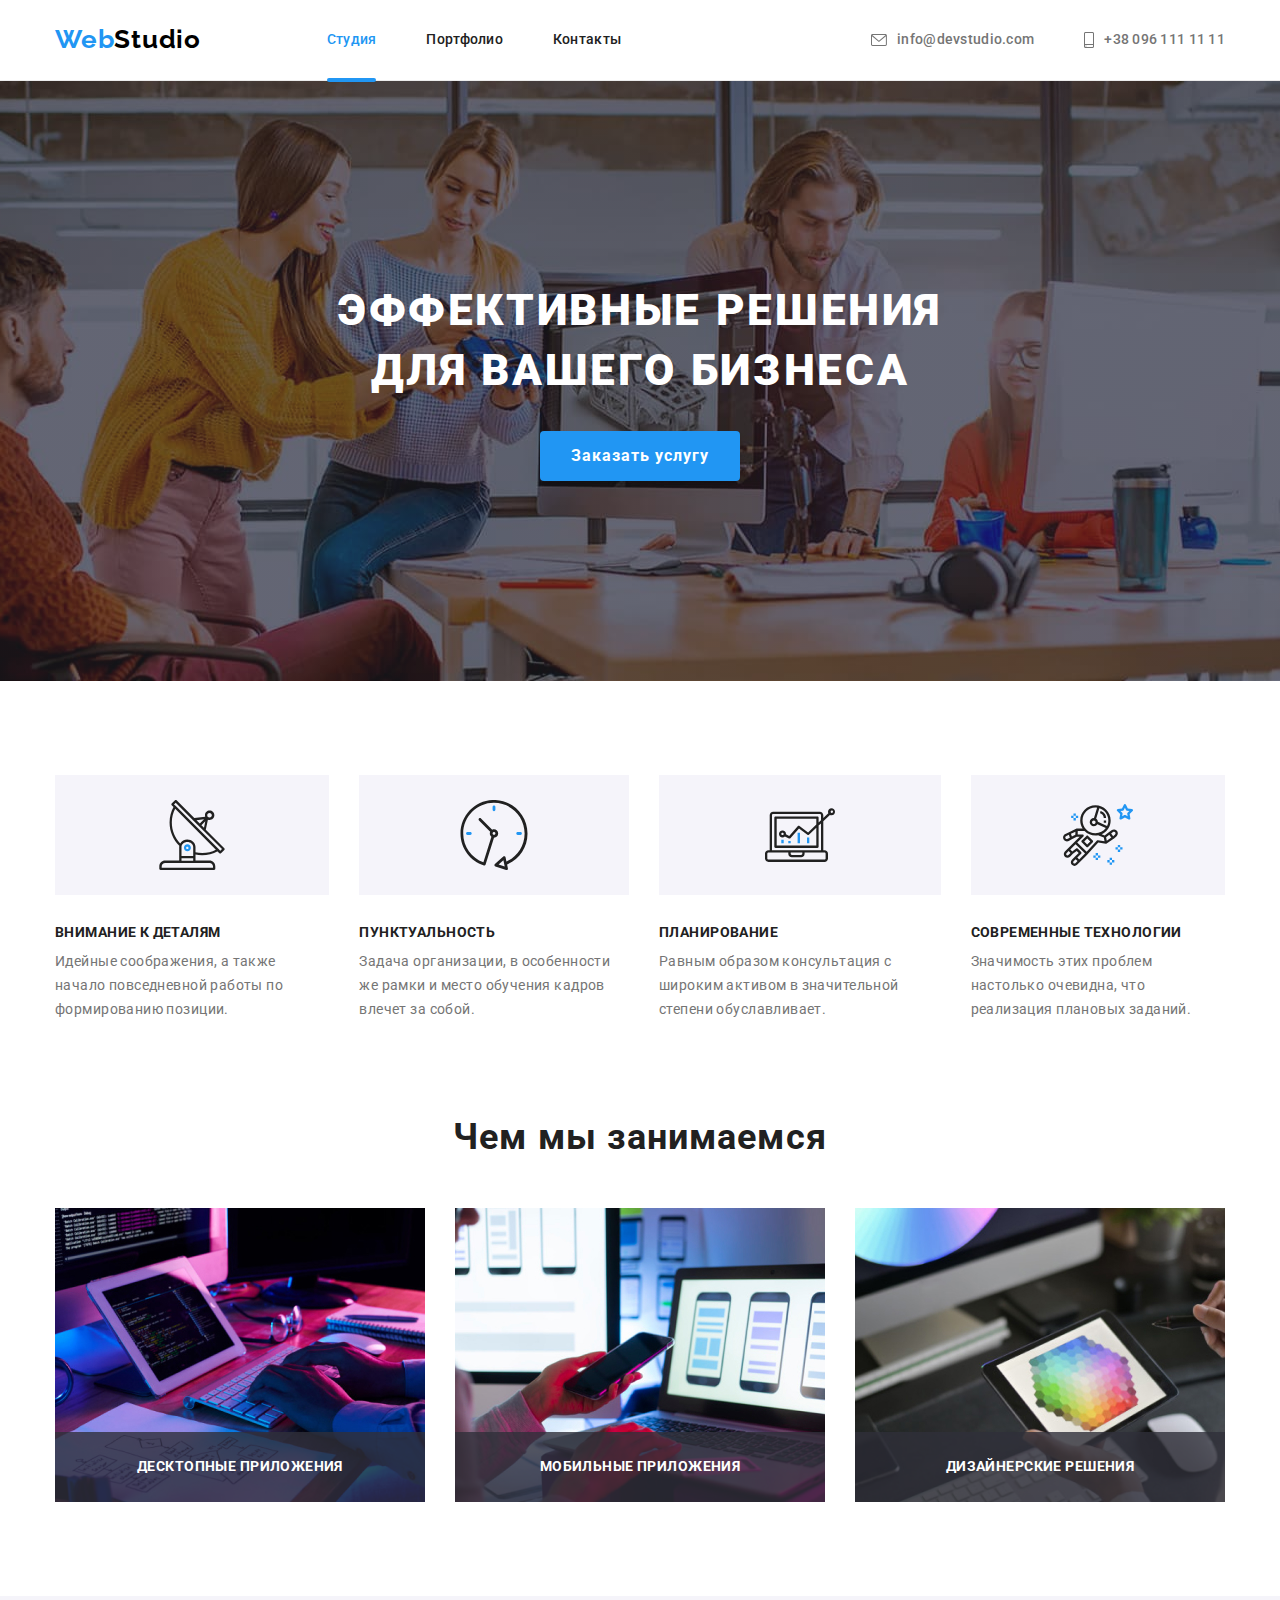
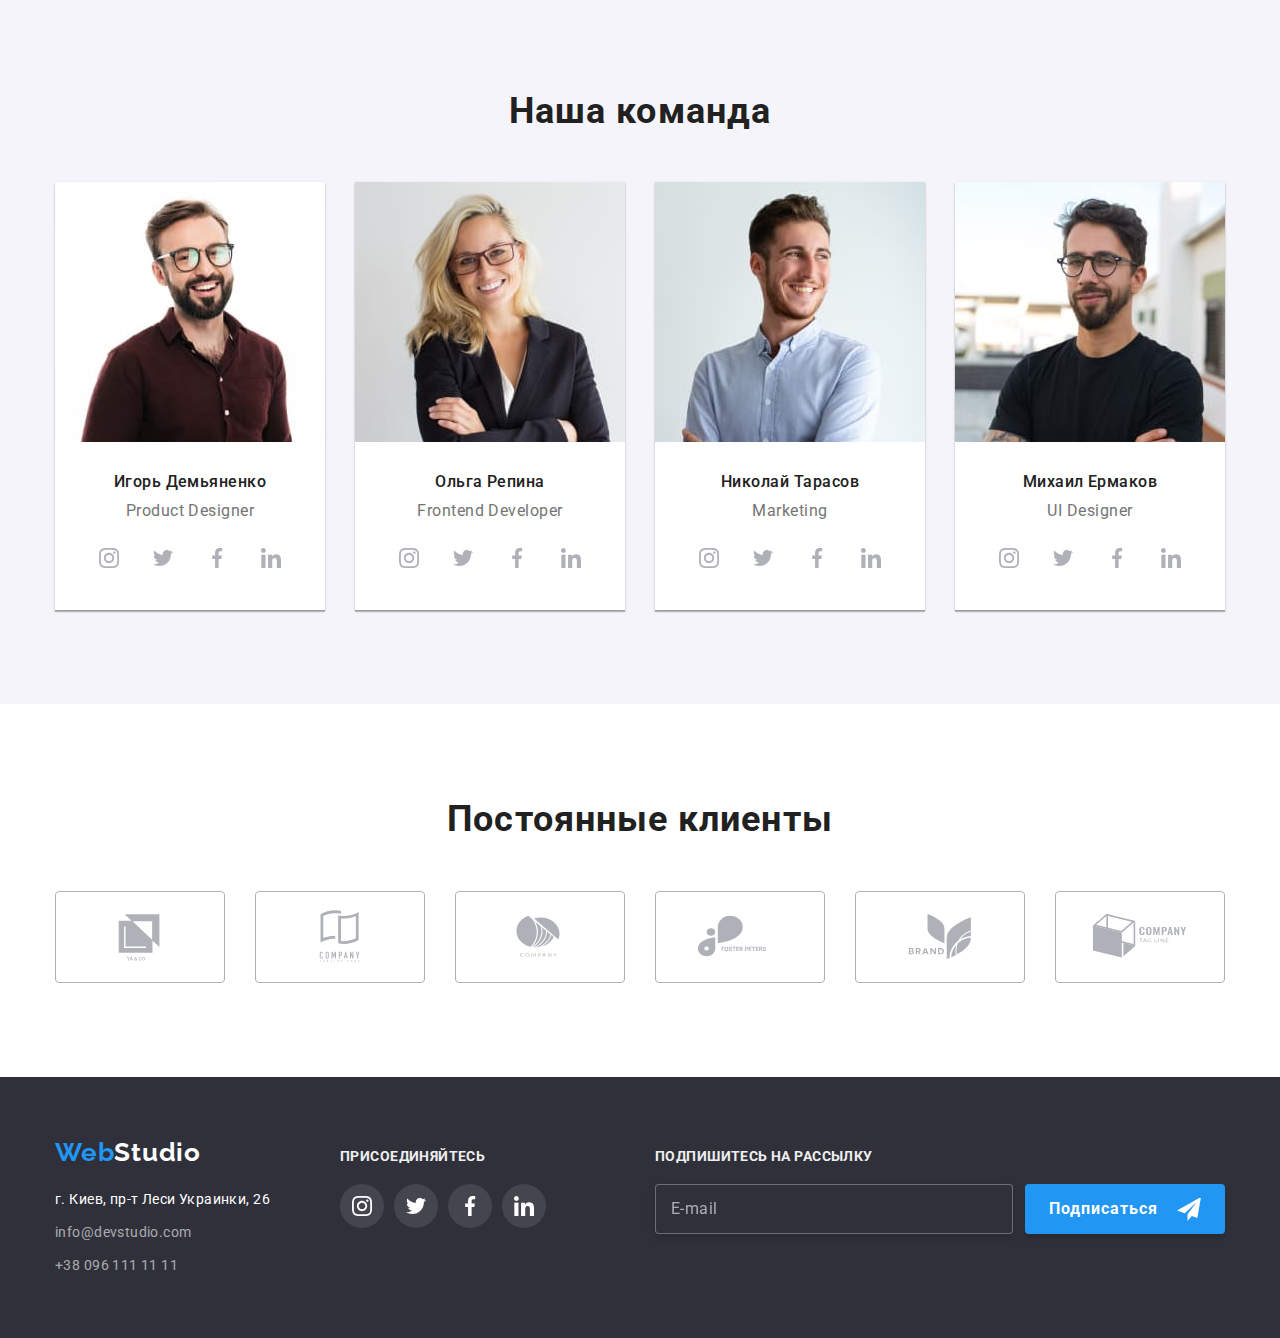
==== commit 85b86b9f: "nav" ====
--- a/index.html
+++ b/index.html
@@ -24,6 +24,7 @@
                         <li class="nav__item"><a class="nav__link" href="#" >Контакты</a></li>
                     </ul>
                 </nav>
+                <div class="mobile-contacts">
                 <ul class="contacts">
                     <li class="contacts__item">
                         <a class="contacts__link menu-tel" href="tel:+380961111111">
@@ -48,6 +49,8 @@
                     <li class="soc-mobile_item"> <a class="soc-mobile_link" href="#">Facebook</a> </li>
                     <li class="soc-mobile_item"> <a class="soc-mobile_link" href="#">LinkedIn</a> </li>
                 </ul>
+
+                </div>
                 
                 
                 
--- a/sass/main.min.css
+++ b/sass/main.min.css
@@ -1 +1 @@
-body{background-color:#fff;color:#757575;font-family:"Roboto",sans-serif}.container{margin-left:auto;margin-right:auto;padding-left:15px;padding-right:15px}@media screen and (min-width: 768px){.container{width:768px}}@media screen and (min-width: 1200px){.container{width:1200px}}.section{padding:60px 0}@media screen and (min-width: 1200px){.section{padding:94px 0}}.section--no-padding-top{padding-top:0}@media screen and (max-width: 1200px){.section--no-padding-top{display:none}}.section--team-background{background-color:#f5f4fa}ul{list-style:none;margin:0;padding:0}h1,h2,h3,p{padding:0;margin:0}img{display:block;width:100%;height:auto}.section__title{font-weight:700;font-size:28px;line-height:1.18;text-align:center;letter-spacing:.03em;color:#212121;margin-bottom:30px}@media screen and (min-width: 1200px){.section__title{font-size:36px;line-height:1.17;letter-spacing:.03em;margin-bottom:50px}}.visually-hidden{position:absolute;width:1px;height:1px;margin:-1px;border:0;padding:0;white-space:nowrap;-webkit-clip-path:inset(100%);clip-path:inset(100%);clip:rect(0 0 0 0);overflow:hidden}.logo{color:#000;font-family:"Raleway";font-weight:700;font-size:26px;line-height:1.2;letter-spacing:.03em;text-decoration:none;transition:color 250ms cubic-bezier(0.4, 0, 0.2, 1)}.logo:hover,.logo:focus{color:#2196f3}.logo__web{color:#2196f3}.logo--foot{color:#fff}.button{font-family:inherit;font-weight:700;font-size:16px;line-height:1.88;letter-spacing:.06em;border:rgba(0,0,0,0);border-radius:4px;width:200px;height:50px;box-shadow:0px 4px 4px rgba(0,0,0,.15);color:#fff;background-color:#2196f3;cursor:pointer}.button:hover,.button:focus{background-color:#188ce8}.form__button{display:block;margin:0 auto}.subscribe__button{display:flex;align-items:center;justify-content:space-evenly;margin:auto}@media screen and (min-width: 1200px){.subscribe__button{margin-left:12px}}.order__button{transition:background-color 250ms cubic-bezier(0.4, 0, 0.2, 1)}.social{display:flex;justify-content:center}.social__item{width:44px;height:44px}.social__item:not(:last-child){margin-right:10px}.social__link{display:flex;justify-content:center;align-items:center;width:100%;height:100%;border-radius:50%;background:rgba(255,255,255,.1);color:#afb1b8}.social__link:hover,.social__link:focus{background-color:#2196f3;color:#fff}.social__link--team{transition:background-color 250ms cubic-bezier(0.4, 0, 0.2, 1),color 250ms cubic-bezier(0.4, 0, 0.2, 1)}.social__icon--team{fill:currentColor}.social-title{font-weight:700;font-size:14px;line-height:1.1;letter-spacing:.03em;text-transform:uppercase;color:#eee;margin-bottom:20px}@media screen and (min-width: 1200px){.social-title{text-align:start}}@media screen and (min-width: 1200px){.footer__social{margin-bottom:0}}.social__link--footer{fill:#fff;transition:background-color 250ms cubic-bezier(0.4, 0, 0.2, 1)}@media screen and (min-width: 1200px){.sb-social{text-align:start}}.header{border-bottom-width:1px;border-bottom-style:solid;border-bottom-color:#ececec}.header__container{position:relative;display:flex;align-items:center;justify-content:space-between;height:60px}@media screen and (min-width: 768px){.header__container{height:80px}}.nav{display:block}@media screen and (max-width: 767px){.nav{margin-bottom:270px}}@media screen and (min-width: 768px){.nav{display:flex}}.nav__link{font-weight:500;font-size:40px;line-height:47px;letter-spacing:.02em;text-decoration:none;color:#212121;display:block;transition:color 250ms cubic-bezier(0.4, 0, 0.2, 1);padding-top:16px;padding-bottom:16px}@media screen and (min-width: 768px){.nav__link{font-size:14px;line-height:1.1;position:relative}}.nav__link:hover,.nav__link:focus{color:#2196f3}@media screen and (min-width: 768px){.nav__item:not(:first-child){margin-left:50px}}.nav__link--current{color:#2196f3}.nav__link--current::after{content:"";display:block;width:100%;height:4px;border-radius:2px;background-color:#2196f3;position:absolute;left:0;bottom:-18px}@media screen and (max-width: 767px){.nav__link--current::after{display:none}}@media screen and (min-width: 768px){.contacts{margin-left:84px}}@media screen and (min-width: 1200px){.contacts{display:flex;flex-direction:row-reverse;margin-left:250px}}.menu-tel{font-size:34px;line-height:40px;letter-spacing:.02em;text-decoration:none;color:#2196f3}@media screen and (min-width: 768px){.menu-tel{font-weight:500;font-size:14px;line-height:1.1;letter-spacing:.02em;color:#757575}}.menu-email{font-weight:500;font-size:24px;line-height:1.1;letter-spacing:.02em;color:#757575;text-decoration:none}@media screen and (min-width: 768px){.menu-email{font-size:14px}}.contacts__link{transition:color 250ms cubic-bezier(0.4, 0, 0.2, 1)}.contacts__link:hover,.contacts__link:focus{color:#2196f3}@media screen and (min-width: 768px)and (max-width: 1199px){.contacts__link{display:flex;align-items:center}}@media screen and (min-width: 1200px){.contacts__link{display:flex;align-items:center;padding-top:32px;padding-bottom:32px}}.contacts__icon{display:none}@media screen and (min-width: 768px){.contacts__icon{display:block;margin-right:10px;fill:currentColor}}@media screen and (min-width: 1200px){.contacts__item+.contacts__item{margin-right:50px}}.contacts__item:not(:first-child){margin-top:32px}@media screen and (min-width: 768px)and (max-width: 1199px){.contacts__item:not(:first-child){margin-top:10px}}@media screen and (min-width: 1200px){.contacts__item:not(:first-child){margin-top:0}}.menu-mobile-container{z-index:100}@media screen and (min-width: 768px){.menu-mobile-container{display:flex;align-items:center}}@media screen and (max-width: 767px){.menu-mobile-container{display:none;position:absolute;left:0;top:0;width:100%;background-color:#fff;padding:20px;font-size:20px}}.menu-mobile-container.is-open{display:block}@media screen and (min-width: 768px){.menu-mobile-container.is-open{display:flex}}.btn-menu-mobile{display:inline-flex;margin:0;padding:0;background-color:rgba(0,0,0,0);border:none;z-index:100}@media screen and (min-width: 768px){.btn-menu-mobile{display:none}}.btn-menu-mobile:hover,.btn-menu-mobile:focus{fill:#2196f3}.btn-menu-mobile .icon-close-mobile{display:none}.btn-menu-mobile.is-open .icon-close-mobile{display:block}.btn-menu-mobile.is-open .icon-menu-mobile{display:none}.soc-mobile{display:flex;align-items:center;justify-content:center;margin-top:64px;margin-bottom:28px}@media screen and (min-width: 768px){.soc-mobile{display:none}}.soc-mobile_link{font-size:18px;line-height:1.22;letter-spacing:.02em;text-decoration:none;margin-top:auto;color:#2196f3}.soc-mobile_item:not(:last-child){border-right:1px solid rgba(33,33,33,.2)}.soc-mobile_item{padding:0 5px}.order{padding-top:118px;padding-bottom:198px;background-color:#c4c4c4;background-image:linear-gradient(to top, rgba(47, 48, 58, 0.4), rgba(47, 48, 58, 0.4)),url(../images/index/bg-img/img-bg-mobile.jpg);background-repeat:no-repeat;background-size:cover;background-position:center;text-align:center}@media screen and (min-width: 1200px){.order{padding-top:200px;padding-bottom:280px}}@media(min-device-pixel-ratio: 2),(-webkit-min-device-pixel-ratio: 2),(min-resolution: 192dpi),(min-resolution: 2dppx){.order{background-image:linear-gradient(to top, rgba(47, 48, 58, 0.4), rgba(47, 48, 58, 0.4)),url(../images/index/bg-img/img-bg-mobile@2.jpg)}}.order__title{font-weight:900;font-size:26px;line-height:1.62;text-align:center;letter-spacing:.06em;text-transform:uppercase;color:#fff;margin-bottom:30px}@media screen and (min-width: 1200px){.order__title{font-size:44px;line-height:1.36}}@media(min-width: 767px){.order{background-image:linear-gradient(to top, rgba(47, 48, 58, 0.4), rgba(47, 48, 58, 0.4)),url(../images/index/bg-img/img-bg-tablet.jpg)}}@media(min-width: 767px)and (min-device-pixel-ratio: 2),(min-width: 767px)and (-webkit-min-device-pixel-ratio: 2),(min-width: 767px)and (min-resolution: 192dpi),(min-width: 767px)and (min-resolution: 2dppx){.order{background-image:linear-gradient(to top, rgba(47, 48, 58, 0.4), rgba(47, 48, 58, 0.4)),url(../images/index/bg-img/img-bg-tablet@2x.jpg)}}@media(min-width: 1200px){.order{background-image:linear-gradient(to top, rgba(47, 48, 58, 0.4), rgba(47, 48, 58, 0.4)),url(../images/index/bg-img/img-bg-desctop.jpg)}}@media(min-width: 1200px)and (min-device-pixel-ratio: 2),(min-width: 1200px)and (-webkit-min-device-pixel-ratio: 2),(min-width: 1200px)and (min-resolution: 192dpi),(min-width: 1200px)and (min-resolution: 2dppx){.order{background-image:linear-gradient(to top, rgba(47, 48, 58, 0.4), rgba(47, 48, 58, 0.4)),url(../images/index/bg-img/img-bg-desctop@2.jpg)}}.properties__title{font-weight:700;font-size:14px;line-height:1.1;letter-spacing:.03em;text-transform:uppercase;color:#212121}@media screen and (max-width: 767px){.properties__title{text-align:center}}.properties__text{font-size:14px;line-height:1.71;letter-spacing:.03em;color:#757575;margin-bottom:0px;margin-top:10px}@media screen and (min-width: 768px){.properties{display:flex;flex-wrap:wrap;margin:-15px}}@media screen and (min-width: 1200px){.properties{flex-wrap:nowrap;margin:0}}@media screen and (min-width: 768px)and (max-width: 1199px){.properties__item{width:calc((100% - 60px)/2);margin:15px}}@media screen and (max-width: 767px){.properties__item:not(:last-child){margin-bottom:30px}}@media screen and (min-width: 1200px){.properties__item:not(:last-child){margin-right:30px}}.properties__box{height:120px;background-color:#f5f4fa;margin-bottom:30px;display:flex;align-items:center;justify-content:center}.work{display:flex}.work__text{font-weight:700;font-size:14px;line-height:1.1;letter-spacing:.03em;text-transform:uppercase;position:absolute;left:0;bottom:0;color:#fff;display:flex;width:370px;height:70px;justify-content:center;align-items:center;background:rgba(47,48,58,.8)}.work__item{position:relative;transition:transform 250ms cubic-bezier(0.4, 0, 0.2, 1)}.work__item:not(:last-child){margin-right:30px}.work__item:hover{transform:scale(1.1)}.our-team{text-align:center}@media screen and (min-width: 768px){.our-team{display:flex;justify-content:space-between;flex-wrap:wrap;margin:-15px}}@media screen and (min-width: 1200px){.our-team{flex-wrap:nowrap;margin:0}}.our-team__item{box-shadow:0px 1px 3px rgba(0,0,0,.12),0px 1px 1px rgba(0,0,0,.14),0px 2px 1px rgba(0,0,0,.2);background-color:#fff}@media screen and (max-width: 767px){.our-team__item:not(:last-child){margin-bottom:30px}}@media screen and (min-width: 768px)and (max-width: 1199px){.our-team__item{width:calc((100% - 60px)/2);margin:15px}}.our-team__post{padding-top:30px;padding-bottom:24px}@media screen and (min-width: 1200px){.our-team__post{padding-top:30px;padding-bottom:30px}}.our-team__title{font-weight:500;font-size:16px;line-height:1.2;letter-spacing:.03em;color:#212121;margin-bottom:10px}.our-team__text{font-size:16px;line-height:1.2;letter-spacing:.03em;color:#757575;margin-bottom:16px}.clients{justify-content:center}@media screen and (max-width: 767px){.clients{display:flex;flex-wrap:wrap;margin:-15px}}@media screen and (min-width: 768px)and (max-width: 1199px){.clients{display:flex;flex-wrap:wrap;margin:-15px}}@media screen and (min-width: 1200px){.clients{display:flex;flex-wrap:wrap}}.clients__item{width:170px;height:92px}@media screen and (min-width: 1200px){.clients__item:not(:last-child){margin-right:30px}}@media screen and (max-width: 767px){.clients__item{width:calc((100% - 60px)/2);margin:15px}}@media screen and (min-width: 768px)and (max-width: 1199px){.clients__item{width:calc((100% - 90px)/3);margin:15px}}.clients__link{display:flex;justify-content:center;align-items:center;width:100%;height:100%;border:1px solid #afb1b8;border-radius:4px;color:#afb1b8;transition:color 250ms cubic-bezier(0.4, 0, 0.2, 1),transform 250ms cubic-bezier(0.4, 0, 0.2, 1)}.clients__link:hover,.clients__link:focus{border-color:#2196f3;color:#2196f3;transform:scale(1.1)}.clients__icon{width:106px;height:60px;fill:currentColor}.filtr{display:flex;flex-wrap:wrap;margin-bottom:40px}@media screen and (min-width: 768px){.filtr{justify-content:center;margin-bottom:30px;flex-wrap:nowrap}}@media screen and (min-width: 1200px){.filtr{justify-content:center;margin-bottom:50px;flex-wrap:nowrap}}.filtr .filtr__item:not(:last-child){margin-right:8px}.filtr .filtr__item:nth-child(-n+3){margin-bottom:15px}@media screen and (min-width: 768px){.filtr .filtr__item:nth-child(-n+3){margin-bottom:0}}.filtr .filtr__btn{font-family:inherit;font-weight:500;font-size:16px;line-height:1.62;text-align:center;letter-spacing:.03em;color:#212121;cursor:pointer;background:#f5f4fa;border:#f5f4fa;height:38px;border-radius:4px;padding:6px 22px;transition:background-color 250ms cubic-bezier(0.4, 0, 0.2, 1),box-shadow 250ms cubic-bezier(0.4, 0, 0.2, 1),transform 250ms cubic-bezier(0.4, 0, 0.2, 1),color 250ms cubic-bezier(0.4, 0, 0.2, 1)}.filtr .filtr__btn:hover,.filtr .filtr__btn:focus{background-color:#2196f3;color:#fff;box-shadow:0px 3px 1px rgba(0,0,0,.1),0px 1px 2px rgba(0,0,0,.08),0px 2px 2px rgba(0,0,0,.12);outline:none;transform:scale(1.1)}@media screen and (min-width: 768px){.gallery{display:flex;flex-wrap:wrap}}@media screen and (min-width: 1200px){.gallery{display:flex;flex-wrap:wrap}}.gallery .gallery__item:not(:last-child){margin-bottom:30px}@media screen and (min-width: 768px)and (max-width: 1199px){.gallery .gallery__item:not(:last-child){margin-bottom:15px}}@media screen and (min-width: 768px)and (max-width: 1199px){.gallery .gallery__item{width:calc((100% - 60px)/2);margin:15px}}@media screen and (min-width: 1200px){.gallery .gallery__item{margin-right:30px;margin-bottom:30px}.gallery .gallery__item:nth-child(3n){margin-right:0}.gallery .gallery__item:nth-last-child(-n+3){margin-bottom:0}}@media screen and (min-width: 768px)and (max-width: 1199px){.gallery .gallery__item:last-child{margin-bottom:0}}@media screen and (min-width: 1200px){.gallery .gallery__item:nth-child(3n){margin-right:0}}@media screen and (min-width: 1200px){.gallery .gallery__item:nth-last-child(-n+3){margin-bottom:0}}.gallery .gallery__link{display:flex;flex-direction:column;text-decoration:none;transition:box-shadow 250ms cubic-bezier(0.4, 0, 0.2, 1)}.gallery .gallery__link:hover,.gallery .gallery__link:focus{box-shadow:0px 1px 1px rgba(0,0,0,.12),0px 4px 4px rgba(0,0,0,.06),1px 4px 6px rgba(0,0,0,.16)}.gallery .gallery__title{font-weight:700;font-size:18px;line-height:2;letter-spacing:.06em;color:#212121}.gallery .gallery__text{font-size:16px;line-height:1.88;letter-spacing:.03em;color:#757575;margin-top:4px}.gallery .gallery__border{padding:20px 24px;flex-grow:1;border-right-width:1px;border-right-style:solid;border-right-color:#eee;border-bottom-width:1px;border-bottom-style:solid;border-bottom-color:#eee;border-left-width:1px;border-left-style:solid;border-left-color:#eee}.gallery__overlay{position:relative;overflow:hidden}.overlay__text{color:#fff;font-size:18px;line-height:1.55;letter-spacing:.03em;padding:77px 24px;position:absolute;top:0;left:0;width:100%;height:100%;background-color:rgba(33,150,243,.9);transform:translateY(100%);transition:transform 250ms linear}.gallery__link:hover .overlay__text,.gallery__link:focus .overlay__text{transform:translateY(0)}@media screen and (min-width: 768px){.overlay__text{padding-top:49px}}@media screen and (min-width: 1200px){.overlay__text{padding:63px 24px}}.footer{background-color:#2f303a;padding-top:60px;padding-bottom:60px}.footer .footer__address{margin-bottom:60px}@media screen and (min-width: 768px){.footer .footer__address{margin-bottom:0}}@media screen and (min-width: 1200px){.footer .footer__address{margin-right:70px;margin-bottom:0}}.footer-container{text-align:center}@media screen and (min-width: 1200px){.footer-container{display:flex;align-items:baseline;justify-content:space-between}}.footer__tablet{margin-bottom:60px}@media screen and (min-width: 768px){.footer__tablet{display:flex;justify-content:space-around;align-items:baseline}}@media screen and (min-width: 1200px){.footer__tablet{text-align:start;margin-bottom:0}}.address{margin-top:20px;padding-bottom:0}.address .address__item:not(:last-child){margin-bottom:9px}.address .address__map{font-style:normal;font-size:14px;line-height:1.71;letter-spacing:.03em;color:#fff;text-decoration:none;transition:color 250ms cubic-bezier(0.4, 0, 0.2, 1)}.address .address__map:hover,.address .address__map:focus{color:#2196f3}.address .address__contacts{font-style:normal;font-size:14px;line-height:1.71;letter-spacing:.03em;color:rgba(255,255,255,.6);text-decoration:none;transition:color 250ms cubic-bezier(0.4, 0, 0.2, 1)}.address .address__contacts:hover,.address .address__contacts:focus{color:#2196f3}.backdrop{position:fixed;z-index:100;top:0;left:0;width:100%;height:100%;background-color:rgba(0,0,0,.2);opacity:1;transition:opacity 250ms cubic-bezier(0.4, 0, 0.2, 1)}.backdrop.is-hidden{opacity:0;pointer-events:none}.modal{position:relative;background:#fff;box-shadow:0px 1px 3px rgba(0,0,0,.12),0px 1px 1px rgba(0,0,0,.14),0px 2px 1px rgba(0,0,0,.2);border-radius:4px}@media screen and (min-width: 480px){.modal{width:450px;height:609px;top:50%;left:50%;transform:scale(1) translate(-50%, -50%)}}@media screen and (min-width: 1200px){.modal{width:528px;height:581px}}.backdrop.is-hidden .modal{transform:scale(1.1) translate(-50%, -50%)}.button-close{width:30px;height:30px;position:absolute;top:8px;right:8px;padding:0;background:#fff;border:1px solid rgba(0,0,0,.1);border-radius:50%;transform:scale(1);transition:transform 250ms cubic-bezier(0.4, 0, 0.2, 1)}.button-close:hover{transform:scale(1.1);cursor:pointer}.icon-close{display:block;margin:0 auto;transition:fill 250ms cubic-bezier(0.4, 0, 0.2, 1)}.icon-close:hover{fill:#2196f3}.form{padding:40px}.form .form__title{font-weight:700;font-size:20px;line-height:1.15;text-align:center;margin-bottom:12px;color:#212121}.form .form__field{margin-bottom:10px;position:relative}.form .form__lable{font-size:12px;line-height:1.17;letter-spacing:.01em;margin-bottom:4px}.form .form__input{width:100%;height:40px;border:1px solid rgba(33,33,33,.2);box-sizing:border-box;border-radius:4px;font-size:inherit;padding:12px;padding-left:42px;outline:none;transition:border-color 250ms cubic-bezier(0.4, 0, 0.2, 1)}.form .form__input:focus+.form__icon{fill:#2196f3}.form .form__input:focus{border-color:#2196f3}.form .form__input::-moz-placeholder{font-size:14px;line-height:1.14;letter-spacing:.01em;color:rgba(117,117,117,.5)}.form .form__input:-ms-input-placeholder{font-size:14px;line-height:1.14;letter-spacing:.01em;color:rgba(117,117,117,.5)}.form .form__input::placeholder{font-size:14px;line-height:1.14;letter-spacing:.01em;color:rgba(117,117,117,.5)}.form .form__icon{position:absolute;top:30px;left:12px;fill:#212121;transition:fill 250ms cubic-bezier(0.4, 0, 0.2, 1)}.form .form__textarea{height:120px;padding:12px 16px;resize:none}.checkbox{display:flex;z-index:200;align-items:center;justify-content:center;font-size:12px;line-height:1.71;color:#757575;margin-bottom:30px;margin-top:20px}@media screen and (min-width: 1200px){.checkbox{font-size:14px}}.checkbox .checkbox__icon{display:block;width:16px;height:15px;border:2px solid #212121;border-radius:2px;transition:border-color 250ms cubic-bezier(0.4, 0, 0.2, 1),background-color 250ms cubic-bezier(0.4, 0, 0.2, 1);margin-right:8px}.checkbox .checkbox__contract{display:contents;margin-left:2px;color:#2196f3}.checkbox__input:checked+.checkbox__icon{background-color:#2196f3;background-image:url(../images/icons/check.svg);background-size:contain;background-repeat:no-repeat;background-position:center;border-color:#2196f3}@media screen and (min-width: 1200px){.subscribe{display:flex;justify-content:center}}.subscribe .subscribe__input{width:100%;height:50px;padding-left:15px;padding-right:15px;border:1px solid rgba(255,255,255,.3);filter:drop-shadow(0px 4px 4px rgba(0, 0, 0, 0.15));border-radius:4px;background-color:#2f303a;color:#fff;margin-bottom:20px;z-index:1}@media screen and (min-width: 480px){.subscribe .subscribe__input{width:450px}}@media screen and (min-width: 1200px){.subscribe .subscribe__input{width:358px;margin-bottom:0}}.subscribe .subscribe__input:focus{color:#fff;background-color:#2f303a}.subscribe .subscribe__input::-moz-placeholder{font-size:16px;line-height:1.25;letter-spacing:.03em;color:rgba(255,255,255,.6)}.subscribe .subscribe__input:-ms-input-placeholder{font-size:16px;line-height:1.25;letter-spacing:.03em;color:rgba(255,255,255,.6)}.subscribe .subscribe__input::placeholder{font-size:16px;line-height:1.25;letter-spacing:.03em;color:rgba(255,255,255,.6)}/*# sourceMappingURL=main.min.css.map */+body{background-color:#fff;color:#757575;font-family:"Roboto",sans-serif}.container{margin-left:auto;margin-right:auto;padding-left:15px;padding-right:15px}@media screen and (min-width: 768px){.container{width:768px}}@media screen and (min-width: 1200px){.container{width:1200px}}.section{padding:60px 0}@media screen and (min-width: 1200px){.section{padding:94px 0}}.section--no-padding-top{padding-top:0}@media screen and (max-width: 1200px){.section--no-padding-top{display:none}}.section--team-background{background-color:#f5f4fa}ul{list-style:none;margin:0;padding:0}h1,h2,h3,p{padding:0;margin:0}img{display:block;width:100%;height:auto}.section__title{font-weight:700;font-size:28px;line-height:1.18;text-align:center;letter-spacing:.03em;color:#212121;margin-bottom:30px}@media screen and (min-width: 1200px){.section__title{font-size:36px;line-height:1.17;letter-spacing:.03em;margin-bottom:50px}}.visually-hidden{position:absolute;width:1px;height:1px;margin:-1px;border:0;padding:0;white-space:nowrap;-webkit-clip-path:inset(100%);clip-path:inset(100%);clip:rect(0 0 0 0);overflow:hidden}.logo{color:#000;font-family:"Raleway";font-weight:700;font-size:26px;line-height:1.2;letter-spacing:.03em;text-decoration:none;transition:color 250ms cubic-bezier(0.4, 0, 0.2, 1)}.logo:hover,.logo:focus{color:#2196f3}.logo__web{color:#2196f3}.logo--foot{color:#fff}.button{font-family:inherit;font-weight:700;font-size:16px;line-height:1.88;letter-spacing:.06em;border:rgba(0,0,0,0);border-radius:4px;width:200px;height:50px;box-shadow:0px 4px 4px rgba(0,0,0,.15);color:#fff;background-color:#2196f3;cursor:pointer}.button:hover,.button:focus{background-color:#188ce8}.form__button{display:block;margin:0 auto}.subscribe__button{display:flex;align-items:center;justify-content:space-evenly;margin:auto}@media screen and (min-width: 1200px){.subscribe__button{margin-left:12px}}.order__button{transition:background-color 250ms cubic-bezier(0.4, 0, 0.2, 1)}.social{display:flex;justify-content:center}.social__item{width:44px;height:44px}.social__item:not(:last-child){margin-right:10px}.social__link{display:flex;justify-content:center;align-items:center;width:100%;height:100%;border-radius:50%;background:rgba(255,255,255,.1);color:#afb1b8}.social__link:hover,.social__link:focus{background-color:#2196f3;color:#fff}.social__link--team{transition:background-color 250ms cubic-bezier(0.4, 0, 0.2, 1),color 250ms cubic-bezier(0.4, 0, 0.2, 1)}.social__icon--team{fill:currentColor}.social-title{font-weight:700;font-size:14px;line-height:1.1;letter-spacing:.03em;text-transform:uppercase;color:#eee;margin-bottom:20px}@media screen and (min-width: 1200px){.social-title{text-align:start}}@media screen and (min-width: 1200px){.footer__social{margin-bottom:0}}.social__link--footer{fill:#fff;transition:background-color 250ms cubic-bezier(0.4, 0, 0.2, 1)}@media screen and (min-width: 1200px){.sb-social{text-align:start}}.header{border-bottom-width:1px;border-bottom-style:solid;border-bottom-color:#ececec}.header__container{position:relative;display:flex;align-items:center;justify-content:space-between;height:60px}@media screen and (min-width: 768px){.header__container{height:80px}}.nav{display:block}@media screen and (min-width: 768px){.nav{display:flex}}.nav__link{font-weight:500;font-size:40px;line-height:47px;letter-spacing:.02em;text-decoration:none;color:#212121;display:block;transition:color 250ms cubic-bezier(0.4, 0, 0.2, 1);padding-top:16px;padding-bottom:16px}@media screen and (min-width: 768px){.nav__link{font-size:14px;line-height:1.1;position:relative}}.nav__link:hover,.nav__link:focus{color:#2196f3}@media screen and (min-width: 768px){.nav__item:not(:first-child){margin-left:50px}}.nav__link--current{color:#2196f3}.nav__link--current::after{content:"";display:block;width:100%;height:4px;border-radius:2px;background-color:#2196f3;position:absolute;left:0;bottom:-18px}@media screen and (max-width: 767px){.nav__link--current::after{display:none}}@media screen and (min-width: 768px){.contacts{margin-left:84px}}@media screen and (min-width: 1200px){.contacts{display:flex;flex-direction:row-reverse;margin-left:250px}}.menu-tel{font-size:34px;line-height:40px;letter-spacing:.02em;text-decoration:none;color:#2196f3}@media screen and (min-width: 768px){.menu-tel{font-weight:500;font-size:14px;line-height:1.1;letter-spacing:.02em;color:#757575}}.menu-email{font-weight:500;font-size:24px;line-height:1.1;letter-spacing:.02em;color:#757575;text-decoration:none}@media screen and (min-width: 768px){.menu-email{font-size:14px}}.contacts__link{transition:color 250ms cubic-bezier(0.4, 0, 0.2, 1)}.contacts__link:hover,.contacts__link:focus{color:#2196f3}@media screen and (min-width: 768px)and (max-width: 1199px){.contacts__link{display:flex;align-items:center}}@media screen and (min-width: 1200px){.contacts__link{display:flex;align-items:center;padding-top:32px;padding-bottom:32px}}.contacts__icon{display:none}@media screen and (min-width: 768px){.contacts__icon{display:block;margin-right:10px;fill:currentColor}}@media screen and (min-width: 1200px){.contacts__item+.contacts__item{margin-right:50px}}.contacts__item:not(:first-child){margin-top:32px}@media screen and (min-width: 768px)and (max-width: 1199px){.contacts__item:not(:first-child){margin-top:10px}}@media screen and (min-width: 1200px){.contacts__item:not(:first-child){margin-top:0}}.menu-mobile-container{z-index:100}@media screen and (min-width: 768px){.menu-mobile-container{display:flex;align-items:center}}@media screen and (max-width: 767px){.menu-mobile-container{display:none;position:fixed;left:0;top:0;width:100%;background-color:#fff;padding:20px;font-size:20px}}.menu-mobile-container.is-open{display:flex;flex-direction:column;justify-content:space-between}@media screen and (min-width: 768px){.menu-mobile-container.is-open{display:flex}}.btn-menu-mobile{display:inline-flex;margin:0;padding:0;background-color:rgba(0,0,0,0);border:none;z-index:100}@media screen and (min-width: 768px){.btn-menu-mobile{display:none}}.btn-menu-mobile:hover,.btn-menu-mobile:focus{fill:#2196f3}.btn-menu-mobile .icon-close-mobile{display:none}.btn-menu-mobile.is-open .icon-close-mobile{display:block}.btn-menu-mobile.is-open .icon-menu-mobile{display:none}.soc-mobile{display:flex;align-items:center;justify-content:center;margin-top:64px}@media screen and (min-width: 768px){.soc-mobile{display:none}}.soc-mobile_link{font-size:18px;line-height:1.22;letter-spacing:.02em;text-decoration:none;margin-top:auto;color:#2196f3}.soc-mobile_item:not(:last-child){border-right:1px solid rgba(33,33,33,.2)}.soc-mobile_item{padding:0 5px}.order{padding-top:118px;padding-bottom:118px;background-color:#c4c4c4;background-image:linear-gradient(to top, rgba(47, 48, 58, 0.4), rgba(47, 48, 58, 0.4)),url(../images/index/bg-img/img-bg-mobile.jpg);background-repeat:no-repeat;background-size:cover;background-position:center;text-align:center}@media screen and (min-width: 1200px){.order{max-width:1600px;margin-left:auto;margin-right:auto;padding-top:200px;padding-bottom:200px}}@media(min-device-pixel-ratio: 2),(-webkit-min-device-pixel-ratio: 2),(min-resolution: 192dpi),(min-resolution: 2dppx){.order{background-image:linear-gradient(to top, rgba(47, 48, 58, 0.4), rgba(47, 48, 58, 0.4)),url(../images/index/bg-img/img-bg-mobile@2.jpg)}}.order__title{font-weight:900;font-size:26px;line-height:1.62;text-align:center;letter-spacing:.06em;text-transform:uppercase;color:#fff;margin-bottom:30px}@media screen and (min-width: 1200px){.order__title{font-size:44px;line-height:1.36}}@media(min-width: 767px){.order{background-image:linear-gradient(to top, rgba(47, 48, 58, 0.4), rgba(47, 48, 58, 0.4)),url(../images/index/bg-img/img-bg-tablet.jpg)}}@media(min-width: 767px)and (min-device-pixel-ratio: 2),(min-width: 767px)and (-webkit-min-device-pixel-ratio: 2),(min-width: 767px)and (min-resolution: 192dpi),(min-width: 767px)and (min-resolution: 2dppx){.order{background-image:linear-gradient(to top, rgba(47, 48, 58, 0.4), rgba(47, 48, 58, 0.4)),url(../images/index/bg-img/img-bg-tablet@2x.jpg)}}@media(min-width: 1200px){.order{background-image:linear-gradient(to top, rgba(47, 48, 58, 0.4), rgba(47, 48, 58, 0.4)),url(../images/index/bg-img/img-bg-desctop.jpg)}}@media(min-width: 1200px)and (min-device-pixel-ratio: 2),(min-width: 1200px)and (-webkit-min-device-pixel-ratio: 2),(min-width: 1200px)and (min-resolution: 192dpi),(min-width: 1200px)and (min-resolution: 2dppx){.order{background-image:linear-gradient(to top, rgba(47, 48, 58, 0.4), rgba(47, 48, 58, 0.4)),url(../images/index/bg-img/img-bg-desctop@2.jpg)}}.properties__title{font-weight:700;font-size:14px;line-height:1.1;letter-spacing:.03em;text-transform:uppercase;color:#212121}@media screen and (max-width: 767px){.properties__title{text-align:center}}.properties__text{font-size:14px;line-height:1.71;letter-spacing:.03em;color:#757575;margin-bottom:0px;margin-top:10px}@media screen and (min-width: 768px){.properties{display:flex;flex-wrap:wrap;margin:-15px}}@media screen and (min-width: 1200px){.properties{flex-wrap:nowrap;margin:0}}@media screen and (min-width: 768px)and (max-width: 1199px){.properties__item{width:calc((100% - 60px)/2);margin:15px}}@media screen and (max-width: 767px){.properties__item:not(:last-child){margin-bottom:30px}}@media screen and (min-width: 1200px){.properties__item:not(:last-child){margin-right:30px}}.properties__box{height:120px;background-color:#f5f4fa;margin-bottom:30px;display:flex;align-items:center;justify-content:center}.work{display:flex}.work__text{font-weight:700;font-size:14px;line-height:1.1;letter-spacing:.03em;text-transform:uppercase;position:absolute;left:0;bottom:0;color:#fff;display:flex;width:370px;height:70px;justify-content:center;align-items:center;background:rgba(47,48,58,.8)}.work__item{position:relative;transition:transform 250ms cubic-bezier(0.4, 0, 0.2, 1)}.work__item:not(:last-child){margin-right:30px}.work__item:hover{transform:scale(1.1)}.our-team{text-align:center}@media screen and (min-width: 768px){.our-team{display:flex;justify-content:space-between;flex-wrap:wrap;margin:-15px}}@media screen and (min-width: 1200px){.our-team{flex-wrap:nowrap;margin:0}}.our-team__item{box-shadow:0px 1px 3px rgba(0,0,0,.12),0px 1px 1px rgba(0,0,0,.14),0px 2px 1px rgba(0,0,0,.2);background-color:#fff}@media screen and (max-width: 767px){.our-team__item:not(:last-child){margin-bottom:30px}}@media screen and (min-width: 768px)and (max-width: 1199px){.our-team__item{width:calc((100% - 60px)/2);margin:15px}}.our-team__post{padding-top:30px;padding-bottom:24px}@media screen and (min-width: 1200px){.our-team__post{padding-top:30px;padding-bottom:30px}}.our-team__title{font-weight:500;font-size:16px;line-height:1.2;letter-spacing:.03em;color:#212121;margin-bottom:10px}.our-team__text{font-size:16px;line-height:1.2;letter-spacing:.03em;color:#757575;margin-bottom:16px}.clients{justify-content:center}@media screen and (max-width: 767px){.clients{display:flex;flex-wrap:wrap;margin:-15px}}@media screen and (min-width: 768px)and (max-width: 1199px){.clients{display:flex;flex-wrap:wrap;margin:-15px}}@media screen and (min-width: 1200px){.clients{display:flex;flex-wrap:wrap}}.clients__item{width:170px;height:92px}@media screen and (min-width: 1200px){.clients__item:not(:last-child){margin-right:30px}}@media screen and (max-width: 767px){.clients__item{width:calc((100% - 60px)/2);margin:15px}}@media screen and (min-width: 768px)and (max-width: 1199px){.clients__item{width:calc((100% - 90px)/3);margin:15px}}.clients__link{display:flex;justify-content:center;align-items:center;width:100%;height:100%;border:1px solid #afb1b8;border-radius:4px;color:#afb1b8;transition:color 250ms cubic-bezier(0.4, 0, 0.2, 1),transform 250ms cubic-bezier(0.4, 0, 0.2, 1)}.clients__link:hover,.clients__link:focus{border-color:#2196f3;color:#2196f3;transform:scale(1.1)}.clients__icon{width:106px;height:60px;fill:currentColor}.filtr{display:flex;flex-wrap:wrap;margin-bottom:40px}@media screen and (min-width: 768px){.filtr{justify-content:center;margin-bottom:30px;flex-wrap:nowrap}}@media screen and (min-width: 1200px){.filtr{justify-content:center;margin-bottom:50px;flex-wrap:nowrap}}.filtr .filtr__item:not(:last-child){margin-right:8px}.filtr .filtr__item:nth-child(-n+3){margin-bottom:15px}@media screen and (min-width: 768px){.filtr .filtr__item:nth-child(-n+3){margin-bottom:0}}.filtr .filtr__btn{font-family:inherit;font-weight:500;font-size:16px;line-height:1.62;text-align:center;letter-spacing:.03em;color:#212121;cursor:pointer;background:#f5f4fa;border:#f5f4fa;height:38px;border-radius:4px;padding:6px 22px;transition:background-color 250ms cubic-bezier(0.4, 0, 0.2, 1),box-shadow 250ms cubic-bezier(0.4, 0, 0.2, 1),transform 250ms cubic-bezier(0.4, 0, 0.2, 1),color 250ms cubic-bezier(0.4, 0, 0.2, 1)}.filtr .filtr__btn:hover,.filtr .filtr__btn:focus{background-color:#2196f3;color:#fff;box-shadow:0px 3px 1px rgba(0,0,0,.1),0px 1px 2px rgba(0,0,0,.08),0px 2px 2px rgba(0,0,0,.12);outline:none;transform:scale(1.1)}@media screen and (min-width: 768px){.gallery{display:flex;flex-wrap:wrap;margin:-15px}}@media screen and (min-width: 1200px){.gallery{display:flex;flex-wrap:wrap}}.gallery .gallery__item:not(:last-child){margin-bottom:30px}@media screen and (min-width: 768px)and (max-width: 1199px){.gallery .gallery__item:not(:last-child){margin-bottom:15px}}@media screen and (min-width: 768px)and (max-width: 1199px){.gallery .gallery__item{width:calc((100% - 60px)/2);margin:15px}}@media screen and (min-width: 1200px){.gallery .gallery__item{margin-right:30px;margin-bottom:30px}.gallery .gallery__item:nth-child(3n){margin-right:0}.gallery .gallery__item:nth-last-child(-n+3){margin-bottom:0}}@media screen and (min-width: 1200px){.gallery .gallery__item:nth-child(3n){margin-right:0}}@media screen and (min-width: 1200px){.gallery .gallery__item:nth-last-child(-n+3){margin-bottom:0}}.gallery .gallery__link{display:flex;flex-direction:column;height:100%;text-decoration:none;transition:box-shadow 250ms cubic-bezier(0.4, 0, 0.2, 1)}.gallery .gallery__link:hover,.gallery .gallery__link:focus{box-shadow:0px 1px 1px rgba(0,0,0,.12),0px 4px 4px rgba(0,0,0,.06),1px 4px 6px rgba(0,0,0,.16)}.gallery .gallery__title{font-weight:700;font-size:18px;line-height:2;letter-spacing:.06em;color:#212121}.gallery .gallery__text{font-size:16px;line-height:1.88;letter-spacing:.03em;color:#757575;margin-top:4px}.gallery .gallery__border{padding:20px 24px;flex-grow:1;border-right-width:1px;border-right-style:solid;border-right-color:#eee;border-bottom-width:1px;border-bottom-style:solid;border-bottom-color:#eee;border-left-width:1px;border-left-style:solid;border-left-color:#eee}.gallery__overlay{position:relative;overflow:hidden}.overlay__text{color:#fff;font-size:18px;line-height:1.55;letter-spacing:.03em;padding:77px 24px;position:absolute;top:0;left:0;width:100%;height:100%;background-color:rgba(33,150,243,.9);transform:translateY(100%);transition:transform 250ms linear}.gallery__link:hover .overlay__text,.gallery__link:focus .overlay__text{transform:translateY(0)}@media screen and (min-width: 768px){.overlay__text{padding-top:49px}}@media screen and (min-width: 1200px){.overlay__text{padding:63px 24px}}.footer{background-color:#2f303a;padding-top:60px;padding-bottom:60px}.footer .footer__address{margin-bottom:60px}@media screen and (min-width: 768px){.footer .footer__address{margin-bottom:0}}@media screen and (min-width: 1200px){.footer .footer__address{margin-right:70px;margin-bottom:0}}.footer-container{text-align:center}@media screen and (min-width: 1200px){.footer-container{display:flex;align-items:baseline;justify-content:space-between}}.footer__tablet{margin-bottom:60px}@media screen and (min-width: 768px){.footer__tablet{display:flex;justify-content:space-around;align-items:baseline}}@media screen and (min-width: 1200px){.footer__tablet{text-align:start;margin-bottom:0}}.address{margin-top:20px;padding-bottom:0}.address .address__item:not(:last-child){margin-bottom:9px}.address .address__map{font-style:normal;font-size:14px;line-height:1.71;letter-spacing:.03em;color:#fff;text-decoration:none;transition:color 250ms cubic-bezier(0.4, 0, 0.2, 1)}.address .address__map:hover,.address .address__map:focus{color:#2196f3}.address .address__contacts{font-style:normal;font-size:14px;line-height:1.71;letter-spacing:.03em;color:rgba(255,255,255,.6);text-decoration:none;transition:color 250ms cubic-bezier(0.4, 0, 0.2, 1)}.address .address__contacts:hover,.address .address__contacts:focus{color:#2196f3}.backdrop{position:fixed;z-index:100;top:0;left:0;width:100%;height:100%;background-color:rgba(0,0,0,.2);opacity:1;transition:opacity 250ms cubic-bezier(0.4, 0, 0.2, 1)}@media screen and (max-width: 480px){.backdrop{padding:15px}}.backdrop.is-hidden{opacity:0;pointer-events:none}.modal{position:relative;background:#fff;box-shadow:0px 1px 3px rgba(0,0,0,.12),0px 1px 1px rgba(0,0,0,.14),0px 2px 1px rgba(0,0,0,.2);border-radius:4px}@media screen and (min-width: 480px){.modal{width:450px;height:609px;top:50%;left:50%;transform:scale(1) translate(-50%, -50%)}}@media screen and (min-width: 1200px){.modal{width:528px;height:581px}}.backdrop.is-hidden .modal{transform:scale(1.1) translate(-50%, -50%)}.button-close{width:30px;height:30px;position:absolute;top:8px;right:8px;padding:0;background:#fff;border:1px solid rgba(0,0,0,.1);border-radius:50%;transform:scale(1);transition:transform 250ms cubic-bezier(0.4, 0, 0.2, 1)}.button-close:hover{transform:scale(1.1);cursor:pointer}.icon-close{display:block;margin:0 auto;transition:fill 250ms cubic-bezier(0.4, 0, 0.2, 1)}.icon-close:hover{fill:#2196f3}.form{padding:40px}.form .form__title{font-weight:700;font-size:20px;line-height:1.15;text-align:center;margin-bottom:12px;color:#212121}.form .form__field{margin-bottom:10px;position:relative}.form .form__lable{font-size:12px;line-height:1.17;letter-spacing:.01em;margin-bottom:4px}.form .form__input{width:100%;height:40px;border:1px solid rgba(33,33,33,.2);box-sizing:border-box;border-radius:4px;font-size:inherit;padding:12px;padding-left:42px;outline:none;transition:border-color 250ms cubic-bezier(0.4, 0, 0.2, 1)}.form .form__input:focus+.form__icon{fill:#2196f3}.form .form__input:focus{border-color:#2196f3}.form .form__input::-moz-placeholder{font-size:14px;line-height:1.14;letter-spacing:.01em;color:rgba(117,117,117,.5)}.form .form__input:-ms-input-placeholder{font-size:14px;line-height:1.14;letter-spacing:.01em;color:rgba(117,117,117,.5)}.form .form__input::placeholder{font-size:14px;line-height:1.14;letter-spacing:.01em;color:rgba(117,117,117,.5)}.form .form__icon{position:absolute;top:30px;left:12px;fill:#212121;transition:fill 250ms cubic-bezier(0.4, 0, 0.2, 1)}.form .form__textarea{height:120px;padding:12px 16px;resize:none}.checkbox{display:flex;z-index:200;align-items:center;justify-content:center;font-size:12px;line-height:1.71;color:#757575;margin-bottom:30px;margin-top:20px}@media screen and (min-width: 1200px){.checkbox{font-size:14px}}.checkbox .checkbox__icon{display:block;width:16px;height:15px;border:2px solid #212121;border-radius:2px;transition:border-color 250ms cubic-bezier(0.4, 0, 0.2, 1),background-color 250ms cubic-bezier(0.4, 0, 0.2, 1);margin-right:8px}.checkbox .checkbox__contract{display:contents;margin-left:2px;color:#2196f3}.checkbox__input:checked+.checkbox__icon{background-color:#2196f3;background-image:url(../images/icons/check.svg);background-size:contain;background-repeat:no-repeat;background-position:center;border-color:#2196f3}@media screen and (min-width: 1200px){.subscribe{display:flex;justify-content:center}}.subscribe .subscribe__input{width:100%;height:50px;padding-left:15px;padding-right:15px;border:1px solid rgba(255,255,255,.3);filter:drop-shadow(0px 4px 4px rgba(0, 0, 0, 0.15));border-radius:4px;background-color:#2f303a;color:#fff;margin-bottom:20px;z-index:1}@media screen and (min-width: 480px){.subscribe .subscribe__input{width:450px}}@media screen and (min-width: 1200px){.subscribe .subscribe__input{width:358px;margin-bottom:0}}.subscribe .subscribe__input:focus{color:#fff;background-color:#2f303a}.subscribe .subscribe__input::-moz-placeholder{font-size:16px;line-height:1.25;letter-spacing:.03em;color:rgba(255,255,255,.6)}.subscribe .subscribe__input:-ms-input-placeholder{font-size:16px;line-height:1.25;letter-spacing:.03em;color:rgba(255,255,255,.6)}.subscribe .subscribe__input::placeholder{font-size:16px;line-height:1.25;letter-spacing:.03em;color:rgba(255,255,255,.6)}/*# sourceMappingURL=main.min.css.map */